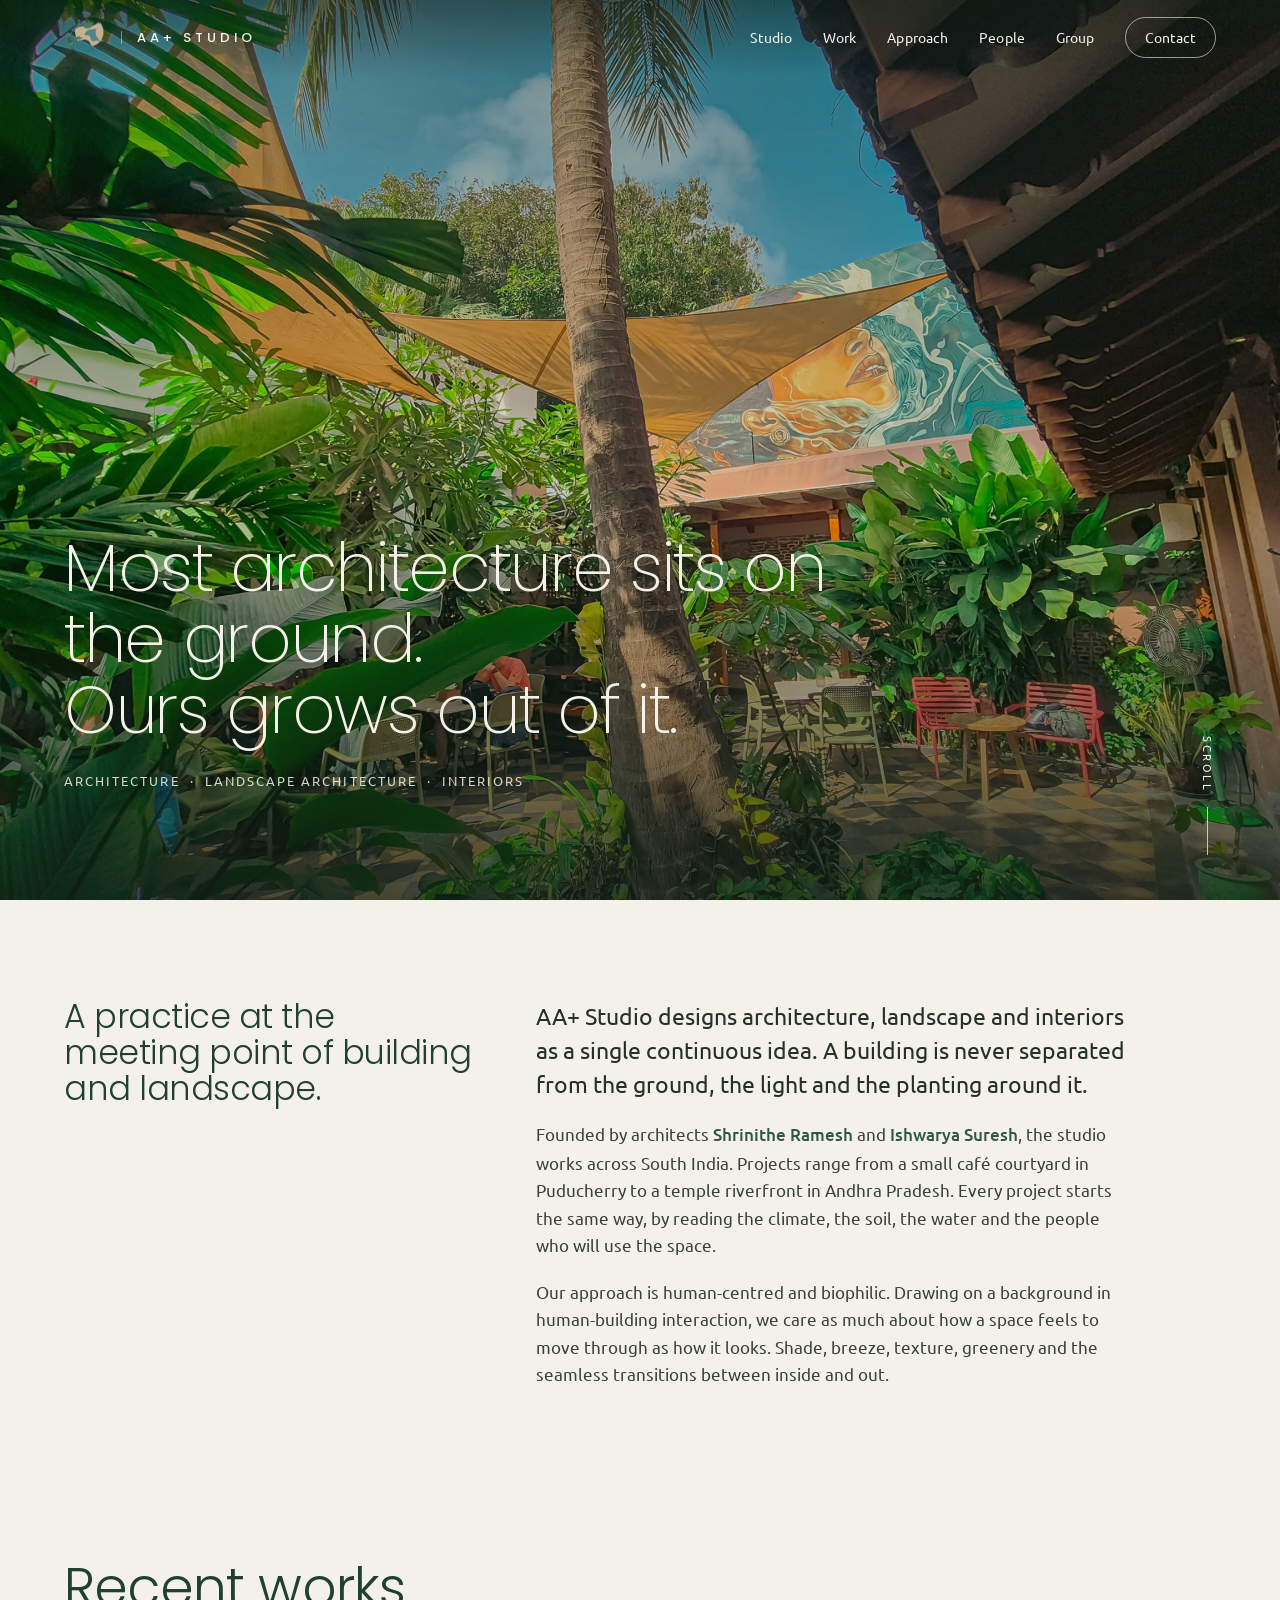
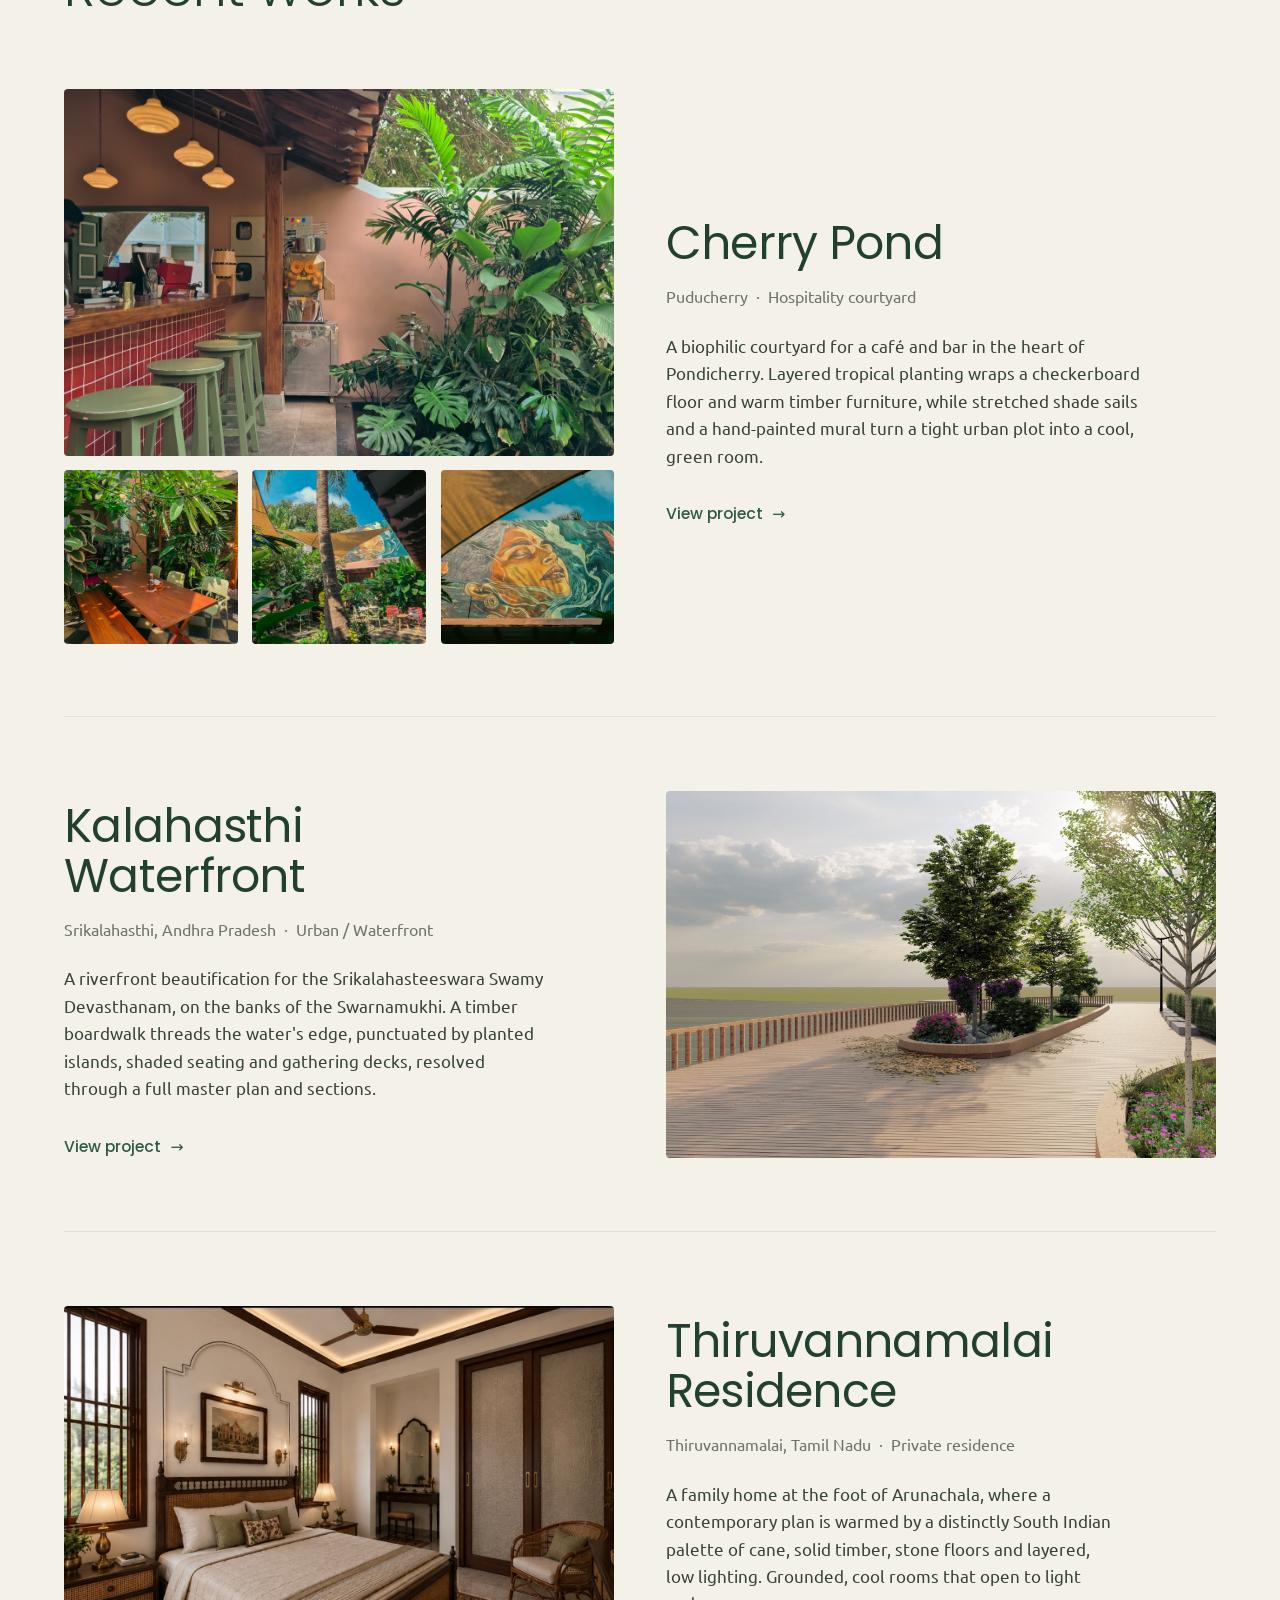
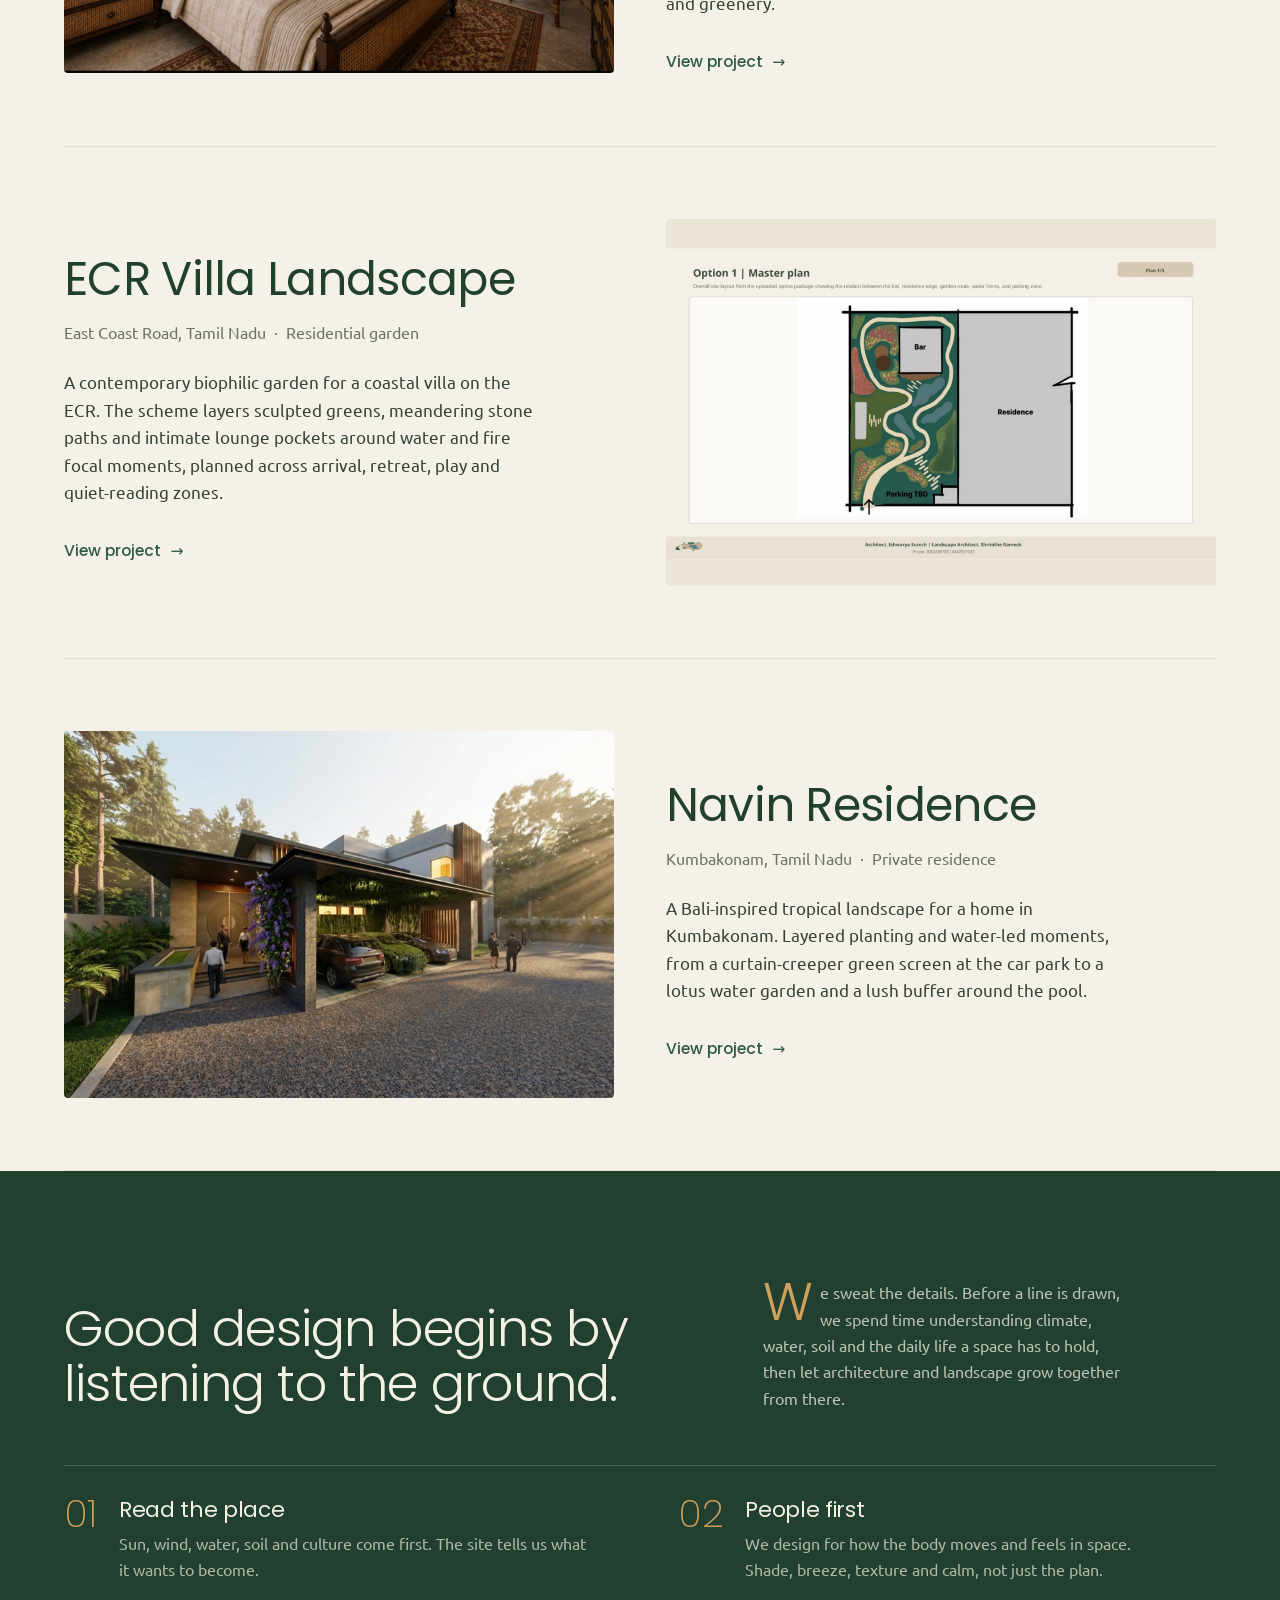
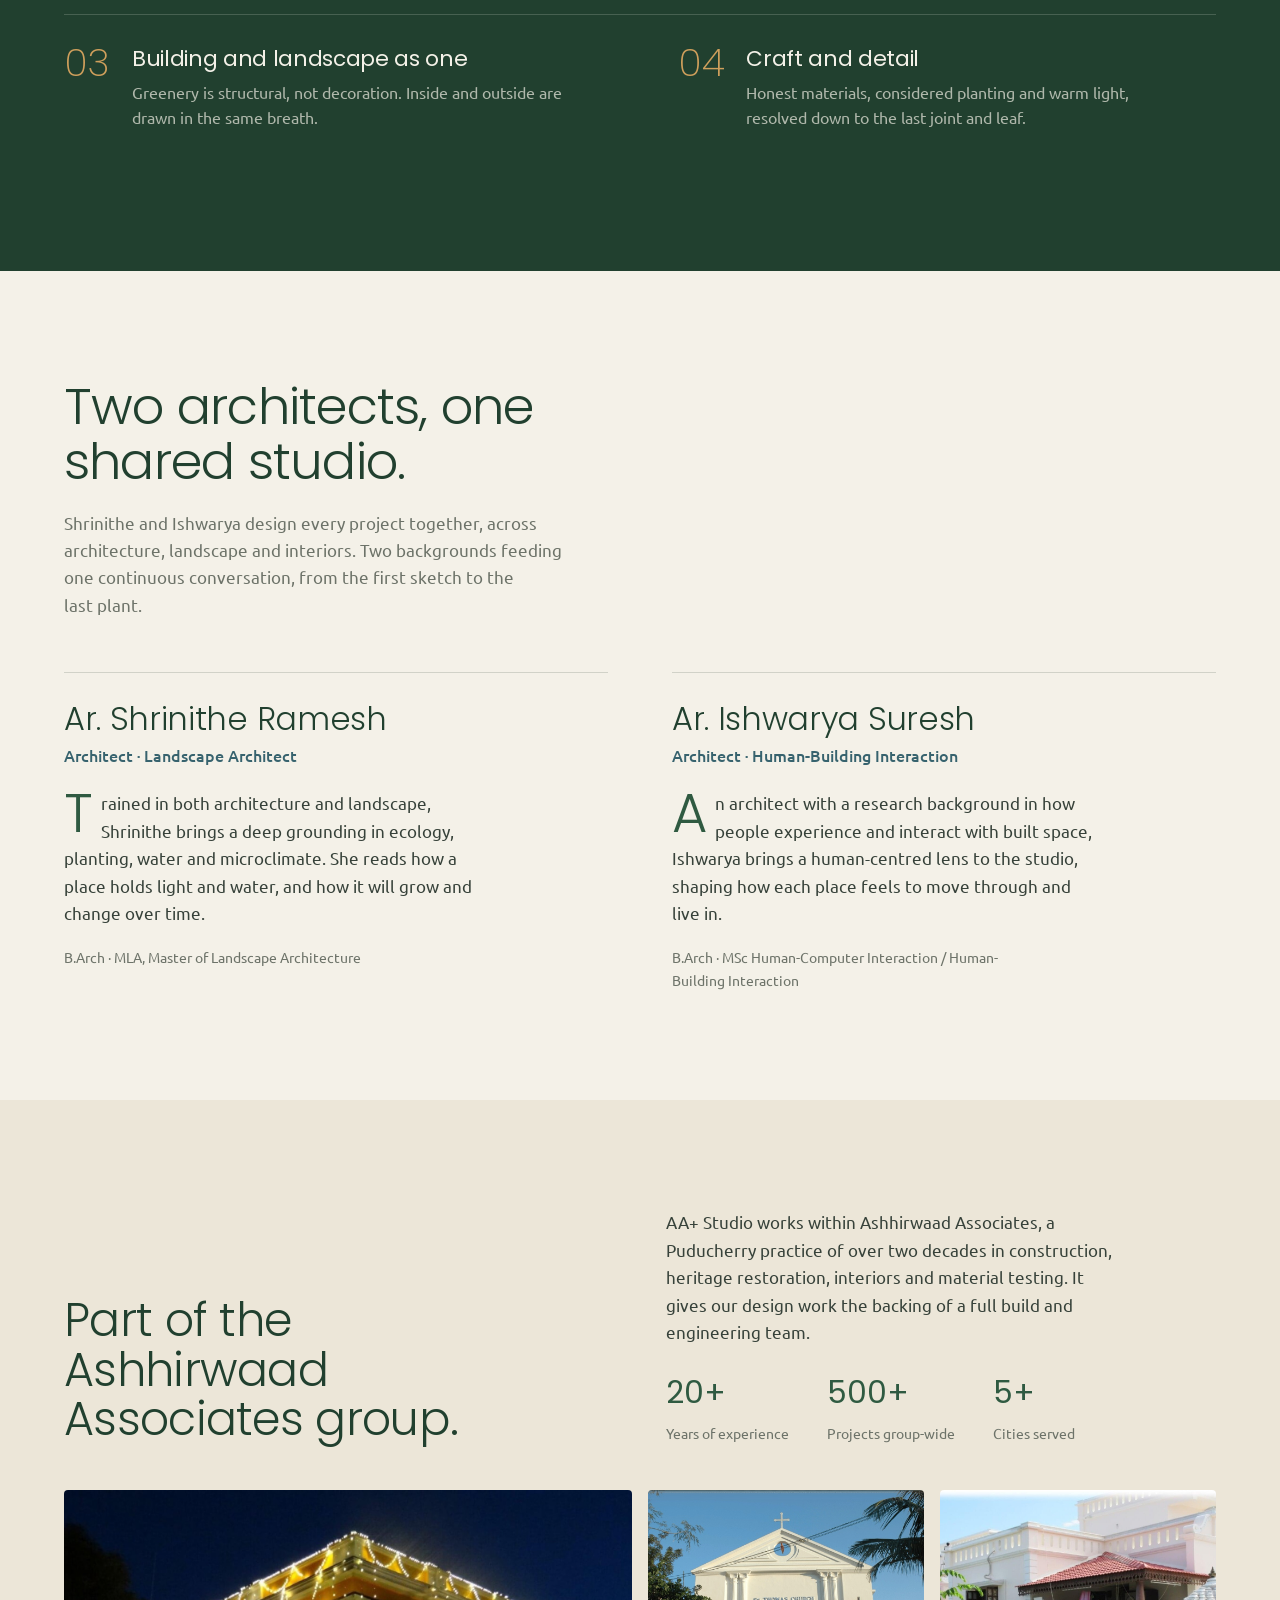
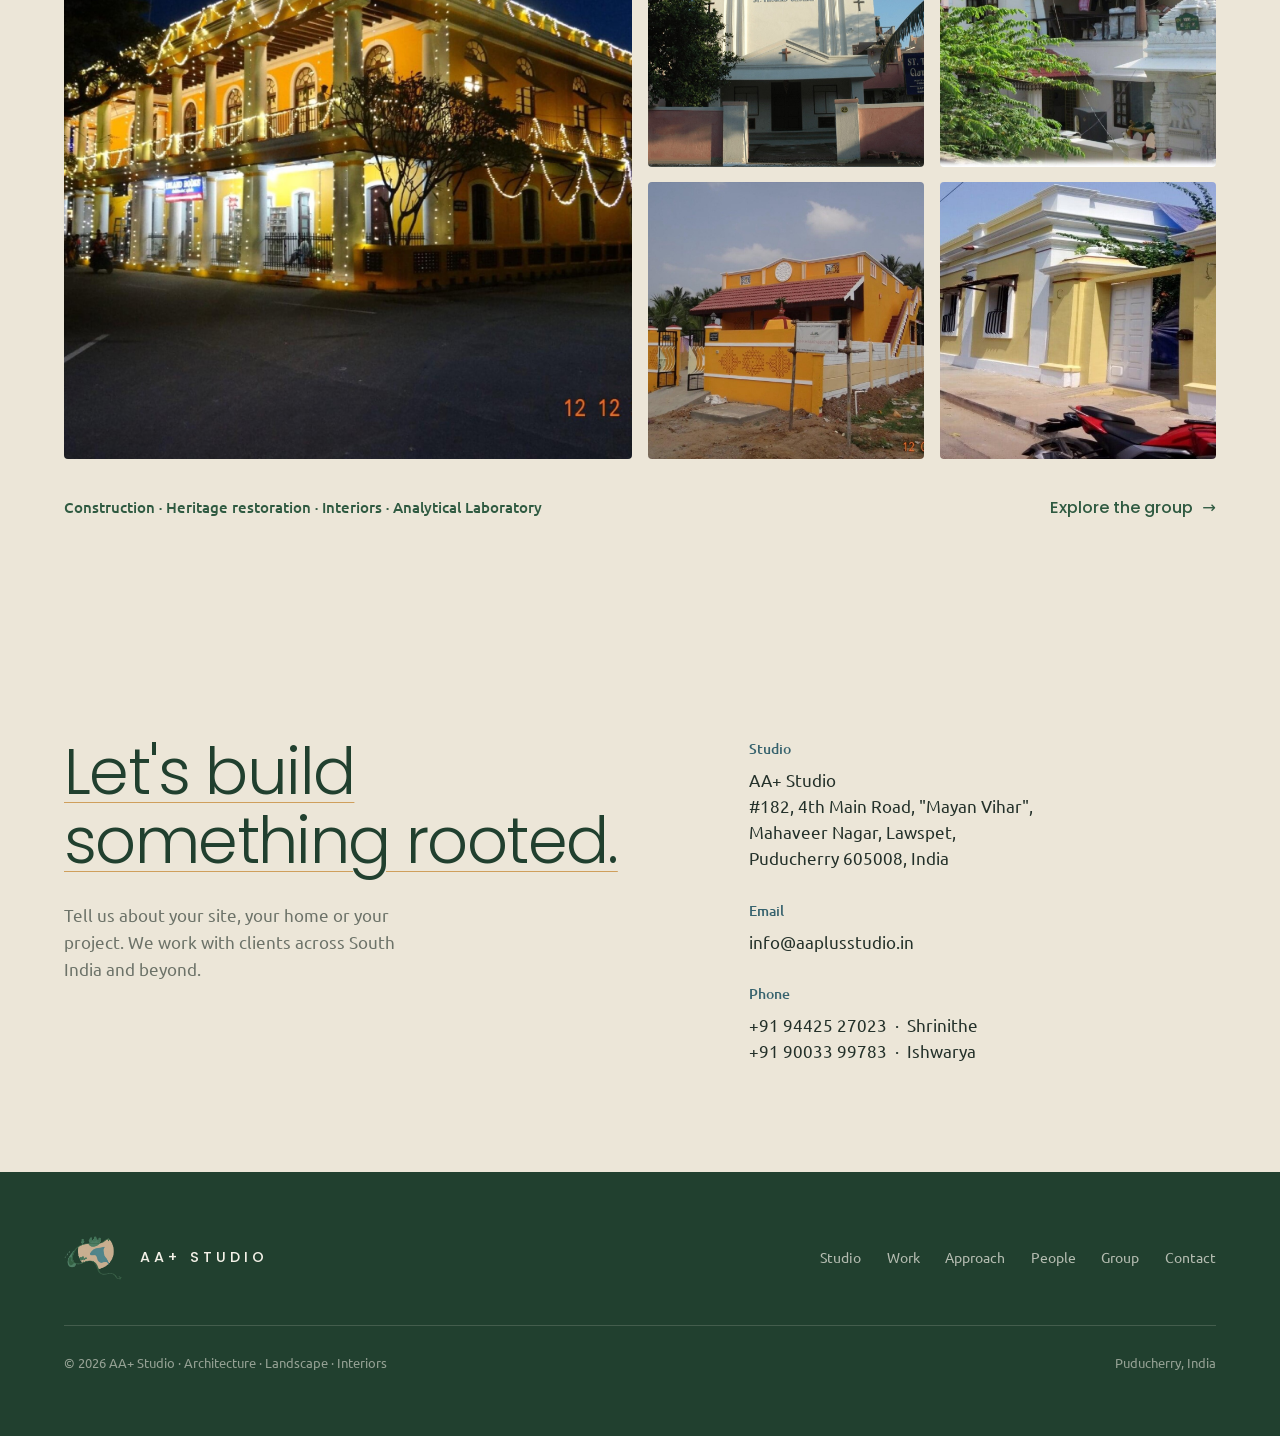
==== index.html @ a3e379e0 "Feedback round: sharper hero, new headline, shared email, copy polish - Hero re-exported at 2880px f" ====
<!DOCTYPE html>
<html lang="en">
<head>
<meta charset="UTF-8" />
<meta name="viewport" content="width=device-width, initial-scale=1" />
<title>AA+ Studio · Architecture · Landscape · Interiors</title>
<meta name="description" content="AA+ Studio is an architecture and landscape practice in Puducherry, India, designing buildings, gardens and interiors around the way people live with a place. Founded by Ar. Shrinithe Ramesh and Ar. Ishwarya Suresh." />
<meta property="og:title" content="AA+ Studio · Architecture · Landscape · Interiors" />
<meta property="og:description" content="A young architecture and landscape practice in South India. Selected work: Cherry Pond, Kalahasthi Waterfront, Thiruvannamalai Residence and more." />
<meta property="og:type" content="website" />
<meta property="og:image" content="assets/projects/cherrypond-hero.jpg" />
<link rel="preconnect" href="https://fonts.googleapis.com" />
<link rel="preconnect" href="https://fonts.gstatic.com" crossorigin />
<link href="https://fonts.googleapis.com/css2?family=Poppins:ital,wght@0,300;0,400;0,500;0,600;1,300&family=Ubuntu:wght@400;500;700&display=swap" rel="stylesheet" />
<link rel="stylesheet" href="styles.css" />
<link rel="icon" href="assets/brand/favicon.svg" type="image/svg+xml" />
<script>document.documentElement.classList.add('js');</script>
</head>
<body class="home">

<!-- ============ NAV ============ -->
<header class="nav" id="nav">
  <a class="brand" href="#top" aria-label="AA+ Studio home">
    <img src="assets/brand/logo.png" onerror="this.onerror=null;this.src='assets/brand/logo.svg'" alt="" />
    <span class="word">AA+ STUDIO</span>
  </a>
  <nav class="nav-links" id="navLinks" aria-label="Primary">
    <a href="#studio">Studio</a>
    <a href="#work">Work</a>
    <a href="#approach">Approach</a>
    <a href="#people">People</a>
    <a href="#group">Group</a>
    <a href="#contact" class="nav-cta">Contact</a>
  </nav>
  <button class="nav-toggle" id="navToggle" aria-label="Menu" aria-expanded="false">
    <span></span><span></span><span></span>
  </button>
</header>

<main id="top">

<!-- ============ HERO ============ -->
<section class="hero-full" id="hero">
  <img class="hero-bg" src="assets/projects/cherrypond-hero.jpg" alt="Cherry Pond, a lush biophilic courtyard in Puducherry with shade sails, a tall palm, tropical planting and casual seating" fetchpriority="high" />
  <div class="hero-veil"></div>
  <div class="hero-full-in wrap">
    <h1>Most architecture sits on the ground.<br>Ours grows out of it.</h1>
    <p class="hero-sub">Architecture &nbsp;&middot;&nbsp; Landscape Architecture &nbsp;&middot;&nbsp; Interiors</p>
  </div>
  <a class="hero-scroll" href="#studio" aria-label="Scroll to explore"><span class="hs-word">Scroll</span><span class="hs-line"></span></a>
</section>

<!-- ============ STUDIO ============ -->
<section class="statement wrap" id="studio">
  <div class="statement-grid">
    <div class="col-lead">
      <h2>A practice at the meeting point of building and landscape.</h2>
    </div>
    <div class="body">
      <p class="lede">AA+ Studio designs architecture, landscape and interiors as a single continuous idea. A building is never separated from the ground, the light and the planting around it.</p>
      <p>Founded by architects <strong>Shrinithe Ramesh</strong> and <strong>Ishwarya Suresh</strong>, the studio works across South India. Projects range from a small café courtyard in Puducherry to a temple riverfront in Andhra Pradesh. Every project starts the same way, by reading the climate, the soil, the water and the people who will use the space.</p>
      <p>Our approach is human-centred and biophilic. Drawing on a background in human-building interaction, we care as much about how a space feels to move through as how it looks. Shade, breeze, texture, greenery and the seamless transitions between inside and out.</p>
    </div>
  </div>
</section>

<!-- ============ WORK ============ -->
<section class="work wrap" id="work">
  <div class="work-head reveal">
    <h2>Recent works</h2>
  </div>
  <!-- 01 Cherry Pond -->
  <article class="project completed reveal">
    <div class="project-inner">
      <a class="project-media" href="cherry-pond.html" aria-label="View Cherry Pond project">
        <div class="frame wide lead"><img src="assets/projects/cherrypond-01.jpg" alt="Cherry Pond bar counter in warm red tile with green stools and tropical planting" loading="lazy" /></div>
        <div class="gallery-strip">
          <div class="frame"><img src="assets/projects/cherrypond-02.jpg" alt="Timber dining table and bench among tropical plants" loading="lazy" /></div>
          <div class="frame"><img src="assets/projects/cherrypond-03.jpg" alt="Courtyard with a tall palm, shade sails and a mural wall" loading="lazy" /></div>
          <div class="frame"><img src="assets/projects/cherrypond-04.jpg" alt="Hand-painted mural of a face flowing into water" loading="lazy" /></div>
        </div>
      </a>
      <div class="project-text">
        <h3>Cherry Pond</h3>
        <p class="project-place">Puducherry &nbsp;·&nbsp; Hospitality courtyard</p>
        <p class="project-desc">A biophilic courtyard for a café and bar in the heart of Pondicherry. Layered tropical planting wraps a checkerboard floor and warm timber furniture, while stretched shade sails and a hand-painted mural turn a tight urban plot into a cool, green room.</p>
        <a class="project-link" href="cherry-pond.html">View project <span class="arw">&rarr;</span></a>
      </div>
    </div>
  </article>

  <!-- 02 Kalahasthi -->
  <article class="project flip reveal">
    <div class="project-inner">
      <a class="project-media" href="kalahasthi-waterfront.html" aria-label="View Kalahasthi Waterfront project">
        <div class="frame wide lead"><img src="assets/projects/kalahasthi-hero.jpg" alt="Rendered waterfront boardwalk with timber decking and a planted island" loading="lazy" /></div>
      </a>
      <div class="project-text">
        <h3>Kalahasthi Waterfront</h3>
        <p class="project-place">Srikalahasthi, Andhra Pradesh &nbsp;·&nbsp; Urban / Waterfront</p>
        <p class="project-desc">A riverfront beautification for the Srikalahasteeswara Swamy Devasthanam, on the banks of the Swarnamukhi. A timber boardwalk threads the water's edge, punctuated by planted islands, shaded seating and gathering decks, resolved through a full master plan and sections.</p>
        <a class="project-link" href="kalahasthi-waterfront.html">View project <span class="arw">&rarr;</span></a>
      </div>
    </div>
  </article>

  <!-- 03 Thiruvannamalai -->
  <article class="project reveal">
    <div class="project-inner">
      <a class="project-media" href="thiruvannamalai-residence.html" aria-label="View Thiruvannamalai Residence project">
        <div class="frame wide lead"><img src="assets/projects/thiru-hero.jpg" alt="Warm bedroom interior with cane furniture, timber joinery and layered lighting" loading="lazy" /></div>
      </a>
      <div class="project-text">
        <h3>Thiruvannamalai Residence</h3>
        <p class="project-place">Thiruvannamalai, Tamil Nadu &nbsp;·&nbsp; Private residence</p>
        <p class="project-desc">A family home at the foot of Arunachala, where a contemporary plan is warmed by a distinctly South Indian palette of cane, solid timber, stone floors and layered, low lighting. Grounded, cool rooms that open to light and greenery.</p>
        <a class="project-link" href="thiruvannamalai-residence.html">View project <span class="arw">&rarr;</span></a>
      </div>
    </div>
  </article>

  <!-- 04 ECR Villa -->
  <article class="project flip reveal">
    <div class="project-inner">
      <a class="project-media" href="ecr-villa-landscape.html" aria-label="View ECR Villa Landscape project">
        <div class="frame wide lead plan"><img src="assets/projects/ecr-hero.jpg" alt="ECR Villa landscape master plan showing garden route, water forms and residence" loading="lazy" /></div>
      </a>
      <div class="project-text">
        <h3>ECR Villa Landscape</h3>
        <p class="project-place">East Coast Road, Tamil Nadu &nbsp;·&nbsp; Residential garden</p>
        <p class="project-desc">A contemporary biophilic garden for a coastal villa on the ECR. The scheme layers sculpted greens, meandering stone paths and intimate lounge pockets around water and fire focal moments, planned across arrival, retreat, play and quiet-reading zones.</p>
        <a class="project-link" href="ecr-villa-landscape.html">View project <span class="arw">&rarr;</span></a>
      </div>
    </div>
  </article>

  <!-- 05 Navin -->
  <article class="project reveal">
    <div class="project-inner">
      <a class="project-media" href="navin-residence.html" aria-label="View Navin Residence project">
        <div class="frame wide lead"><img src="assets/projects/navin-render1.jpg" alt="Render of the Navin Residence, a modern tropical villa entrance with green screen walls and palms" loading="lazy" /></div>
      </a>
      <div class="project-text">
        <h3>Navin Residence</h3>
        <p class="project-place">Kumbakonam, Tamil Nadu &nbsp;·&nbsp; Private residence</p>
        <p class="project-desc">A Bali-inspired tropical landscape for a home in Kumbakonam. Layered planting and water-led moments, from a curtain-creeper green screen at the car park to a lotus water garden and a lush buffer around the pool.</p>
        <a class="project-link" href="navin-residence.html">View project <span class="arw">&rarr;</span></a>
      </div>
    </div>
  </article>
</section>

<!-- ============ APPROACH ============ -->
<section class="approach" id="approach">
  <div class="wrap">
    <div class="intro reveal">
      <h2>Good design begins by listening to the ground.</h2>
      <p>We sweat the details. Before a line is drawn, we spend time understanding climate, water, soil and the daily life a space has to hold, then let architecture and landscape grow together from there.</p>
    </div>
    <div class="principles">
      <div class="principle reveal"><span class="pn">01</span><div><h3>Read the place</h3><p>Sun, wind, water, soil and culture come first. The site tells us what it wants to become.</p></div></div>
      <div class="principle reveal"><span class="pn">02</span><div><h3>People first</h3><p>We design for how the body moves and feels in space. Shade, breeze, texture and calm, not just the plan.</p></div></div>
      <div class="principle reveal"><span class="pn">03</span><div><h3>Building and landscape as one</h3><p>Greenery is structural, not decoration. Inside and outside are drawn in the same breath.</p></div></div>
      <div class="principle reveal"><span class="pn">04</span><div><h3>Craft and detail</h3><p>Honest materials, considered planting and warm light, resolved down to the last joint and leaf.</p></div></div>
    </div>
  </div>
</section>

<!-- ============ PEOPLE ============ -->
<section class="people wrap" id="people">
  <div class="people-head reveal">
    <h2>Two architects, one shared studio.</h2>
    <p>Shrinithe and Ishwarya design every project together, across architecture, landscape and interiors. Two backgrounds feeding one continuous conversation, from the first sketch to the last plant.</p>
  </div>
  <div class="people-grid">
    <article class="person reveal">
      <div class="p-photo"><img src="assets/people/shrinithe.jpg" alt="Portrait of Ar. Shrinithe Ramesh" onerror="this.parentElement.style.display='none'" /></div>
      <h3>Ar. Shrinithe Ramesh</h3>
      <p class="role">Architect · Landscape Architect</p>
      <p class="bio">Trained in both architecture and landscape, Shrinithe brings a deep grounding in ecology, planting, water and microclimate. She reads how a place holds light and water, and how it will grow and change over time.</p>
      <p class="creds">B.Arch &middot; MLA, Master of Landscape Architecture</p>
    </article>
    <article class="person reveal">
      <div class="p-photo"><img src="assets/people/ishwarya.jpg" alt="Portrait of Ar. Ishwarya Suresh" onerror="this.parentElement.style.display='none'" /></div>
      <h3>Ar. Ishwarya Suresh</h3>
      <p class="role">Architect · Human-Building Interaction</p>
      <p class="bio">An architect with a research background in how people experience and interact with built space, Ishwarya brings a human-centred lens to the studio, shaping how each place feels to move through and live in.</p>
      <p class="creds">B.Arch &middot; MSc Human-Computer Interaction / Human-Building Interaction</p>
    </article>
  </div>
</section>

<!-- ============ GROUP / ASHHIRWAAD ============ -->
<section class="group" id="group">
  <div class="wrap">
    <div class="group-intro reveal">
      <h2>Part of the Ashhirwaad Associates group.</h2>
      <div>
        <p>AA+ Studio works within Ashhirwaad Associates, a Puducherry practice of over two decades in construction, heritage restoration, interiors and material testing. It gives our design work the backing of a full build and engineering team.</p>
        <div class="stats">
          <div><b>20+</b><span>Years of experience</span></div>
          <div><b>500+</b><span>Projects group-wide</span></div>
          <div><b>5+</b><span>Cities served</span></div>
        </div>
      </div>
    </div>
    <div class="group-mosaic reveal">
      <div class="frame big"><img src="assets/group/group-hero.jpg" alt="A heritage building restored and lit at night" loading="lazy" /></div>
      <div class="frame"><img src="assets/group/group-church.jpg" alt="St. Thomas Church" loading="lazy" /></div>
      <div class="frame"><img src="assets/group/group-heritage1.jpg" alt="Restored heritage residence" loading="lazy" /></div>
      <div class="frame"><img src="assets/group/group-res1.jpg" alt="Completed residence" loading="lazy" /></div>
      <div class="frame"><img src="assets/group/group-heritage2.jpg" alt="Heritage streetfront restoration" loading="lazy" /></div>
    </div>
    <div class="group-cta reveal">
      <span class="group-cap">Construction · Heritage restoration · Interiors · Analytical Laboratory</span>
      <a class="group-link" href="ashhirwaad.html">Explore the group <span class="arw">&rarr;</span></a>
    </div>
  </div>
</section>

<!-- ============ CONTACT ============ -->
<section class="contact" id="contact">
  <div class="wrap contact-grid">
    <div class="reveal">
      <h2><a href="mailto:info@aaplusstudio.in">Let's build something rooted.</a></h2>
      <p class="sub">Tell us about your site, your home or your project. We work with clients across South India and beyond.</p>
    </div>
    <div class="contact-details reveal">
      <div class="detail">
        <p class="k">Studio</p>
        <p class="v">AA+ Studio<br>#182, 4th Main Road, "Mayan Vihar",<br>Mahaveer Nagar, Lawspet,<br>Puducherry 605008, India</p>
      </div>
      <div class="detail">
        <p class="k">Email</p>
        <p class="v"><a href="mailto:info@aaplusstudio.in">info@aaplusstudio.in</a></p>
      </div>
      <div class="detail">
        <p class="k">Phone</p>
        <p class="v"><a href="tel:+919442527023">+91 94425 27023</a> &nbsp;·&nbsp; Shrinithe<br><a href="tel:+919003399783">+91 90033 99783</a> &nbsp;·&nbsp; Ishwarya</p>
      </div>
    </div>
  </div>
</section>

</main>

<!-- ============ FOOTER ============ -->
<footer class="footer">
  <div class="wrap">
    <div class="footer-top">
      <a class="footer-mark" href="#top" aria-label="AA+ Studio">
        <img src="assets/brand/logo.png" onerror="this.onerror=null;this.src='assets/brand/logo.svg'" alt="" />
        <span class="word">AA+ STUDIO</span>
      </a>
      <nav class="footer-nav" aria-label="Footer">
        <a href="#studio">Studio</a><a href="#work">Work</a><a href="#approach">Approach</a><a href="#people">People</a><a href="ashhirwaad.html">Group</a><a href="#contact">Contact</a>
      </nav>
    </div>
    <div class="footer-base">
      <span>© 2026 AA+ Studio · Architecture · Landscape · Interiors</span>
      <span>Puducherry, India</span>
    </div>
  </div>
</footer>

<script src="script.js"></script>
</body>
</html>
---- styles.css ----
/* ============================================================
   AA+ Studio — Architecture · Landscape · Interiors
   Palette: pine green, sand, lake-teal on warm paper.
   Type: Poppins (display) + Ubuntu (text).
   ============================================================ */

:root {
  --paper:      #f4f1e8;
  --paper-2:    #ece6d8;
  --paper-3:    #e3dccb;
  --pine:       #2f5a41;
  --pine-deep:  #21402f;
  --moss:       #628a6b;
  --sage:       #86a487;
  --sand:       #cf9f5c;
  --sand-soft:  #e6d7ba;
  --lake:       #47818e;
  --lake-deep:  #37636e;
  --ink:        #24312a;
  --muted:      #6d7369;
  --line:       rgba(36, 49, 42, 0.16);
  --line-soft:  rgba(36, 49, 42, 0.09);

  --display: "Poppins", "Ubuntu", system-ui, sans-serif;
  --sans:    "Ubuntu", system-ui, -apple-system, "Segoe UI", sans-serif;

  --page-x: clamp(1.25rem, 5vw, 6rem);
  --maxw: 1440px;
  --ease: cubic-bezier(0.22, 1, 0.36, 1);
}

* { box-sizing: border-box; margin: 0; padding: 0; }
html { -webkit-text-size-adjust: 100%; }
@media (min-width: 621px) and (prefers-reduced-motion: no-preference) {
  html { scroll-behavior: smooth; }
}

body {
  font-family: var(--sans);
  background: var(--paper);
  color: var(--ink);
  font-size: clamp(1rem, 0.5vw + 0.9rem, 1.06rem);
  line-height: 1.62;
  font-weight: 400;
  -webkit-font-smoothing: antialiased;
  text-rendering: optimizeLegibility;
  overflow-x: hidden;
}

img { display: block; max-width: 100%; height: auto; }
a { color: inherit; text-decoration: none; }
::selection { background: var(--sand); color: #fff; }

h1, h2, h3, h4 {
  font-family: var(--display);
  font-weight: 400;
  line-height: 1.08;
  letter-spacing: -0.015em;
  color: var(--pine-deep);
}
p { text-wrap: pretty; }
.lede { font-size: clamp(1.12rem, 1vw + 0.95rem, 1.42rem); line-height: 1.5; color: var(--ink); font-weight: 400; }

.wrap { width: 100%; max-width: var(--maxw); margin-inline: auto; padding-inline: var(--page-x); }
section { position: relative; }

/* ============================================================
   Navigation
   ============================================================ */
.nav {
  position: fixed; inset: 0 0 auto 0; z-index: 50;
  display: flex; align-items: center; justify-content: space-between;
  padding: 1.05rem var(--page-x);
  transition: background .5s var(--ease), padding .5s var(--ease), box-shadow .5s var(--ease);
}
.nav.solid {
  background: rgba(244, 241, 232, 0.88);
  backdrop-filter: saturate(140%) blur(14px);
  -webkit-backdrop-filter: saturate(140%) blur(14px);
  padding-block: 0.7rem;
  box-shadow: 0 1px 0 var(--line-soft);
}
.brand { display: flex; align-items: center; gap: 0.7rem; color: var(--pine-deep); }
.brand img { width: 46px; height: 36px; flex: none; object-fit: contain; }
.brand .word {
  font-family: var(--display); font-weight: 500;
  letter-spacing: 0.3em; font-size: 0.82rem; text-indent: 0.3em;
  padding-left: 0.7rem; border-left: 1px solid var(--line); line-height: 1;
}
.nav-links { display: flex; align-items: center; gap: clamp(1.1rem, 2.4vw, 2.4rem); }
.nav-links a {
  font-size: 0.9rem; letter-spacing: 0.01em; color: var(--ink); font-weight: 400;
  position: relative; padding-block: 0.4rem;
}
.nav-links a::after {
  content: ""; position: absolute; left: 0; bottom: 0.15rem; height: 1px; width: 0;
  background: var(--pine); transition: width .4s var(--ease);
}
.nav-links a:hover::after { width: 100%; }
.nav-links .nav-cta { border: 1px solid var(--pine); border-radius: 100px; padding: 0.5rem 1.15rem; color: var(--pine); }
.nav-links .nav-cta::after { display: none; }
.nav-links .nav-cta:hover { background: var(--pine); color: var(--paper); }
.nav-toggle { display: none; }

/* ============================================================
   Hero — full-bleed immersive
   ============================================================ */
.hero-full { position: relative; height: 100svh; min-height: 600px; overflow: hidden; display: flex; align-items: flex-end; }
.hero-bg { position: absolute; inset: 0; width: 100%; height: 100%; object-fit: cover; transform: scale(1.07); animation: heroZoom 20s ease-out forwards; }
@keyframes heroZoom { to { transform: scale(1); } }
.hero-veil { position: absolute; inset: 0; background: linear-gradient(to top, rgba(20,30,24,0.74) 0%, rgba(20,30,24,0.10) 42%, rgba(20,30,24,0.34) 100%); }
.hero-full-in { position: relative; z-index: 2; width: 100%; padding-bottom: clamp(4.5rem, 12vh, 8rem); }
.hero-full h1 { color: var(--paper); font-size: clamp(2.35rem, 5.2vw, 5.3rem); font-weight: 200; letter-spacing: -0.02em; line-height: 1.07; max-width: 22ch; }
.hero-sub { color: rgba(244,241,232,0.86); margin-top: 1.6rem; font-size: clamp(0.78rem, 1vw, 1rem); letter-spacing: 0.16em; text-transform: uppercase; font-weight: 400; }
.hero-scroll { position: absolute; z-index: 2; right: var(--page-x); bottom: clamp(2rem,5vh,3rem); display: inline-flex; flex-direction: column; align-items: center; gap: 0.9rem; color: var(--paper); }
.hero-scroll .hs-word { font-size: 0.68rem; letter-spacing: 0.24em; text-transform: uppercase; writing-mode: vertical-rl; }
.hero-scroll .hs-line { width: 1px; height: 48px; background: rgba(244,241,232,0.75); animation: scrollLine 2.4s ease-in-out infinite; transform-origin: top center; }
@keyframes scrollLine { 0%,100%{ transform: scaleY(0.35); opacity:.5 } 50%{ transform: scaleY(1); opacity:1 } }
@media (prefers-reduced-motion: reduce){ .hero-bg { animation: none; transform: none; } .hero-scroll .hs-line { animation: none; } }

/* Nav floating over the hero (homepage): white until scrolled */
.home .nav:not(.solid) { background: linear-gradient(to bottom, rgba(18,26,20,0.42), rgba(18,26,20,0)); }
.home .nav:not(.solid) .brand { color: var(--paper); }
.home .nav:not(.solid) .brand .word { border-color: rgba(244,241,232,0.45); }
.home .nav:not(.solid) .nav-links a { color: var(--paper); }
.home .nav:not(.solid) .nav-links a::after { background: var(--paper); }
.home .nav:not(.solid) .nav-links .nav-cta { color: var(--paper); border-color: rgba(244,241,232,0.6); }
.home .nav:not(.solid) .nav-links .nav-cta:hover { background: var(--paper); color: var(--pine); }
.home .nav:not(.solid) .nav-toggle span { background: var(--paper); }

/* ============================================================
   Statement / studio
   ============================================================ */
.statement { padding-block: clamp(4.5rem, 11vh, 8rem); }
.statement-grid { display: grid; grid-template-columns: 0.9fr 1.5fr; gap: clamp(2rem, 5vw, 5rem); }
.statement h2 { font-size: clamp(1.8rem, 2.6vw, 2.7rem); font-weight: 300; }
.statement .col-lead { position: sticky; top: 6rem; align-self: start; }
.statement .body { max-width: 60ch; color: #37423a; }
.statement .body p + p { margin-top: 1.2rem; }
.statement .body strong { color: var(--pine); font-weight: 500; }

/* disciplines — flowing, no grid */
.disciplines { margin-top: 2.8rem; display: flex; flex-wrap: wrap; gap: 0.9rem 2.6rem; align-items: baseline; }
.disciplines li { list-style: none; font-family: var(--display); font-weight: 400; font-size: clamp(1.15rem, 1.5vw, 1.6rem); color: var(--pine-deep); display: flex; align-items: baseline; gap: 0.6rem; }
.disciplines li .n { font-size: 0.8rem; color: var(--lake); font-weight: 500; letter-spacing: 0.02em; }

/* ============================================================
   Work
   ============================================================ */
.work-head { padding-top: clamp(3.5rem, 8vh, 6rem); display: flex; justify-content: space-between; align-items: flex-end; gap: 2rem; flex-wrap: wrap; }
.work-head h2 { font-size: clamp(2.1rem, 4.2vw, 3.5rem); font-weight: 300; }
.work-head p { max-width: 32ch; color: var(--muted); font-size: 1.02rem; }

.project { padding-block: clamp(3.5rem, 8vh, 6.5rem); border-bottom: 1px solid var(--line-soft); }
.project-inner { display: grid; grid-template-columns: 1fr 1fr; gap: clamp(1.6rem, 4vw, 4.5rem); align-items: center; }
.project.flip .project-media { order: 2; }
.project-text { max-width: 48ch; }
.project-index { font-family: var(--display); font-size: 1rem; color: var(--sand); letter-spacing: 0.02em; font-weight: 500; display: flex; align-items: center; gap: 1rem; }
.project-index .status { color: var(--lake-deep); font-family: var(--sans); font-size: 0.9rem; letter-spacing: 0; font-weight: 500; }
.project.completed .project-index .status { color: var(--lake); }
.project h3 { font-size: clamp(2rem, 3.6vw, 3.1rem); margin-top: 0.8rem; font-weight: 400; }
.project-place { margin-top: 0.9rem; font-size: 1.02rem; color: var(--muted); }
.project-desc { margin-top: 1.4rem; color: #37423a; }
.project-tags { margin-top: 1.7rem; display: flex; flex-wrap: wrap; gap: 0.55rem; }
.project-tags li { list-style: none; font-size: 0.85rem; color: var(--pine); border: 1px solid var(--line); border-radius: 100px; padding: 0.35rem 0.95rem; }
.project-link { margin-top: 2rem; display: inline-flex; align-items: center; gap: 0.6rem; font-family: var(--display); font-weight: 500; font-size: 0.98rem; color: var(--pine); }
.project-link .arw { transition: transform .4s var(--ease); }
.project-link:hover { color: var(--pine-deep); }
.project-link:hover .arw { transform: translateX(6px); }

.project-media { position: relative; }
.frame { position: relative; overflow: hidden; border-radius: 4px; background: var(--paper-3); }
.frame img { width: 100%; height: 100%; object-fit: cover; transition: transform 1.1s var(--ease); }
.frame.tall { aspect-ratio: 4 / 5; }
.frame.wide { aspect-ratio: 3 / 2; }
a.project-media:hover .frame.lead img, .project-media:hover .frame.lead img { transform: scale(1.035); }
.gallery-strip { margin-top: 0.9rem; display: grid; grid-template-columns: repeat(3, 1fr); gap: 0.9rem; }
.gallery-strip .frame { aspect-ratio: 1 / 1; }

/* Plan / board frames — show full drawing, no crop */
.frame.plan, .frame.board { background: var(--paper-2); }
.frame.plan img, .frame.board img { object-fit: contain; }

/* Board & palette galleries on project pages */
.board-gallery { padding-bottom: clamp(3rem,7vh,5rem); display: grid; gap: clamp(1.4rem,3vw,2.4rem); }
.board { margin: 0; }
.board .frame { aspect-ratio: 16 / 9; }
.board figcaption { margin-top: 0.7rem; font-size: 0.9rem; color: var(--muted); }
.board figcaption b { color: var(--pine); font-weight: 500; }

.palette-head { padding-top: clamp(1rem,3vh,2rem); }
.palette-head h2 { font-size: clamp(1.5rem,2.4vw,2.2rem); font-weight: 300; }
.palette-head p { color: var(--muted); max-width: 48ch; margin-top: 0.6rem; }
.palette-grid { padding-block: clamp(1.5rem,4vh,2.5rem) clamp(3rem,7vh,5rem); display: grid; grid-template-columns: repeat(4, 1fr); gap: clamp(0.8rem,1.5vw,1.3rem); }
.plant { margin: 0; }
.plant .frame { aspect-ratio: 1 / 1; }
.plant figcaption { margin-top: 0.6rem; font-size: 0.88rem; color: var(--pine-deep); font-weight: 500; }
.plant figcaption span { display: block; color: var(--muted); font-weight: 400; font-size: 0.8rem; }
@media (max-width: 760px) { .palette-grid { grid-template-columns: repeat(2, 1fr); } }

/* Drawing panel (placeholder for schemes without final imagery) */
.drawing { aspect-ratio: 4 / 5; border-radius: 4px; background: var(--sand-soft); position: relative; overflow: hidden; display: flex; align-items: center; justify-content: center; padding: clamp(1.4rem, 3vw, 2.6rem); }
.drawing svg { position: relative; width: 100%; height: auto; }
.section-frame { position: relative; background: var(--paper-2); border-radius: 4px; padding: clamp(1.2rem,2.5vw,1.8rem); }
.section-frame img { width: 100%; }

/* ============================================================
   Approach
   ============================================================ */
.approach { padding-block: clamp(5rem, 12vh, 9rem); background: var(--pine-deep); color: var(--paper); }
.approach h2 { color: var(--paper); font-size: clamp(2rem, 4vw, 3.2rem); font-weight: 300; max-width: 20ch; }
.approach .intro { display: grid; grid-template-columns: 1.4fr 1fr; gap: clamp(2rem,5vw,4rem); align-items: end; }
.approach .intro p { color: rgba(244,241,232,0.74); max-width: 42ch; }

/* principles — borderless editorial list */
.principles { margin-top: clamp(2.5rem, 6vh, 4.5rem); display: grid; grid-template-columns: 1fr 1fr; gap: 0; }
.principle { display: grid; grid-template-columns: auto 1fr; gap: 1.4rem; padding: 2rem 2.4rem 2rem 0; border-top: 1px solid rgba(244,241,232,0.18); }
.principle .pn { font-family: var(--display); font-size: clamp(2.3rem, 3vw, 3.1rem); color: var(--sand); font-weight: 200; line-height: 0.85; letter-spacing: -0.02em; }
.principle h3 { color: var(--paper); font-size: 1.35rem; font-weight: 400; }
.principle p { color: rgba(244,241,232,0.68); font-size: 0.98rem; margin-top: 0.6rem; }
@media (min-width: 861px) { .principle:nth-child(odd) { padding-right: 3rem; } .principle:nth-child(even) { padding-left: 2.4rem; } }

/* ============================================================
   Group band (homepage) + Ashhirwaad page
   ============================================================ */
.group { padding-block: clamp(5rem, 12vh, 9rem); background: var(--paper-2); }
.group-intro { display: grid; grid-template-columns: 1fr 1fr; gap: clamp(1.5rem,4vw,4rem); align-items: end; margin-bottom: clamp(2rem,5vh,3.5rem); }
.group-intro h2 { font-size: clamp(1.9rem, 3.6vw, 3rem); font-weight: 300; max-width: 16ch; }
.group-intro p { color: #37423a; max-width: 46ch; }
.group-intro .stats { display: flex; gap: clamp(1.5rem,3vw,2.6rem); margin-top: 1.4rem; }
.group-intro .stats b { font-family: var(--display); font-weight: 400; font-size: clamp(1.6rem,2.4vw,2.2rem); color: var(--pine); display: block; }
.group-intro .stats span { font-size: 0.85rem; color: var(--muted); }
.group-mosaic { display: grid; grid-template-columns: repeat(4, 1fr); gap: clamp(0.6rem,1.2vw,1rem); }
.group-mosaic .frame { aspect-ratio: 1 / 1; overflow: hidden; border-radius: 4px; }
.group-mosaic .frame img { width: 100%; height: 100%; object-fit: cover; transition: transform 1.1s var(--ease); }
.group-mosaic .frame:hover img { transform: scale(1.05); }
.group-mosaic .big { grid-column: span 2; grid-row: span 2; }
.group-cta { margin-top: clamp(1.6rem,4vh,2.4rem); display: flex; justify-content: space-between; align-items: center; gap: 1.5rem; flex-wrap: wrap; }
.group-cap { font-size: 0.95rem; color: var(--pine); font-weight: 500; }
.group-link { display: inline-flex; align-items: center; gap: 0.6rem; font-family: var(--display); font-weight: 500; color: var(--pine); font-size: 1.02rem; }
.group-link .arw { transition: transform .4s var(--ease); }
.group-link:hover .arw { transform: translateX(6px); }

/* Ashhirwaad page: keep nav readable over the dark hero */
.grp-page .nav { background: rgba(244, 241, 232, 0.9); backdrop-filter: saturate(140%) blur(14px); -webkit-backdrop-filter: saturate(140%) blur(14px); box-shadow: 0 1px 0 var(--line-soft); }
.grp-hero { position: relative; margin-top: 0; height: clamp(58vh, 66vh, 720px); overflow: hidden; display: flex; align-items: flex-end; }
.grp-hero img { position: absolute; inset: 0; width: 100%; height: 100%; object-fit: cover; }
.grp-hero::after { content: ""; position: absolute; inset: 0; background: linear-gradient(to top, rgba(21,32,26,0.82), rgba(21,32,26,0.15) 55%, rgba(21,32,26,0.35)); }
.grp-hero .grp-hero-in { position: relative; z-index: 2; color: var(--paper); padding-bottom: clamp(2.5rem,6vh,4rem); }
.grp-hero h1 { color: var(--paper); font-size: clamp(2.6rem,6vw,5rem); font-weight: 300; letter-spacing: -0.02em; }
.grp-hero p { color: rgba(244,241,232,0.86); margin-top: 0.8rem; letter-spacing: 0.02em; font-size: 1.05rem; }
.grp-back { color: var(--paper); font-size: 0.95rem; display: inline-flex; gap: 0.5rem; opacity: 0.85; margin-bottom: 1.3rem; }
.grp-back:hover { opacity: 1; }
.grp-body { padding-block: clamp(3.5rem,8vh,6rem); display: grid; grid-template-columns: 1fr 1.4fr; gap: clamp(2rem,5vw,5rem); }
.grp-body .col-lead { position: sticky; top: 6rem; align-self: start; }
.grp-body h2 { font-size: clamp(1.7rem,2.6vw,2.4rem); font-weight: 300; }
.grp-body .prose { max-width: 60ch; color: #37423a; }
.grp-body .prose p + p { margin-top: 1.1rem; }
.capabilities { border-top: 1px solid var(--line); margin-top: 1.8rem; }
.capability { display: grid; grid-template-columns: auto 1fr; gap: 1.2rem; padding: 1.4rem 0; border-bottom: 1px solid var(--line-soft); }
.capability .cn { font-family: var(--display); color: var(--sand); font-weight: 500; }
.capability h3 { font-size: 1.2rem; font-weight: 500; }
.capability p { color: var(--muted); font-size: 0.95rem; margin-top: 0.3rem; }
.section-title { padding-top: clamp(2rem,5vh,3.5rem); }
.section-title h2 { font-size: clamp(1.8rem,3vw,2.6rem); font-weight: 300; }
.section-title p { color: var(--muted); margin-top: 0.5rem; max-width: 52ch; }
.works-gallery { padding-block: clamp(1.5rem,4vh,2.5rem) clamp(3rem,7vh,5rem); display: grid; grid-template-columns: repeat(3, 1fr); gap: clamp(0.8rem,1.5vw,1.3rem); }
.work-tile { margin: 0; }
.work-tile .frame { aspect-ratio: 4 / 3; overflow: hidden; border-radius: 4px; }
.work-tile .frame img { width: 100%; height: 100%; object-fit: cover; transition: transform 1.1s var(--ease); }
.work-tile .frame:hover img { transform: scale(1.05); }
.work-tile figcaption { margin-top: 0.6rem; font-size: 0.9rem; color: var(--pine-deep); font-weight: 500; }
.work-tile figcaption span { color: var(--muted); font-weight: 400; }
.work-tile.wide { grid-column: span 2; }
.work-tile.wide .frame { aspect-ratio: 16 / 9; }
@media (max-width: 760px) { .works-gallery { grid-template-columns: repeat(2, 1fr); } .work-tile.wide { grid-column: span 2; } }

/* ============================================================
   People
   ============================================================ */
.people { padding-block: clamp(5rem, 12vh, 9rem); }
.people-head { max-width: 54ch; margin-bottom: clamp(2.5rem,6vh,4rem); }
.people-head h2 { font-size: clamp(2rem, 4vw, 3.2rem); font-weight: 300; }
.people-head p { margin-top: 1.2rem; color: var(--muted); max-width: 50ch; }
.people-grid { display: grid; grid-template-columns: 1fr 1fr; gap: clamp(2rem, 5vw, 4.5rem); }
.person { border-top: 1px solid var(--line); padding-top: 1.8rem; }
.person .p-photo { aspect-ratio: 4 / 5; max-width: 340px; overflow: hidden; border-radius: 4px; background: var(--paper-2); margin-bottom: 1.6rem; }
.person .p-photo img { width: 100%; height: 100%; object-fit: cover; filter: saturate(0.94); transition: transform 1.1s var(--ease); }
.person .p-photo:hover img { transform: scale(1.04); }
.person h3 { font-size: clamp(1.8rem, 2.5vw, 2.4rem); font-weight: 300; letter-spacing: -0.01em; }
.person .role { color: var(--lake-deep); font-size: 0.98rem; margin-top: 0.4rem; font-weight: 500; }
.person p { margin-top: 1.1rem; color: #37423a; max-width: 42ch; }
.person .creds { margin-top: 1.2rem; font-size: 0.9rem; color: var(--muted); }

/* ============================================================
   Magazine treatment — drop caps + editorial lead
   ============================================================ */
.person .bio::first-letter,
.approach .intro p::first-letter {
  float: left;
  font-family: var(--display);
  font-weight: 300;
  font-size: 3.2em;
  line-height: 0.72;
  padding: 0.08em 0.14em 0 0;
  color: var(--pine);
}
.approach .intro p { font-size: clamp(1.02rem, 1.1vw, 1.2rem); }
.approach .intro p::first-letter { color: var(--sand); }
.person .bio { margin-top: 1.3rem; }
@media (prefers-reduced-motion: no-preference) {
  .person .bio::first-letter, .approach .intro p::first-letter { transition: color .4s var(--ease); }
}

/* ============================================================
   Contact / footer
   ============================================================ */
.contact { padding-block: clamp(5rem, 12vh, 9rem); background: var(--paper-2); }
.contact-grid { display: grid; grid-template-columns: 1.3fr 1fr; gap: clamp(2.5rem, 6vw, 5rem); align-items: start; }
.contact h2 { font-size: clamp(2.3rem, 5vw, 4.4rem); font-weight: 300; letter-spacing: -0.025em; }
.contact h2 a { text-decoration: underline; text-decoration-thickness: 1px; text-underline-offset: 8px; text-decoration-color: var(--sand); transition: text-decoration-color .4s var(--ease); }
.contact h2 a:hover { text-decoration-color: var(--pine); }
.contact .sub { margin-top: 1.6rem; color: var(--muted); max-width: 36ch; font-size: 1.05rem; }
.contact-details { display: grid; gap: 1.7rem; }
.detail .k { font-size: 0.9rem; color: var(--lake-deep); font-weight: 500; }
.detail .v { margin-top: 0.4rem; color: var(--ink); line-height: 1.55; }
.detail .v a:hover { color: var(--pine); }

.footer { background: var(--pine-deep); color: rgba(244,241,232,0.7); padding-block: clamp(3rem, 7vh, 5rem); }
.footer-top { display: flex; justify-content: space-between; align-items: center; gap: 2rem; flex-wrap: wrap; }
.footer-mark { display: flex; align-items: center; gap: 0.9rem; color: var(--paper); }
.footer-mark img { width: 58px; height: 45px; object-fit: contain; }
.footer-mark .word { font-family: var(--display); font-weight: 500; letter-spacing: 0.28em; font-size: 0.9rem; text-indent: 0.28em; }
.footer-nav { display: flex; gap: 1.6rem; font-size: 0.9rem; }
.footer-nav a:hover { color: var(--paper); }
.footer-base { margin-top: clamp(2rem,5vh,3.5rem); padding-top: 1.6rem; border-top: 1px solid rgba(244,241,232,0.16); display: flex; justify-content: space-between; gap: 1rem; flex-wrap: wrap; font-size: 0.82rem; color: rgba(244,241,232,0.55); }

/* ============================================================
   Project detail pages
   ============================================================ */
.pp-hero { padding-top: clamp(7rem, 14vh, 10rem); }
.pp-back { display: inline-flex; align-items: center; gap: 0.5rem; color: var(--muted); font-size: 0.95rem; margin-bottom: 2rem; }
.pp-back:hover { color: var(--pine); }
.pp-head { display: grid; grid-template-columns: 1.5fr 1fr; gap: clamp(1.5rem,4vw,4rem); align-items: end; padding-bottom: clamp(2rem,5vh,3.5rem); }
.pp-index { font-family: var(--display); color: var(--sand); font-weight: 500; }
.pp-index .status { color: var(--lake-deep); margin-left: 0.9rem; }
.pp-head h1 { font-size: clamp(2.4rem, 5.5vw, 4.6rem); font-weight: 300; margin-top: 0.7rem; letter-spacing: -0.025em; }
.pp-facts { display: grid; gap: 1.1rem; }
.pp-facts .k { font-size: 0.85rem; color: var(--lake-deep); font-weight: 500; }
.pp-facts .v { color: var(--ink); margin-top: 0.15rem; }
.pp-lead { margin-block: 0; }
.pp-lead img { width: 100%; aspect-ratio: 16 / 9; object-fit: cover; border-radius: 4px; background: var(--paper-3); }
.pp-body { padding-block: clamp(3rem, 7vh, 5rem); display: grid; grid-template-columns: 1fr 1.4fr; gap: clamp(2rem,5vw,5rem); }
.pp-body .col-lead { position: sticky; top: 6rem; align-self: start; }
.pp-body h2 { font-size: clamp(1.6rem,2.4vw,2.3rem); font-weight: 300; }
.pp-body .prose { max-width: 62ch; color: #37423a; }
.pp-body .prose p + p { margin-top: 1.2rem; }
.pp-tags { margin-top: 1.8rem; display: flex; flex-wrap: wrap; gap: 0.55rem; }
.pp-tags li { list-style: none; font-size: 0.85rem; color: var(--pine); border: 1px solid var(--line); border-radius: 100px; padding: 0.35rem 0.95rem; }
.pp-gallery { padding-bottom: clamp(3rem,7vh,5rem); display: grid; grid-template-columns: repeat(2, 1fr); gap: clamp(0.8rem,1.5vw,1.4rem); }
.pp-gallery .frame { aspect-ratio: 3 / 2; }
.pp-gallery .frame.span { grid-column: 1 / -1; aspect-ratio: 2 / 1; }
.pp-note { padding: clamp(1.4rem,3vw,2rem); background: var(--sand-soft); border-radius: 4px; color: var(--pine-deep); max-width: 60ch; }
.pp-next { border-top: 1px solid var(--line); padding-block: clamp(2.5rem,6vh,4rem); display: flex; justify-content: space-between; align-items: center; gap: 1.5rem; flex-wrap: wrap; }
.pp-next .lbl { color: var(--muted); font-size: 0.9rem; }
.pp-next a { font-family: var(--display); font-size: clamp(1.4rem,2.5vw,2rem); font-weight: 400; color: var(--pine-deep); display: inline-flex; align-items: center; gap: 0.7rem; }
.pp-next a .arw { transition: transform .4s var(--ease); }
.pp-next a:hover .arw { transform: translateX(7px); }

/* ============================================================
   Reveal + lightbox
   ============================================================ */
.js .reveal { opacity: 0; transform: translateY(22px); transition: opacity 1s var(--ease), transform 1s var(--ease); }
.js .reveal.in { opacity: 1; transform: none; }
@media (prefers-reduced-motion: reduce) { .js .reveal { opacity: 1; transform: none; transition: none; } }

.lightbox { position: fixed; inset: 0; z-index: 90; background: rgba(21,32,26,0.94); display: none; align-items: center; justify-content: center; padding: 4vw; cursor: zoom-out; }
.lightbox.open { display: flex; }
.lightbox img { max-width: 92vw; max-height: 88vh; width: auto; border-radius: 4px; box-shadow: 0 30px 80px rgba(0,0,0,0.5); }
.lightbox .lb-close { position: absolute; top: 1.4rem; right: 1.6rem; color: var(--paper); font-size: 1.6rem; line-height: 1; background: none; border: 0; cursor: pointer; }
.zoom { cursor: zoom-in; }

/* ============================================================
   Responsive
   ============================================================ */
@media (max-width: 900px) {
  .hero-grid { grid-template-columns: 1fr; align-items: start; }
  .hero-figure { aspect-ratio: 16 / 11; margin-top: 1.5rem; }
  .statement-grid { grid-template-columns: 1fr; }
  .statement .col-lead, .pp-body .col-lead { position: static; }
  .project-inner { grid-template-columns: 1fr; gap: 1.6rem; }
  .project.flip .project-media { order: 0; }
  .principles { grid-template-columns: 1fr; }
  .principle { padding: 1.6rem 0 !important; }
  .approach .intro { grid-template-columns: 1fr; }
  .people-grid, .contact-grid, .pp-head, .pp-body { grid-template-columns: 1fr; }
  .pp-head { align-items: start; }
  .group-intro, .grp-body { grid-template-columns: 1fr; }
  .grp-body .col-lead { position: static; }
  .grp-hero { height: clamp(46vh, 52vh, 520px); }
  .works-gallery { grid-template-columns: repeat(2, 1fr); }
}
@media (max-width: 620px) {
  .nav-links { position: fixed; inset: 0 0 0 auto; width: min(78vw, 320px); flex-direction: column; align-items: flex-start; justify-content: center; gap: 1.6rem; background: var(--paper); padding: 2rem; transform: translateX(100%); transition: transform .5s var(--ease); box-shadow: -20px 0 60px rgba(0,0,0,0.12); }
  .nav-links.open { transform: none; }
  .nav-links a { font-size: 1.15rem; }
  .nav-toggle { display: inline-flex; flex-direction: column; gap: 5px; background: none; border: 0; cursor: pointer; padding: 0.4rem; z-index: 60; }
  .nav-toggle span { width: 24px; height: 1.6px; background: var(--pine-deep); transition: transform .4s var(--ease), opacity .3s; }
  .nav-toggle.open span:nth-child(1) { transform: translateY(6.6px) rotate(45deg); }
  .nav-toggle.open span:nth-child(2) { opacity: 0; }
  .nav-toggle.open span:nth-child(3) { transform: translateY(-6.6px) rotate(-45deg); }
  .pp-gallery { grid-template-columns: 1fr; }
  .pp-gallery .frame.span { aspect-ratio: 3 / 2; }
  .group-mosaic { grid-template-columns: repeat(2, 1fr); }
  .group-mosaic .big { grid-column: span 2; grid-row: span 1; aspect-ratio: 16 / 10; }
  .group-intro .stats { flex-wrap: wrap; gap: 1.2rem 2rem; }
  .works-gallery { grid-template-columns: 1fr; }
  .work-tile.wide { grid-column: span 1; }
  .board-gallery[style] { grid-template-columns: 1fr !important; }
}
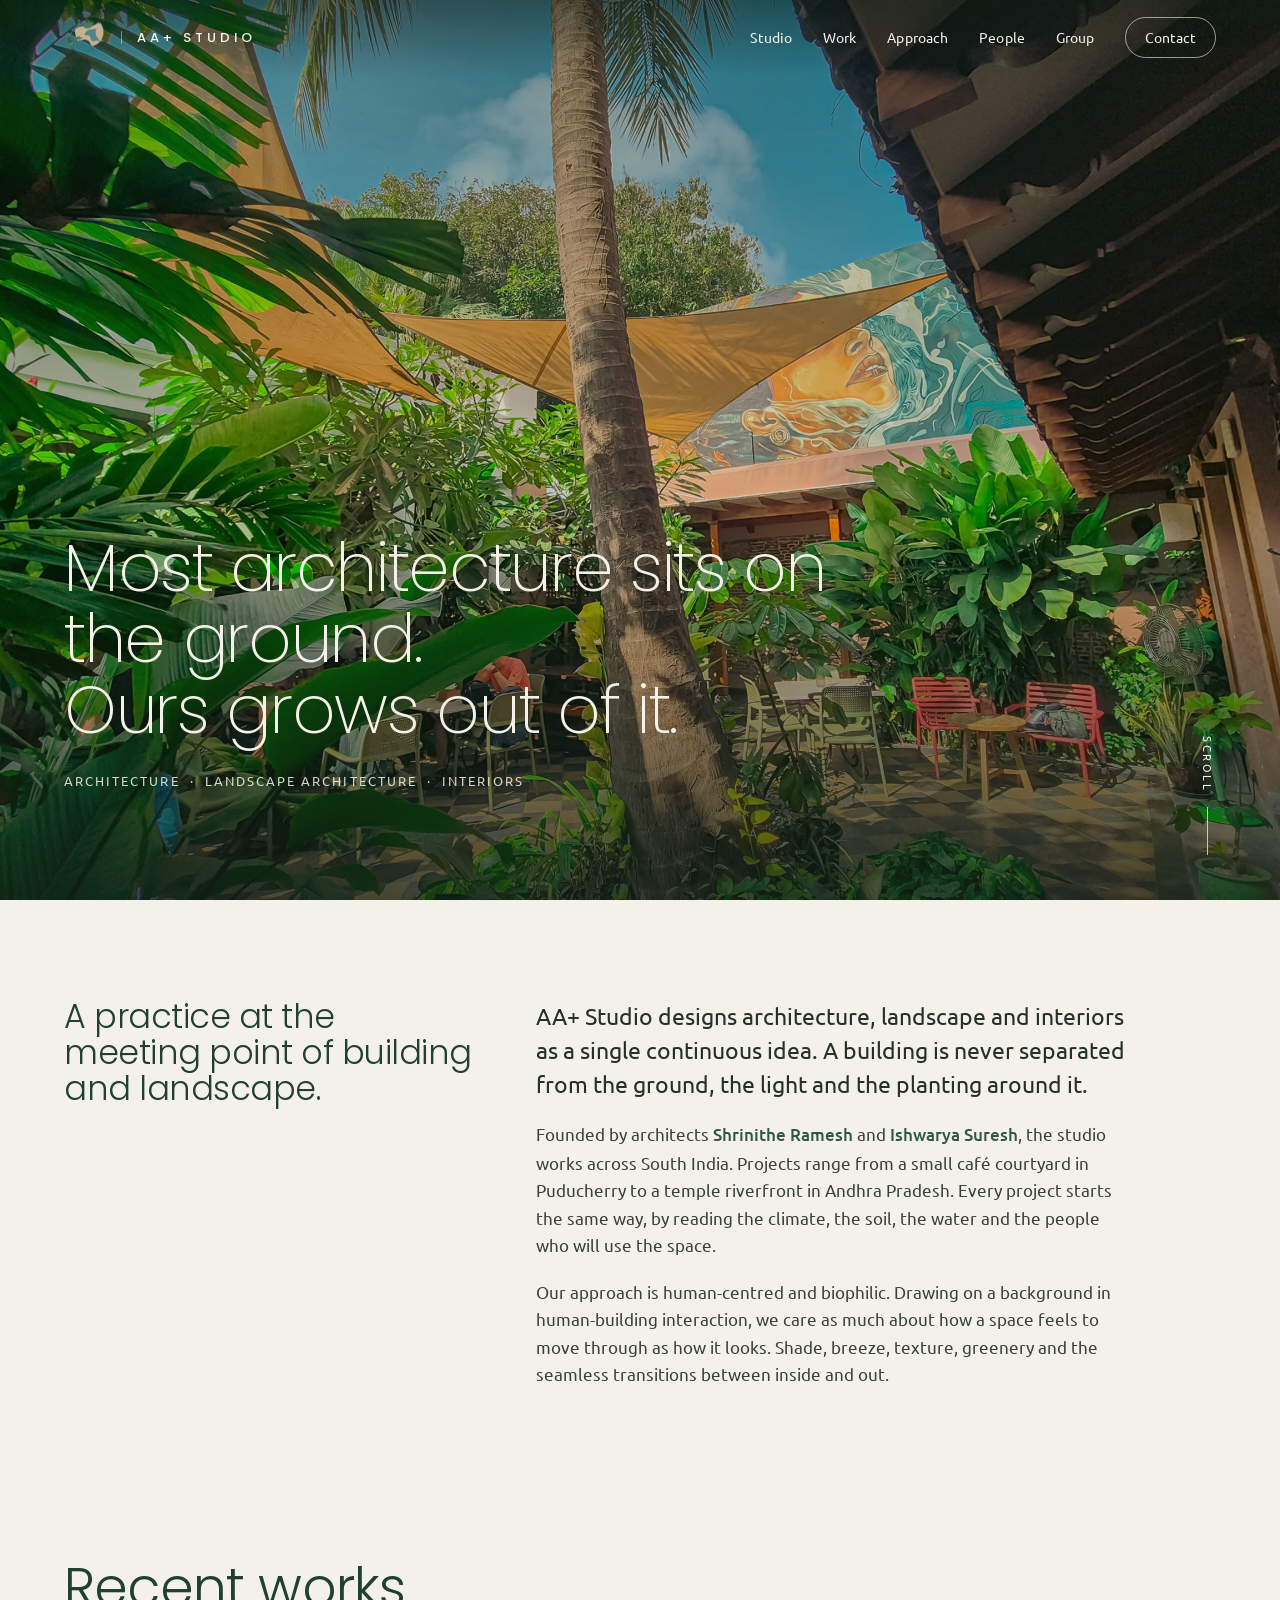
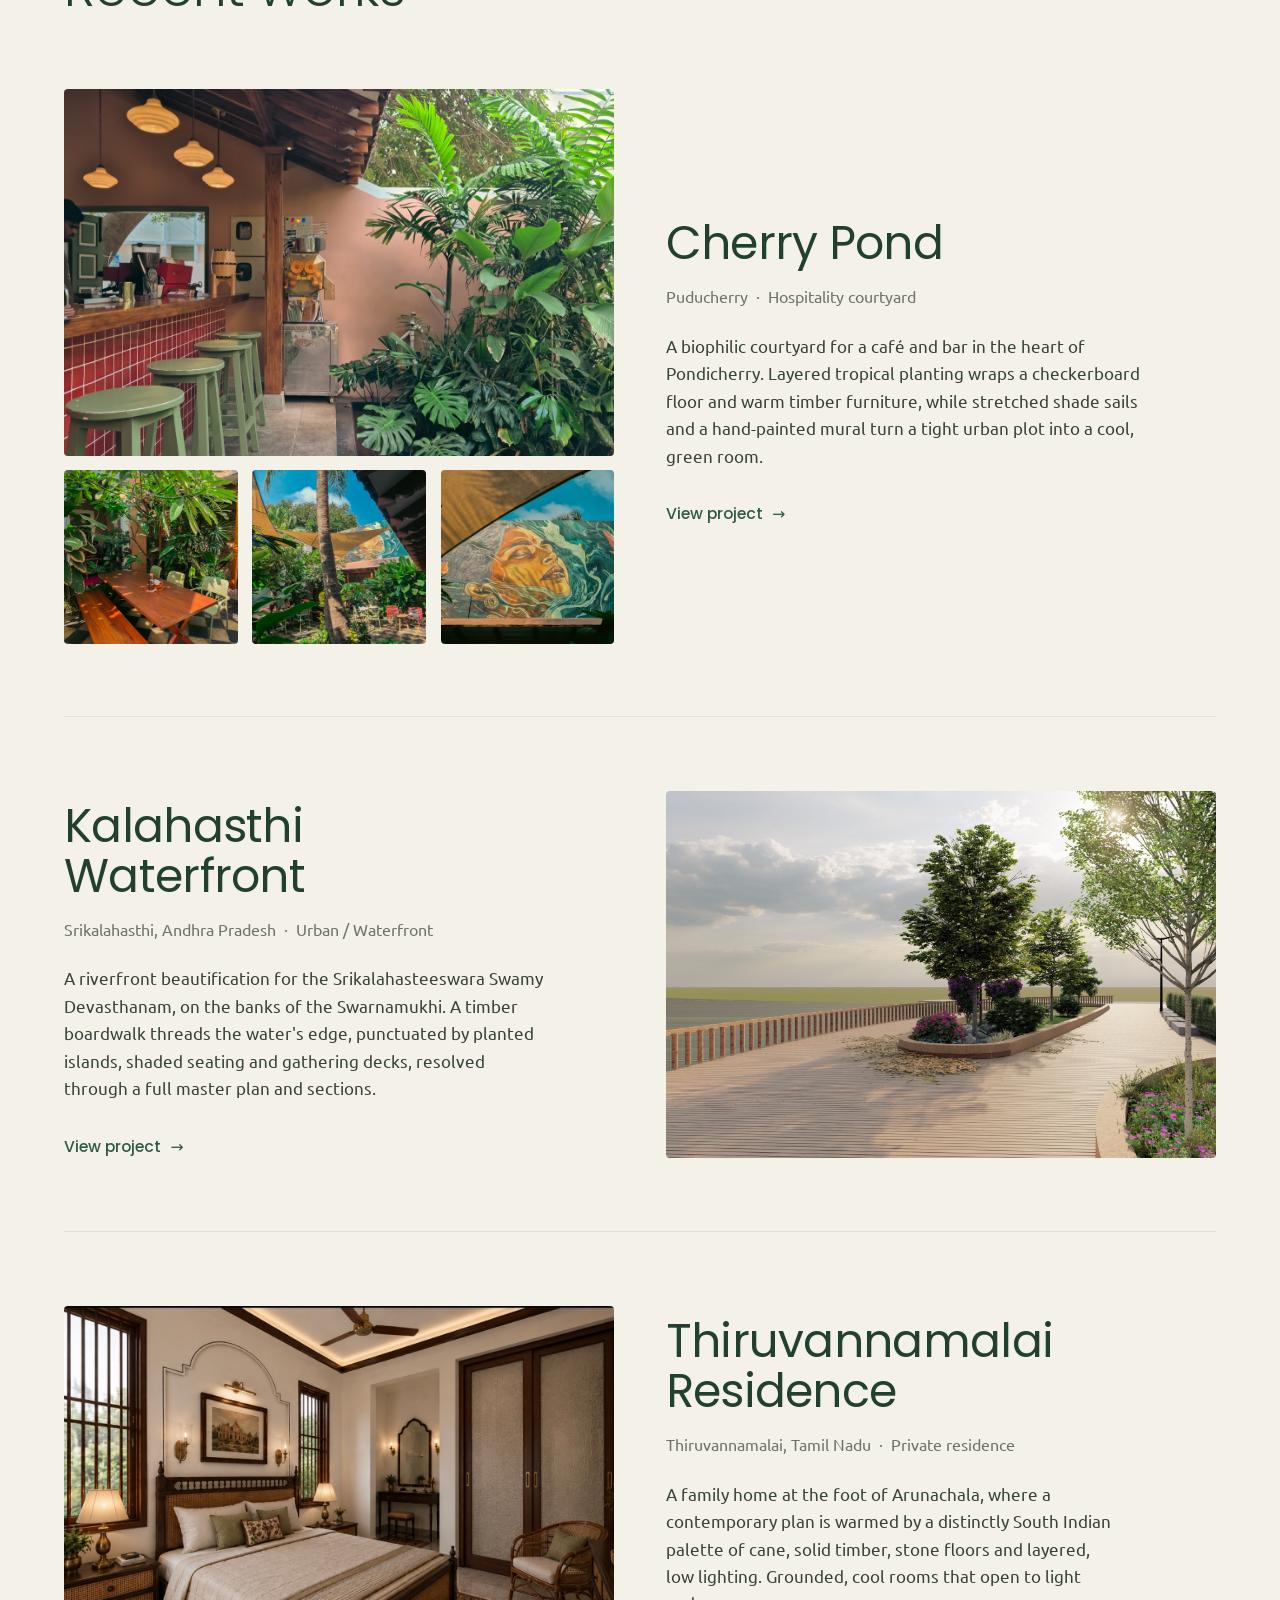
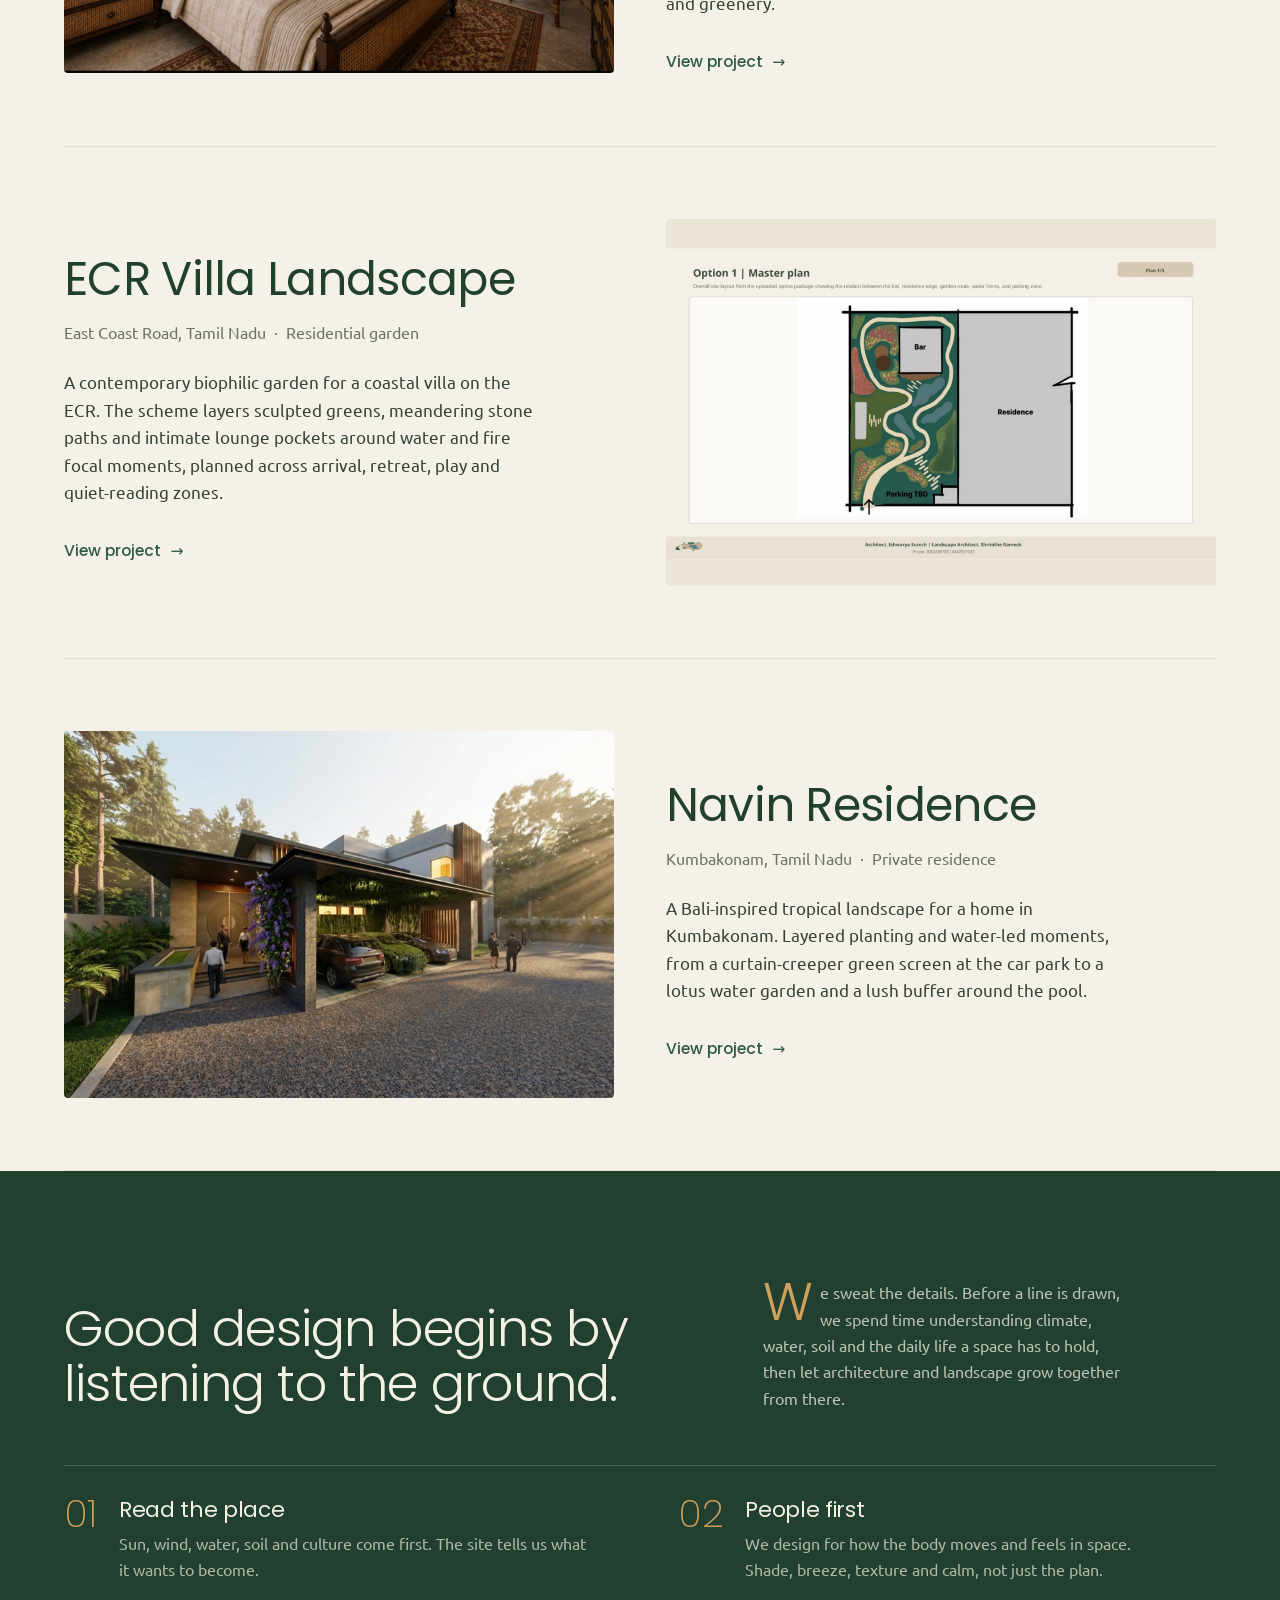
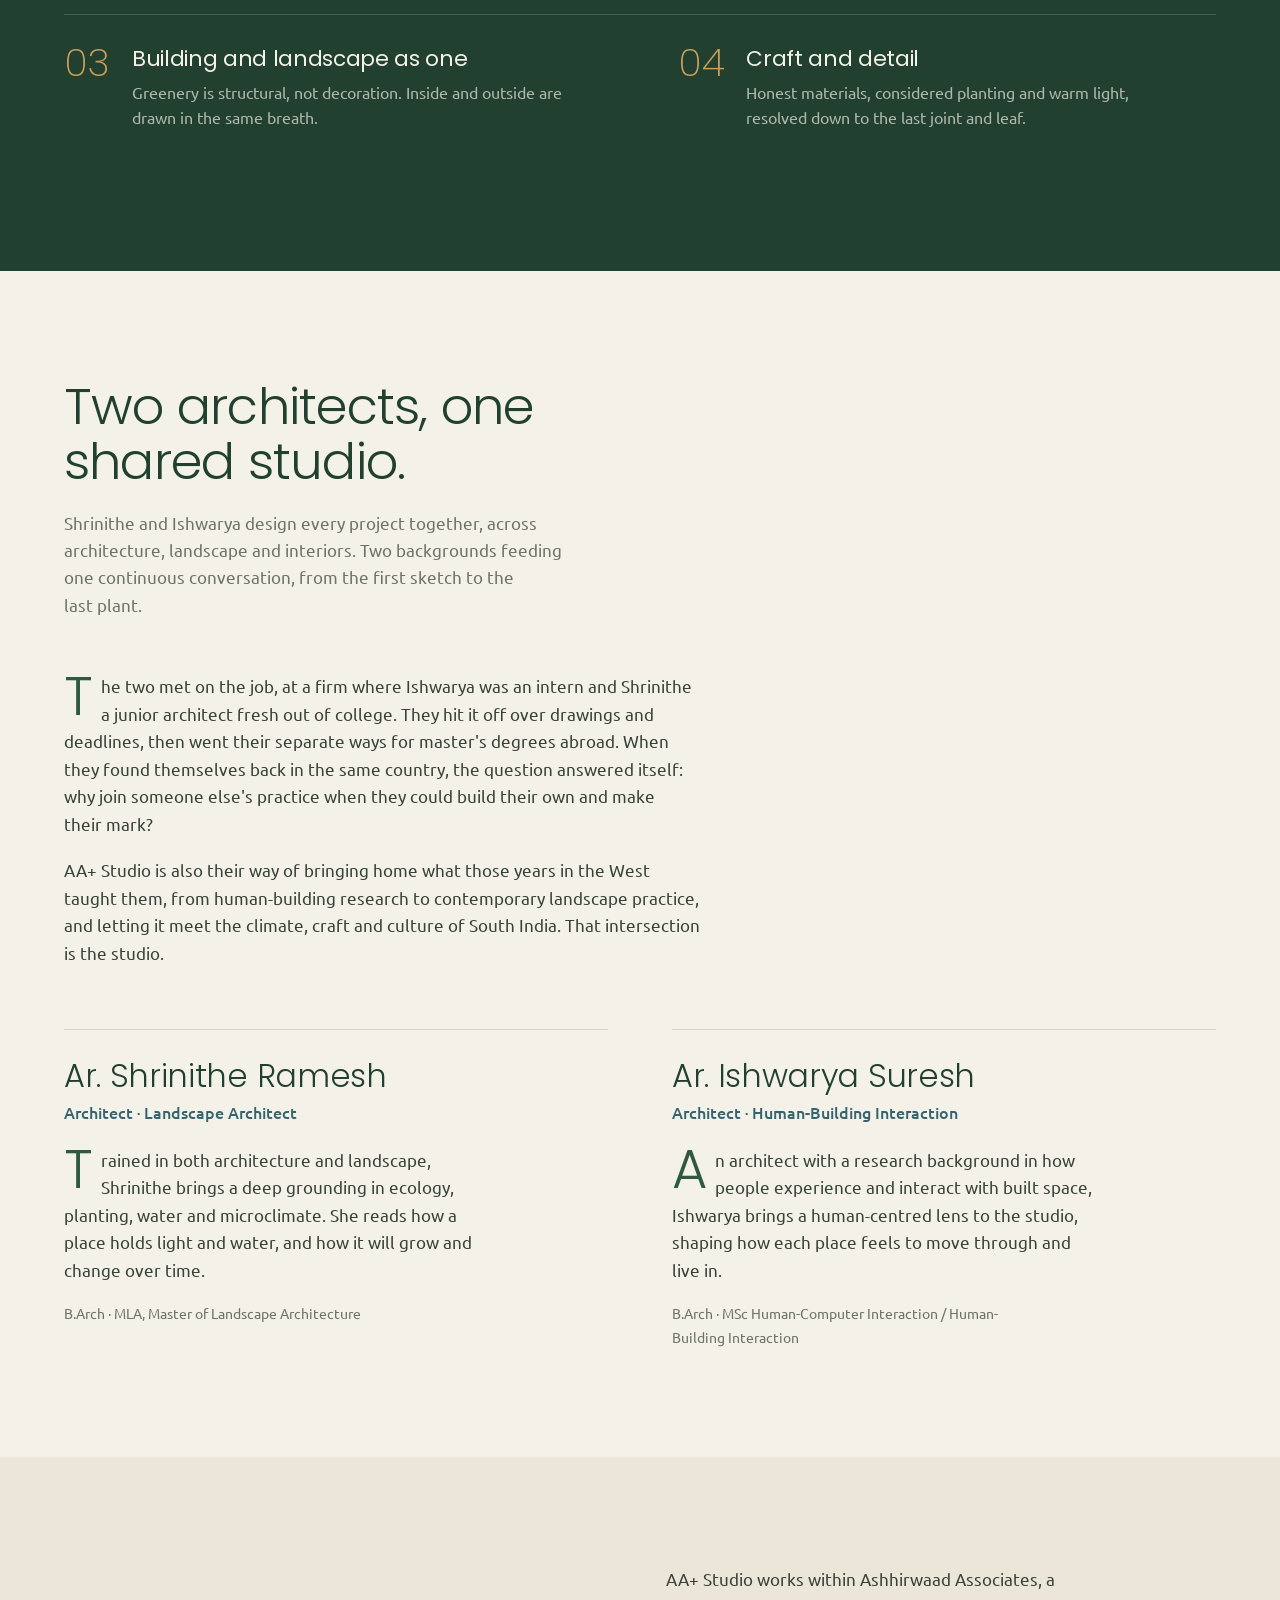
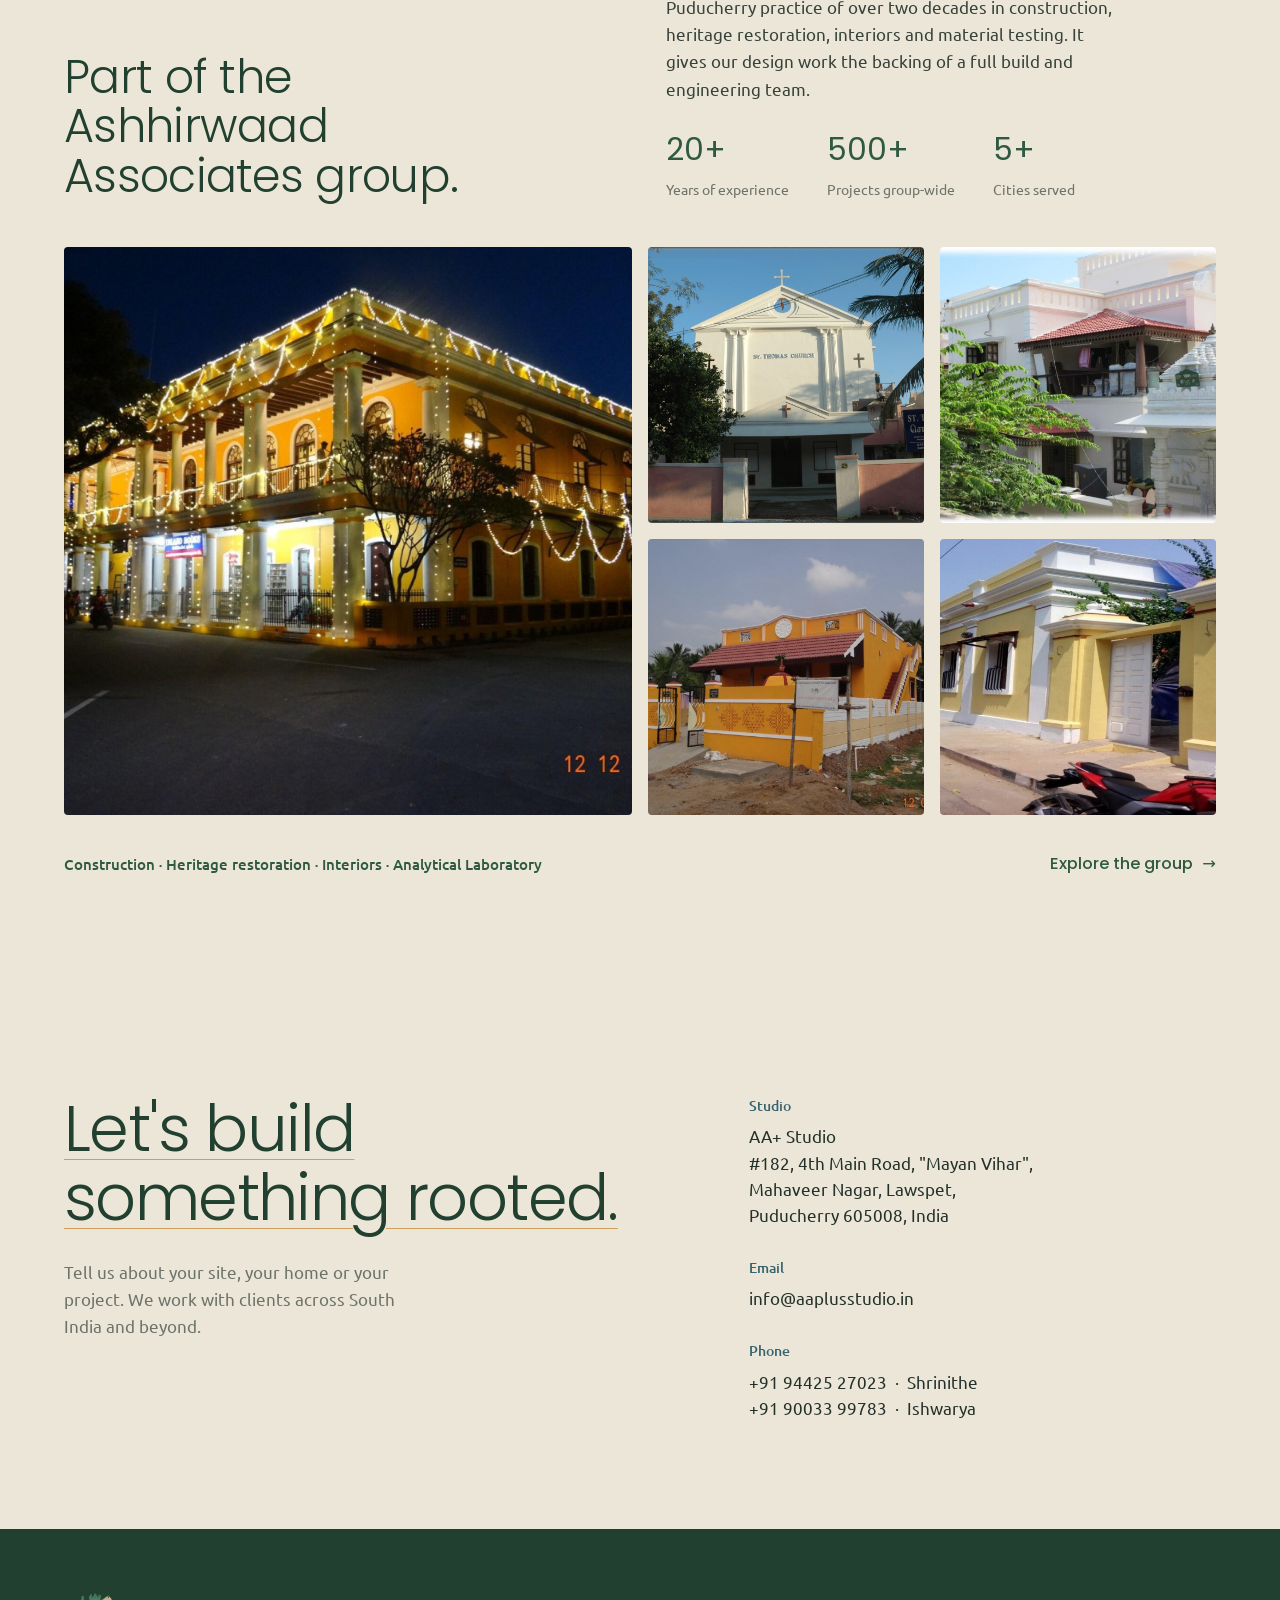
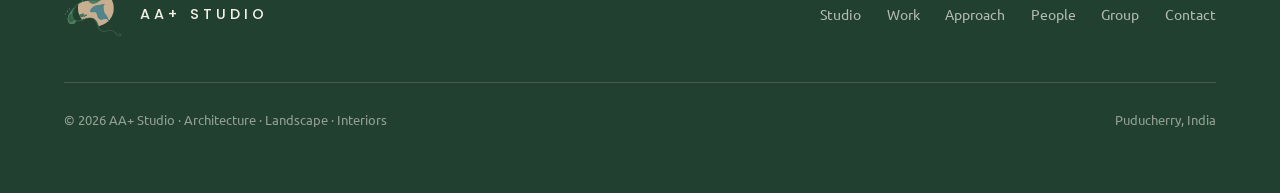
==== commit f43af587: "Add founders' story to People section How Shrinithe and Ishwarya met, why they started AA+ Studio, a" ====
--- a/index.html
+++ b/index.html
@@ -172,6 +172,10 @@
     <h2>Two architects, one shared studio.</h2>
     <p>Shrinithe and Ishwarya design every project together, across architecture, landscape and interiors. Two backgrounds feeding one continuous conversation, from the first sketch to the last plant.</p>
   </div>
+  <div class="people-story reveal">
+    <p>The two met on the job, at a firm where Ishwarya was an intern and Shrinithe a junior architect fresh out of college. They hit it off over drawings and deadlines, then went their separate ways for master's degrees abroad. When they found themselves back in the same country, the question answered itself: why join someone else's practice when they could build their own and make their mark?</p>
+    <p>AA+ Studio is also their way of bringing home what those years in the West taught them, from human-building research to contemporary landscape practice, and letting it meet the climate, craft and culture of South India. That intersection is the studio.</p>
+  </div>
   <div class="people-grid">
     <article class="person reveal">
       <div class="p-photo"><img src="assets/people/shrinithe.jpg" alt="Portrait of Ar. Shrinithe Ramesh" onerror="this.parentElement.style.display='none'" /></div>
--- a/styles.css
+++ b/styles.css
@@ -284,6 +284,17 @@
 .people-head p { margin-top: 1.2rem; color: var(--muted); max-width: 50ch; }
 .people-grid { display: grid; grid-template-columns: 1fr 1fr; gap: clamp(2rem, 5vw, 4.5rem); }
 .person { border-top: 1px solid var(--line); padding-top: 1.8rem; }
+.people-story { max-width: 64ch; margin-bottom: clamp(2.8rem, 7vh, 4.5rem); color: #37423a; }
+.people-story p + p { margin-top: 1.2rem; }
+.people-story p:first-child::first-letter {
+  float: left;
+  font-family: var(--display);
+  font-weight: 300;
+  font-size: 3.2em;
+  line-height: 0.72;
+  padding: 0.08em 0.14em 0 0;
+  color: var(--pine);
+}
 .person .p-photo { aspect-ratio: 4 / 5; max-width: 340px; overflow: hidden; border-radius: 4px; background: var(--paper-2); margin-bottom: 1.6rem; }
 .person .p-photo img { width: 100%; height: 100%; object-fit: cover; filter: saturate(0.94); transition: transform 1.1s var(--ease); }
 .person .p-photo:hover img { transform: scale(1.04); }
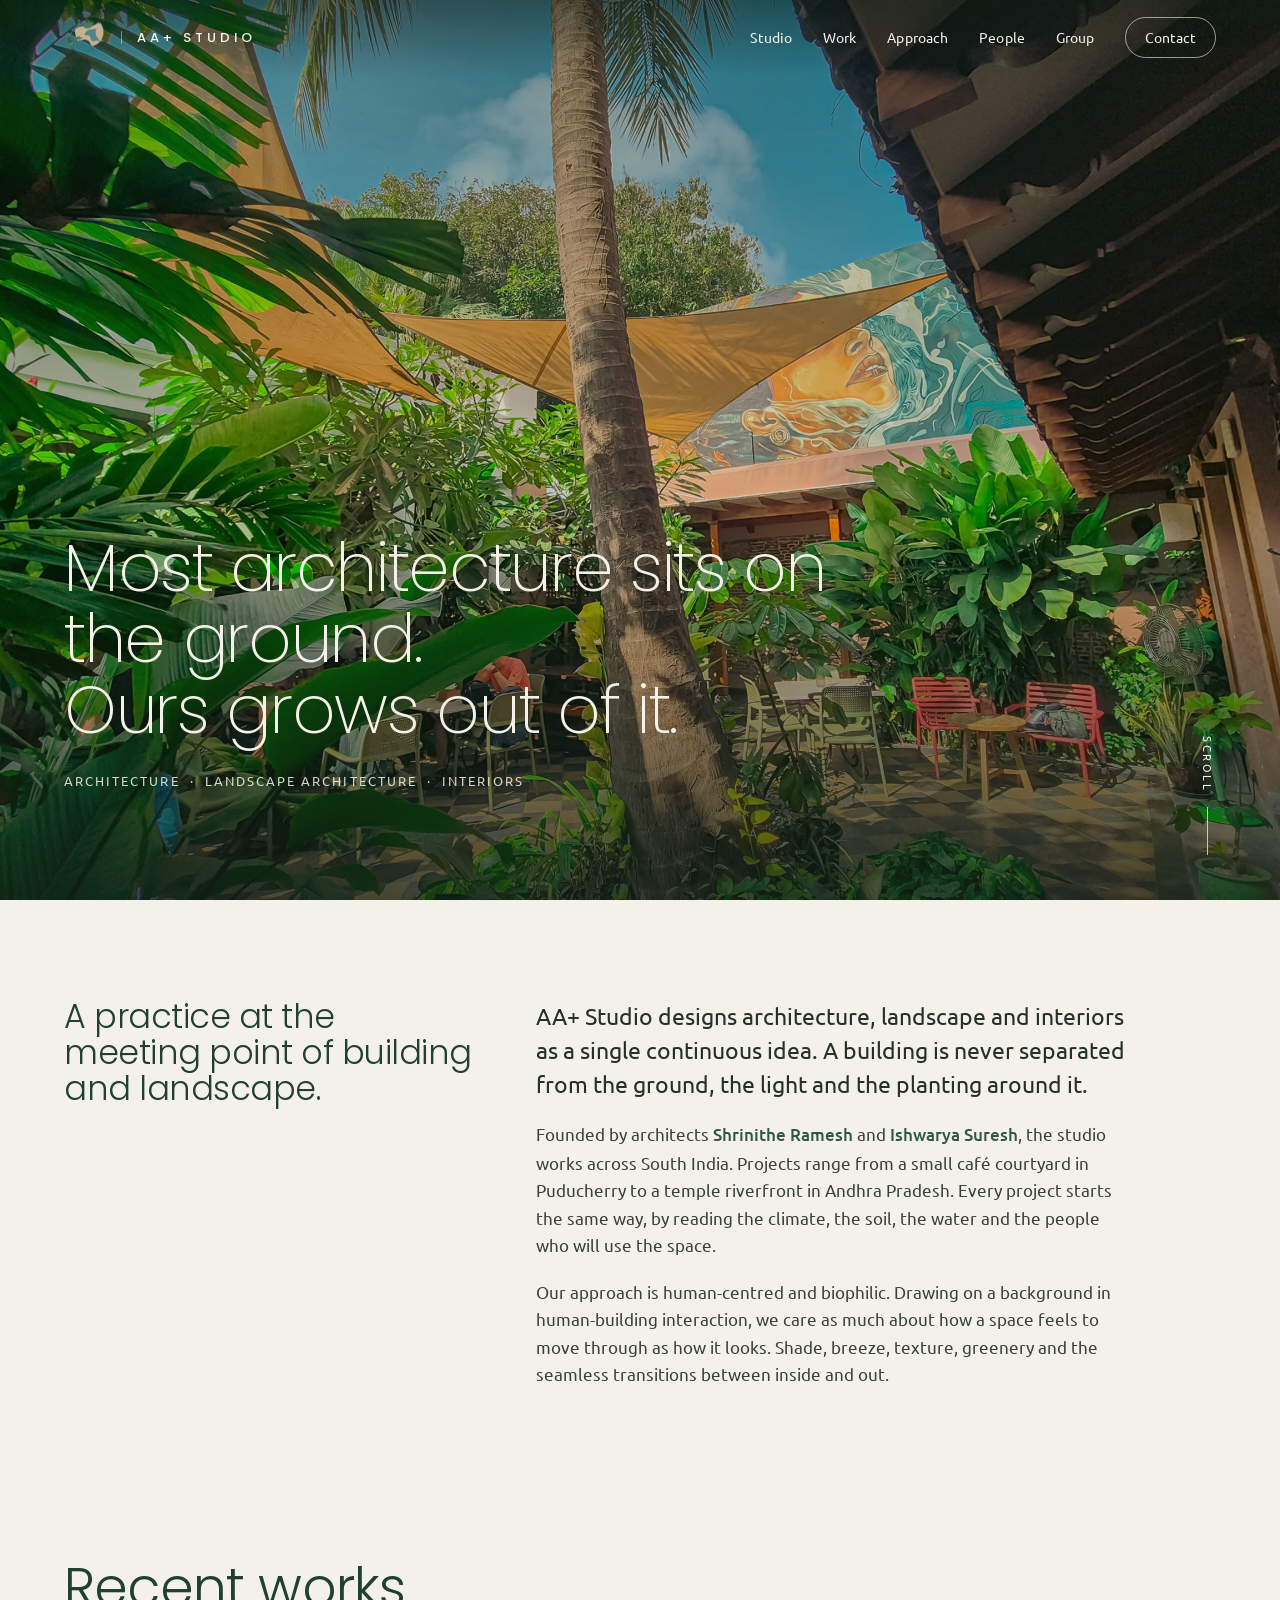
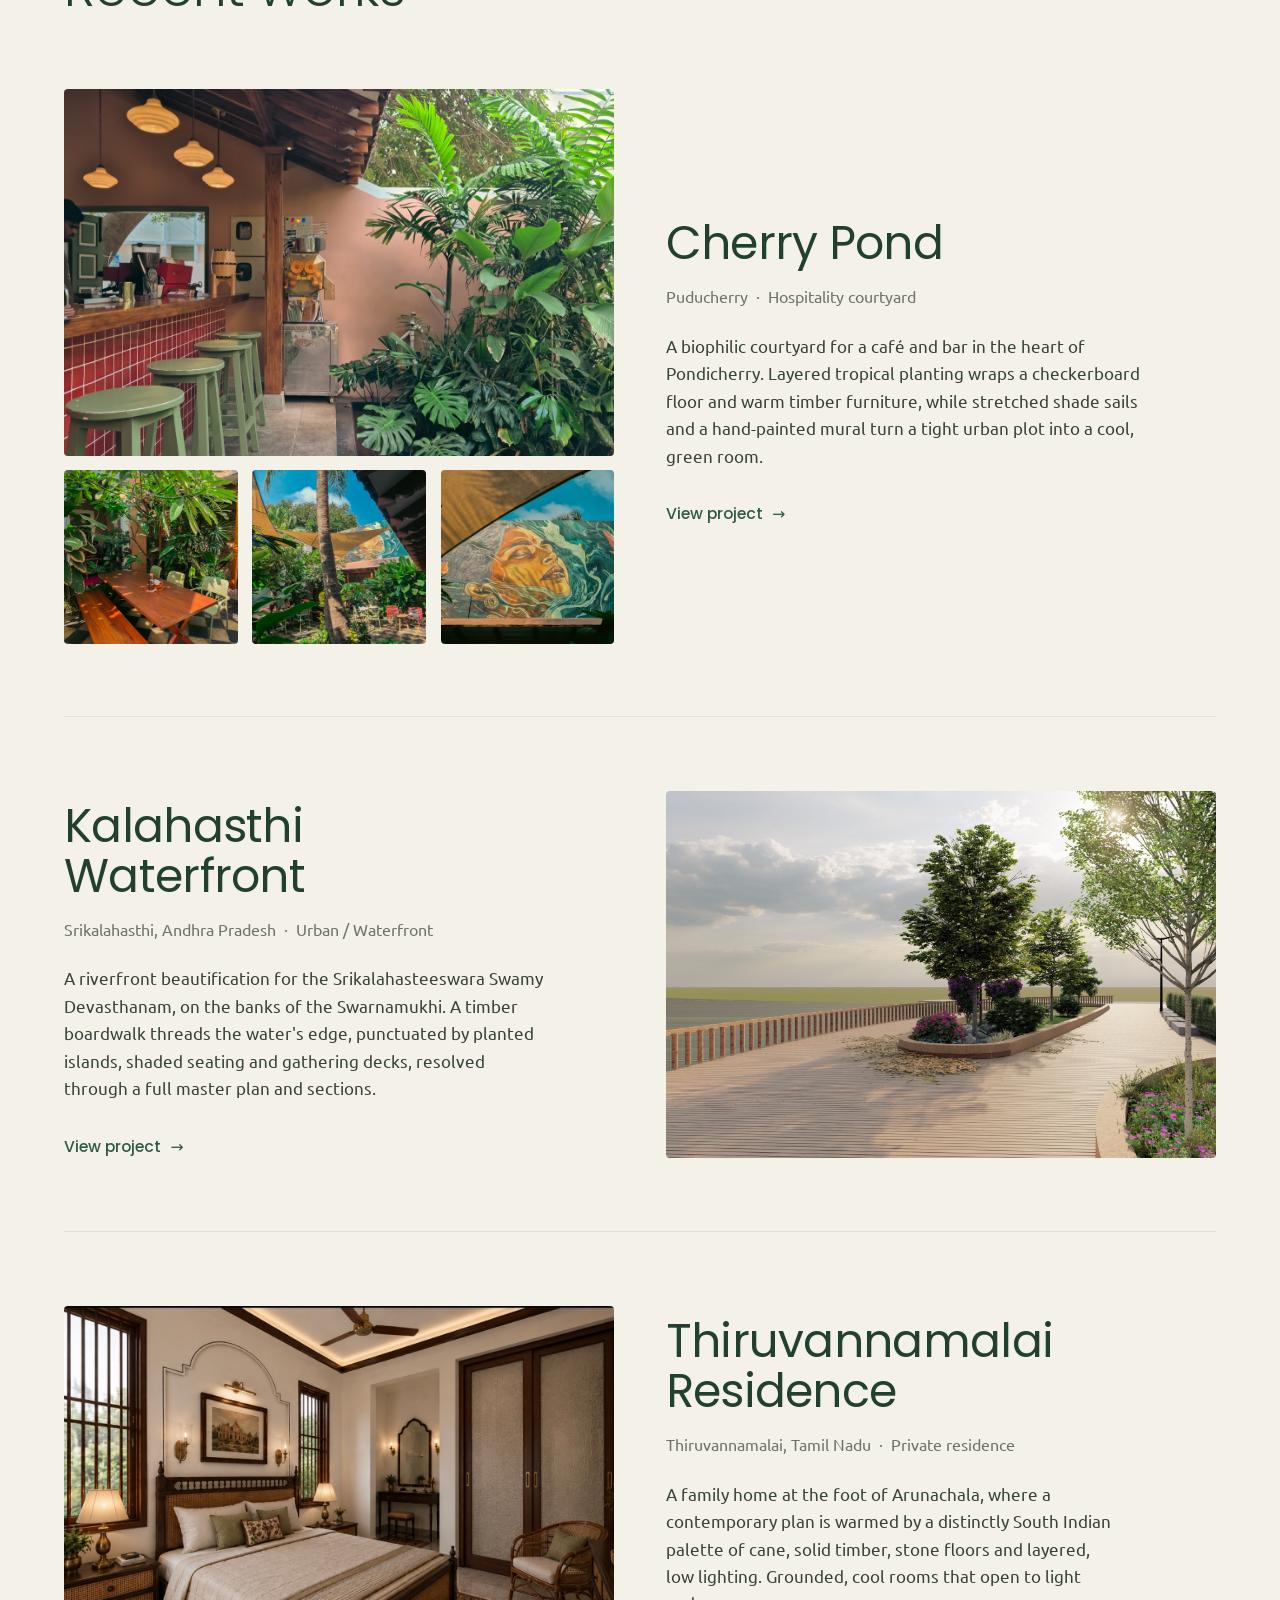
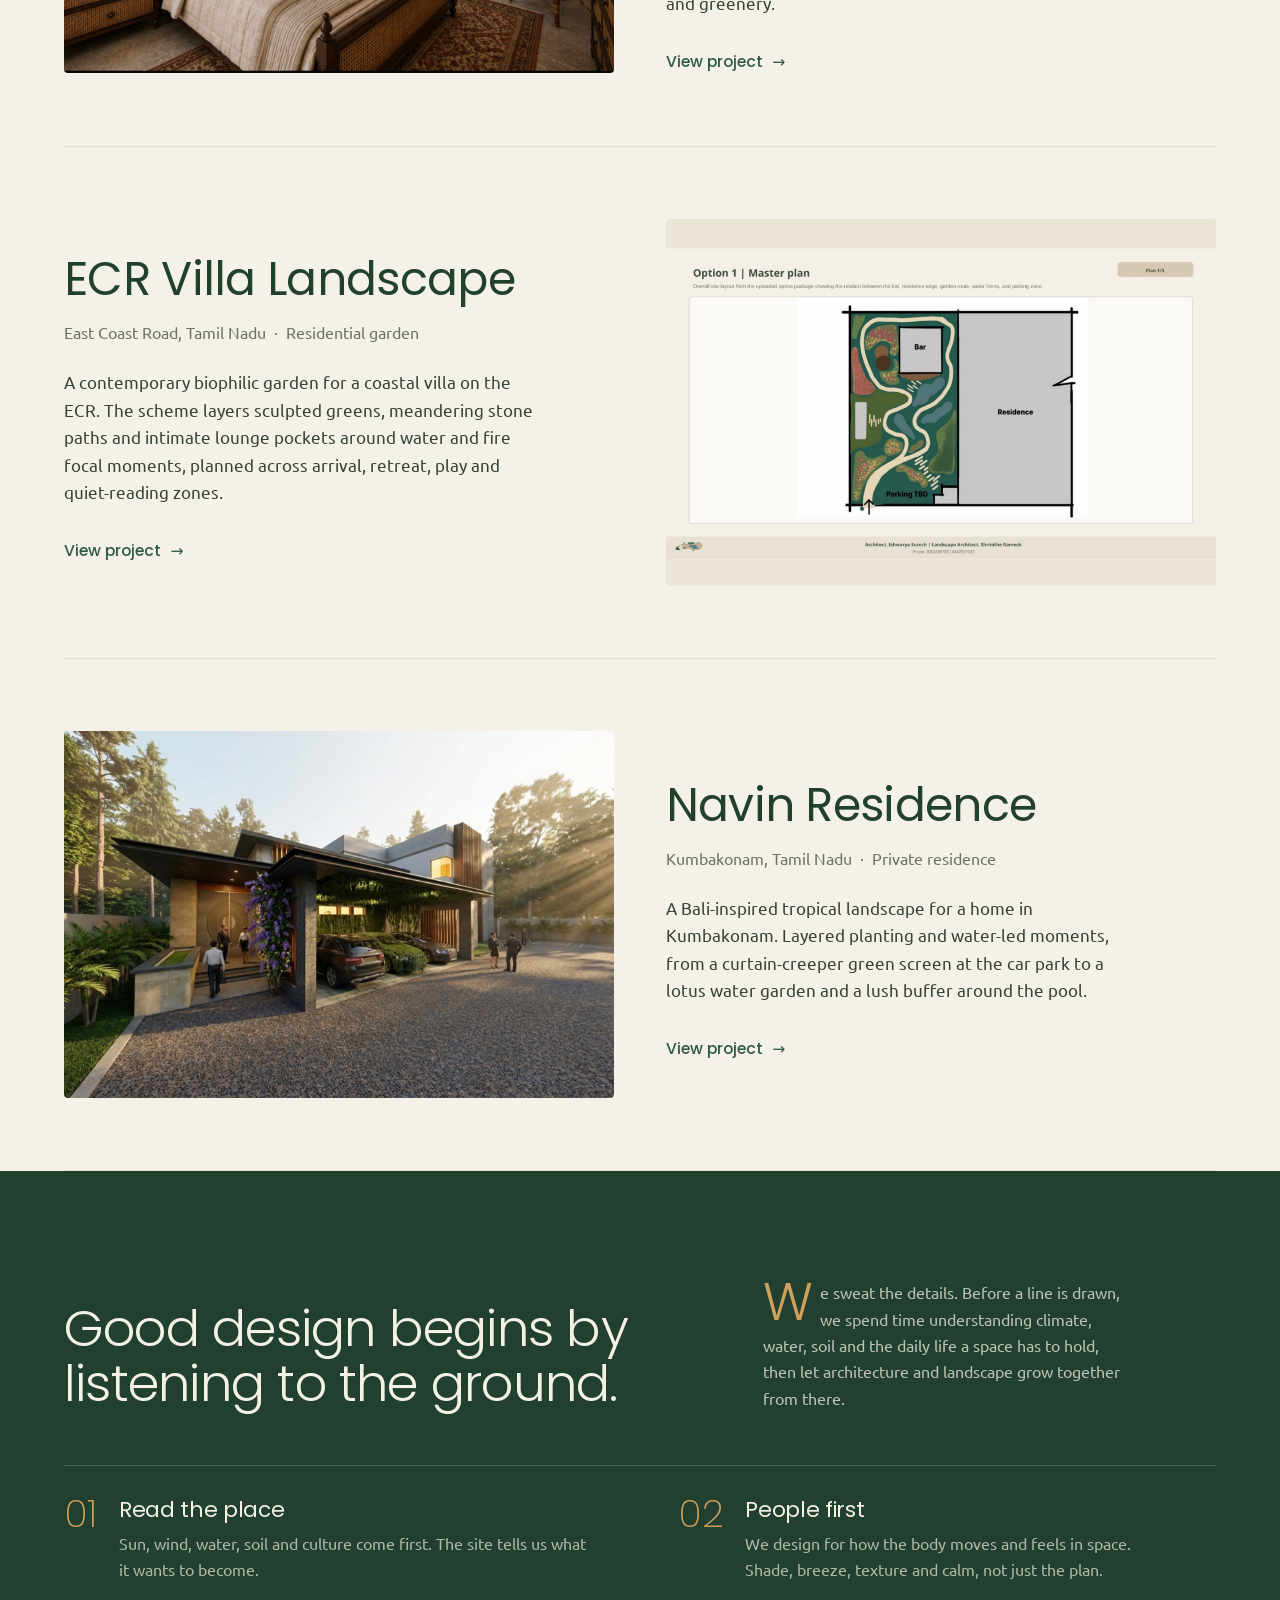
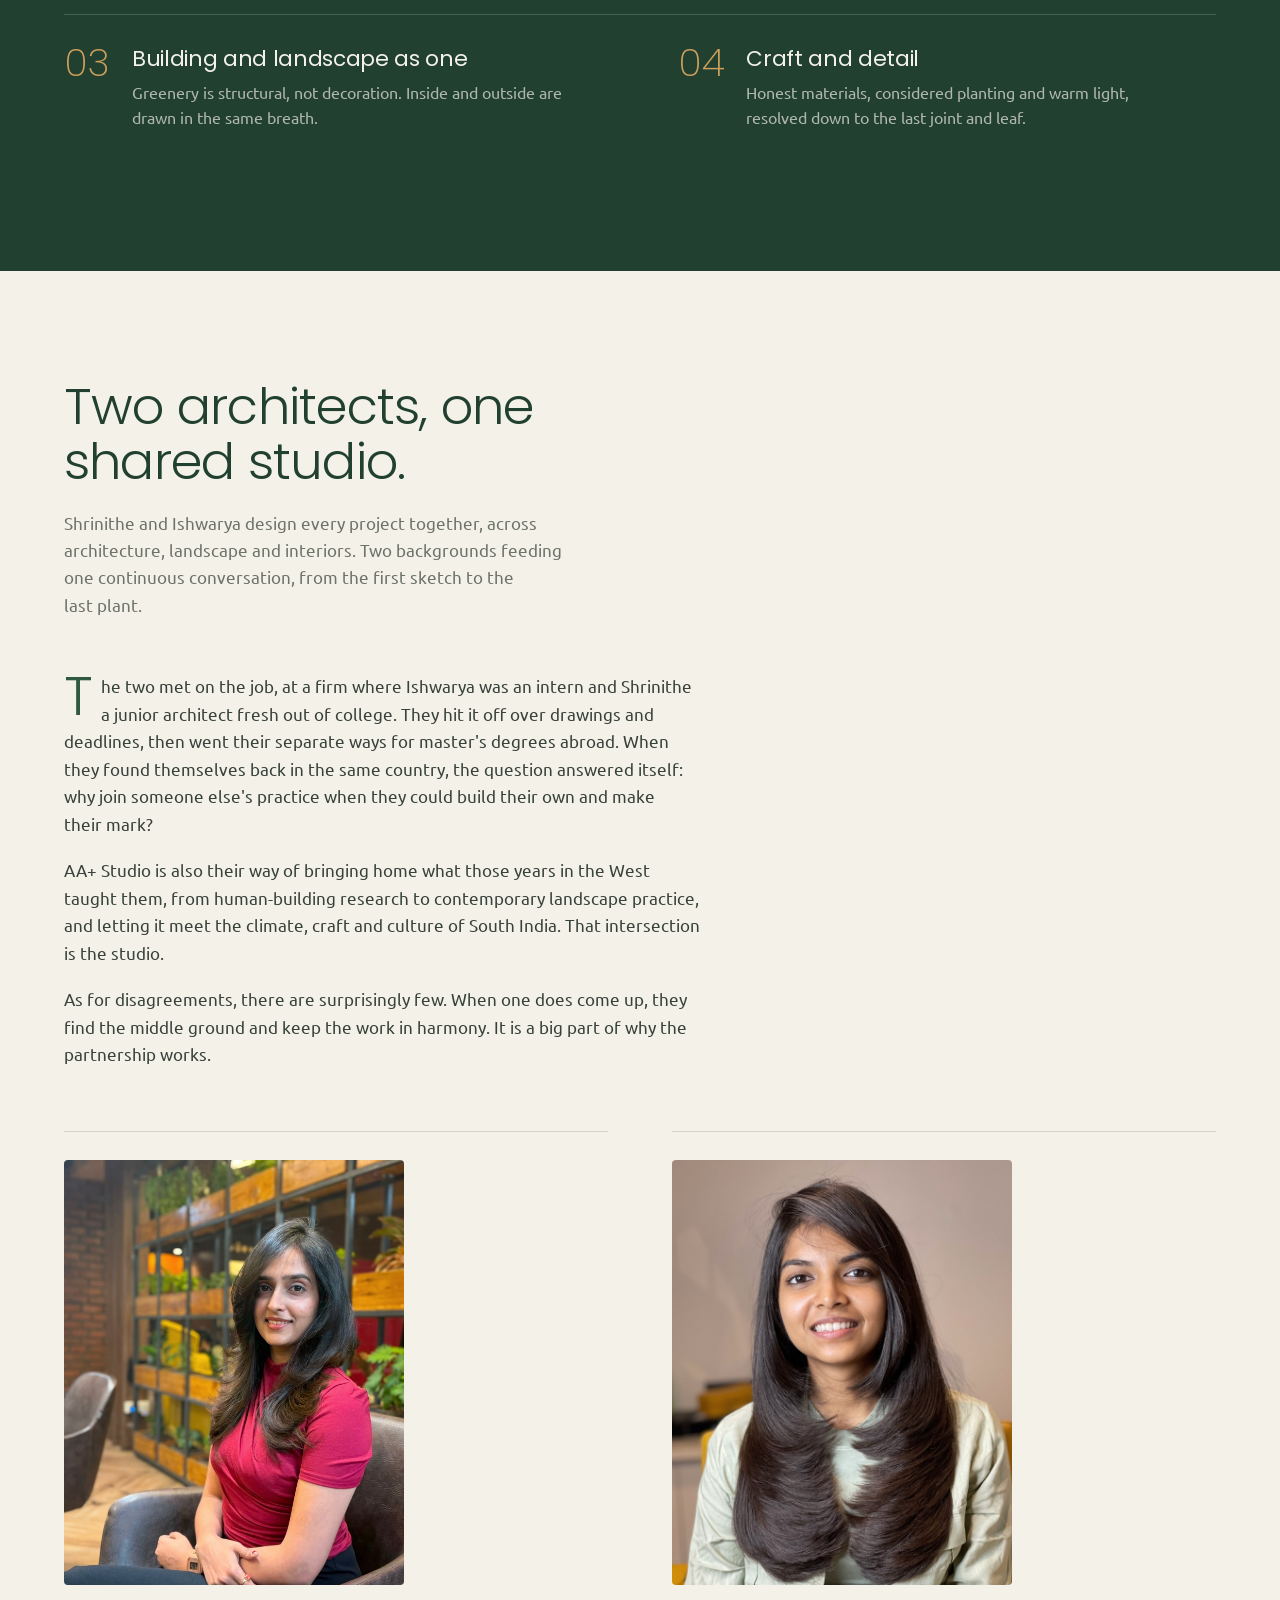
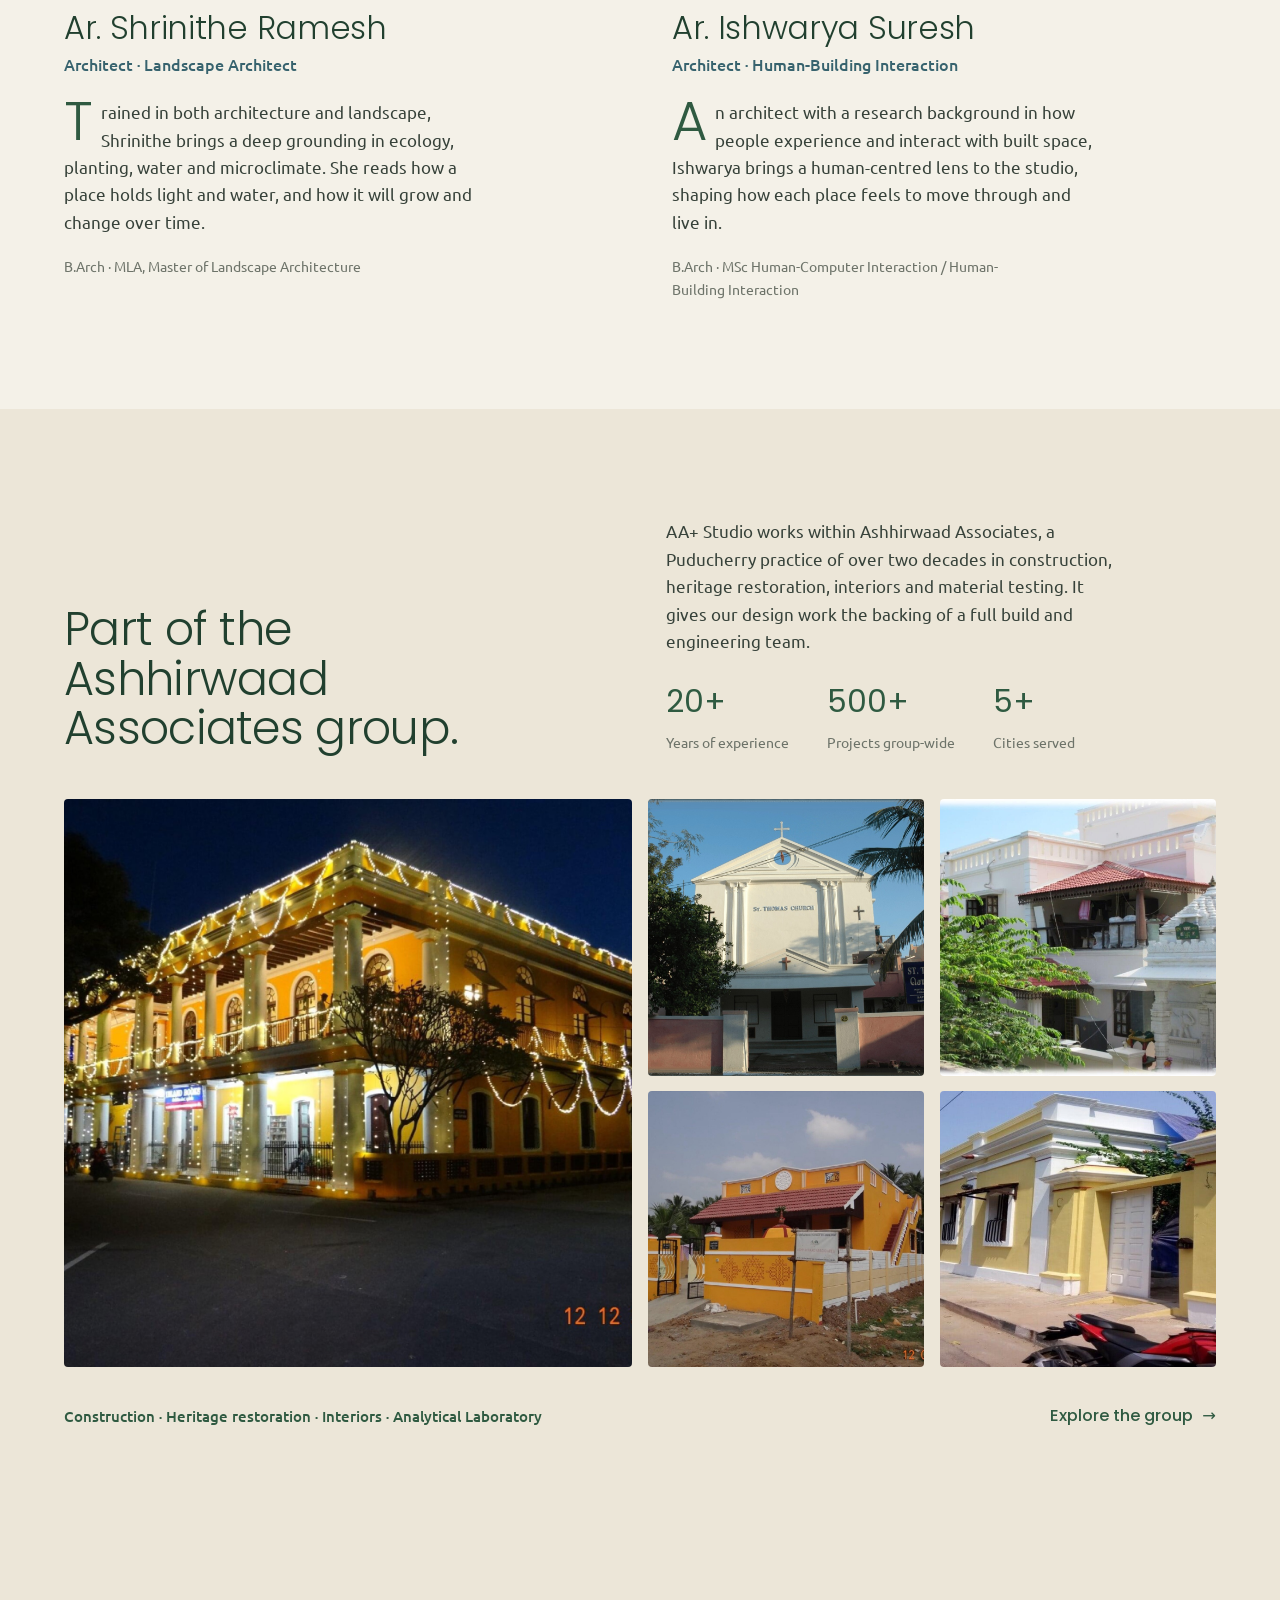
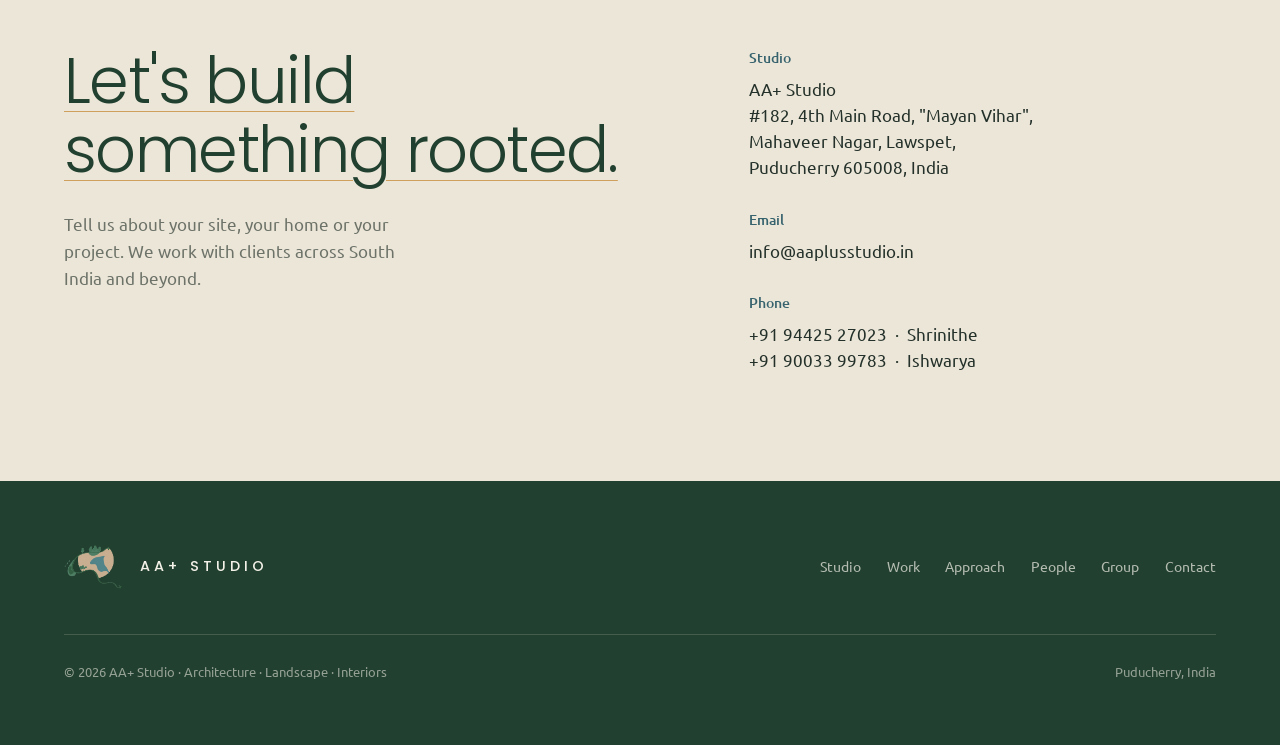
==== commit f5122466: "Add founder portraits and harmony note to People section Colour portraits for Shrinithe and Ishwarya" ====
--- a/index.html
+++ b/index.html
@@ -175,6 +175,7 @@
   <div class="people-story reveal">
     <p>The two met on the job, at a firm where Ishwarya was an intern and Shrinithe a junior architect fresh out of college. They hit it off over drawings and deadlines, then went their separate ways for master's degrees abroad. When they found themselves back in the same country, the question answered itself: why join someone else's practice when they could build their own and make their mark?</p>
     <p>AA+ Studio is also their way of bringing home what those years in the West taught them, from human-building research to contemporary landscape practice, and letting it meet the climate, craft and culture of South India. That intersection is the studio.</p>
+    <p>As for disagreements, there are surprisingly few. When one does come up, they find the middle ground and keep the work in harmony. It is a big part of why the partnership works.</p>
   </div>
   <div class="people-grid">
     <article class="person reveal">
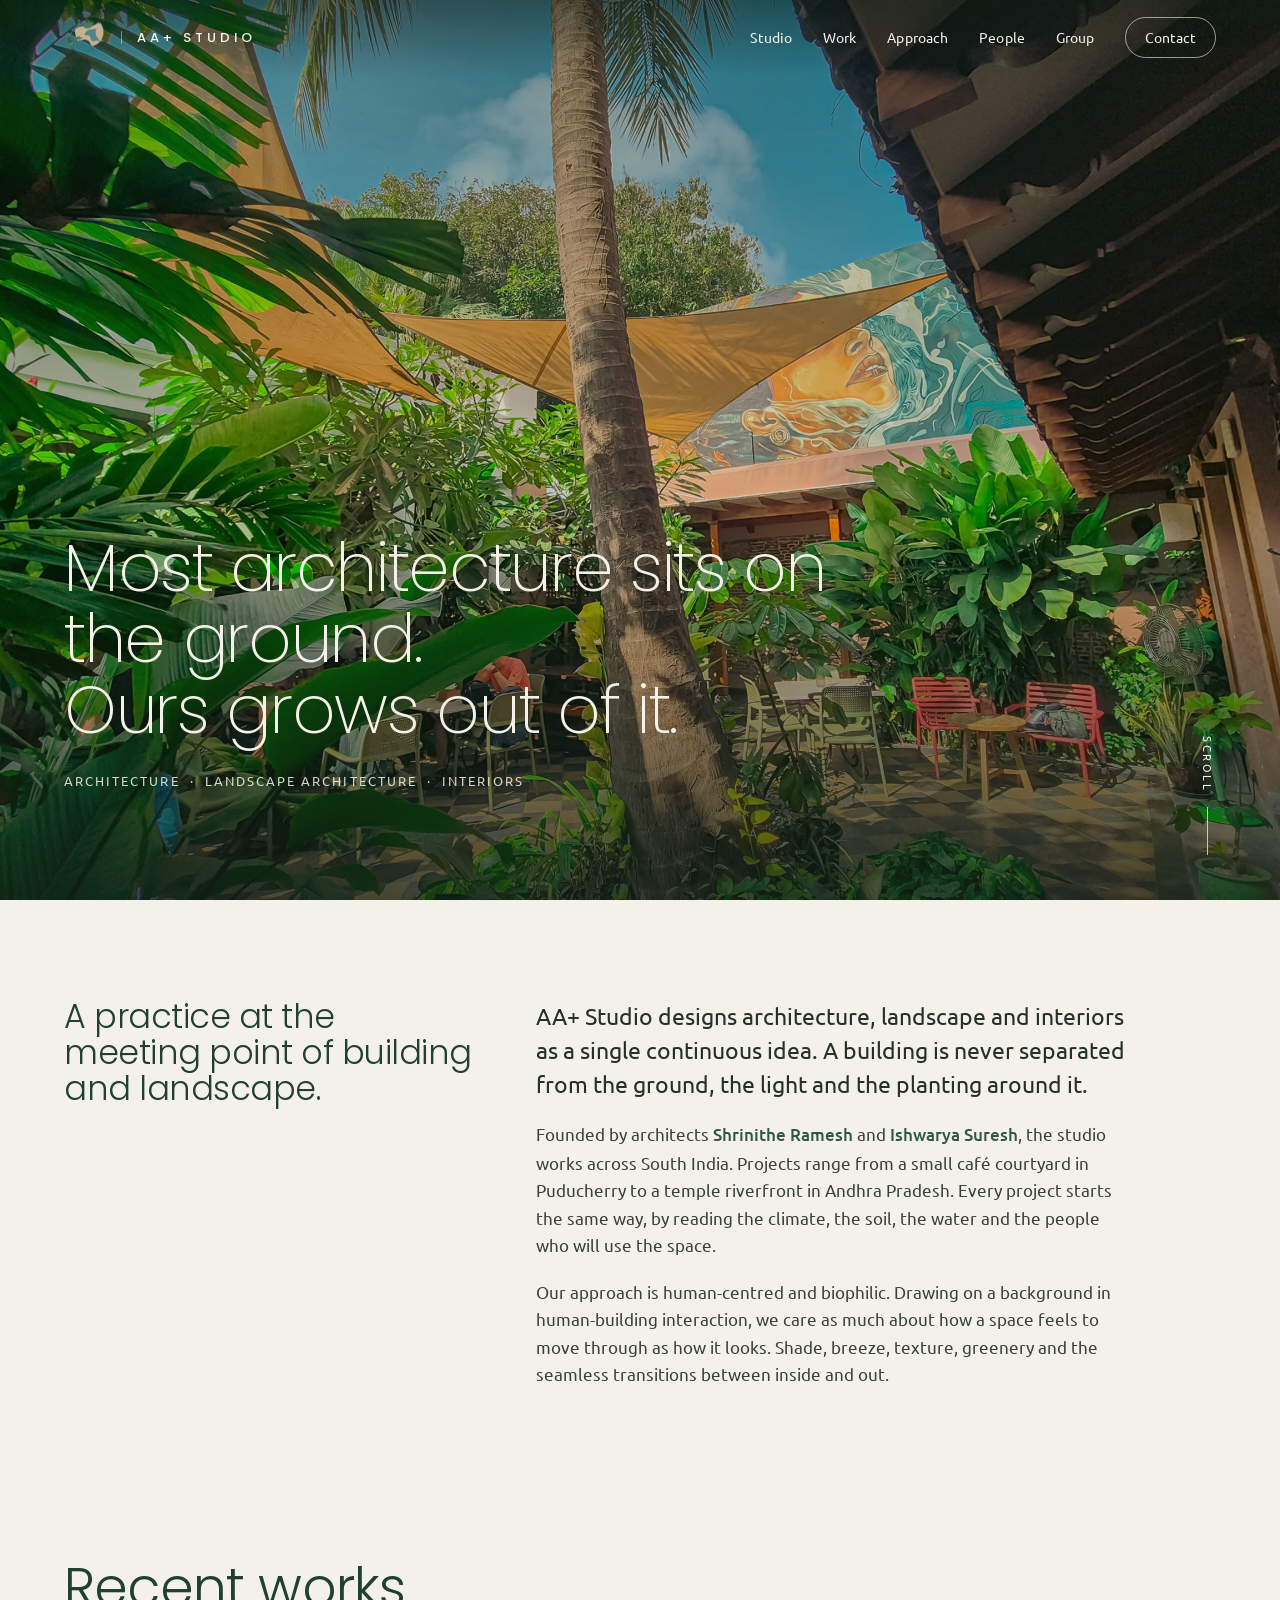
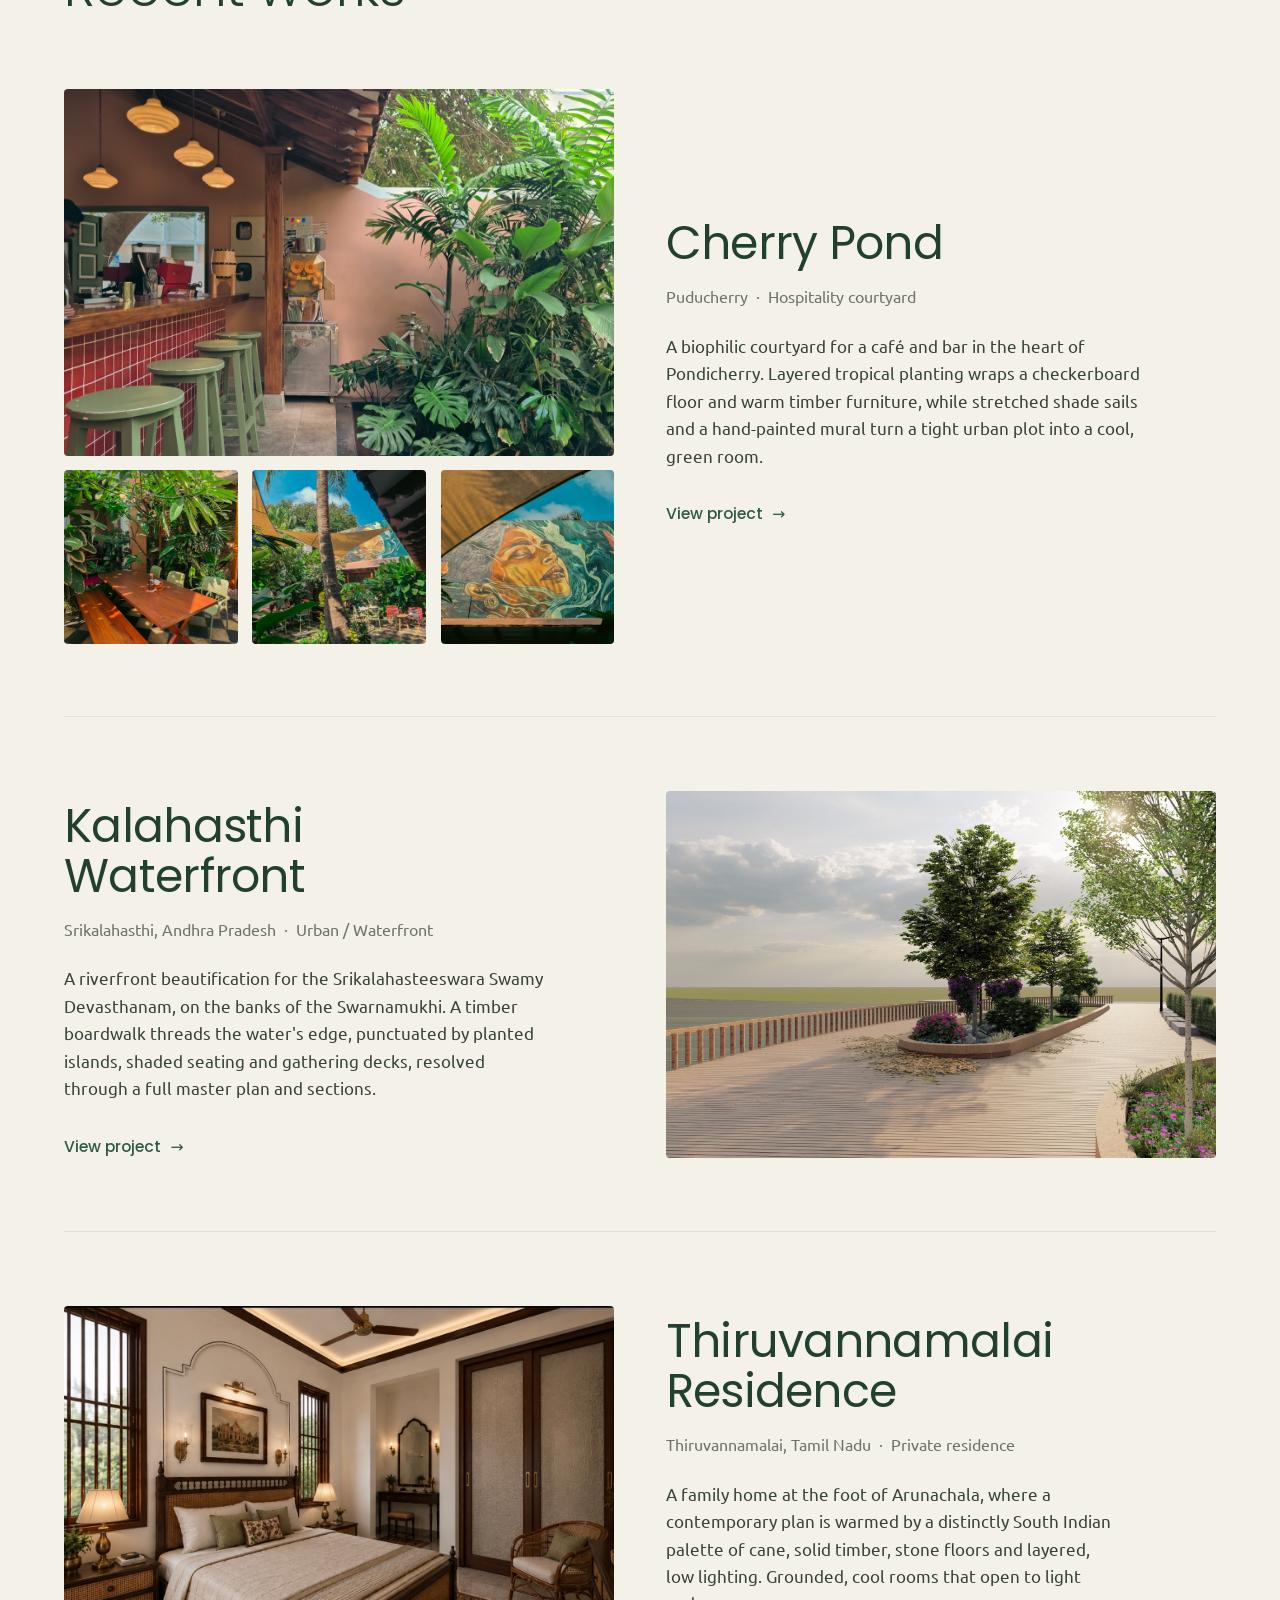
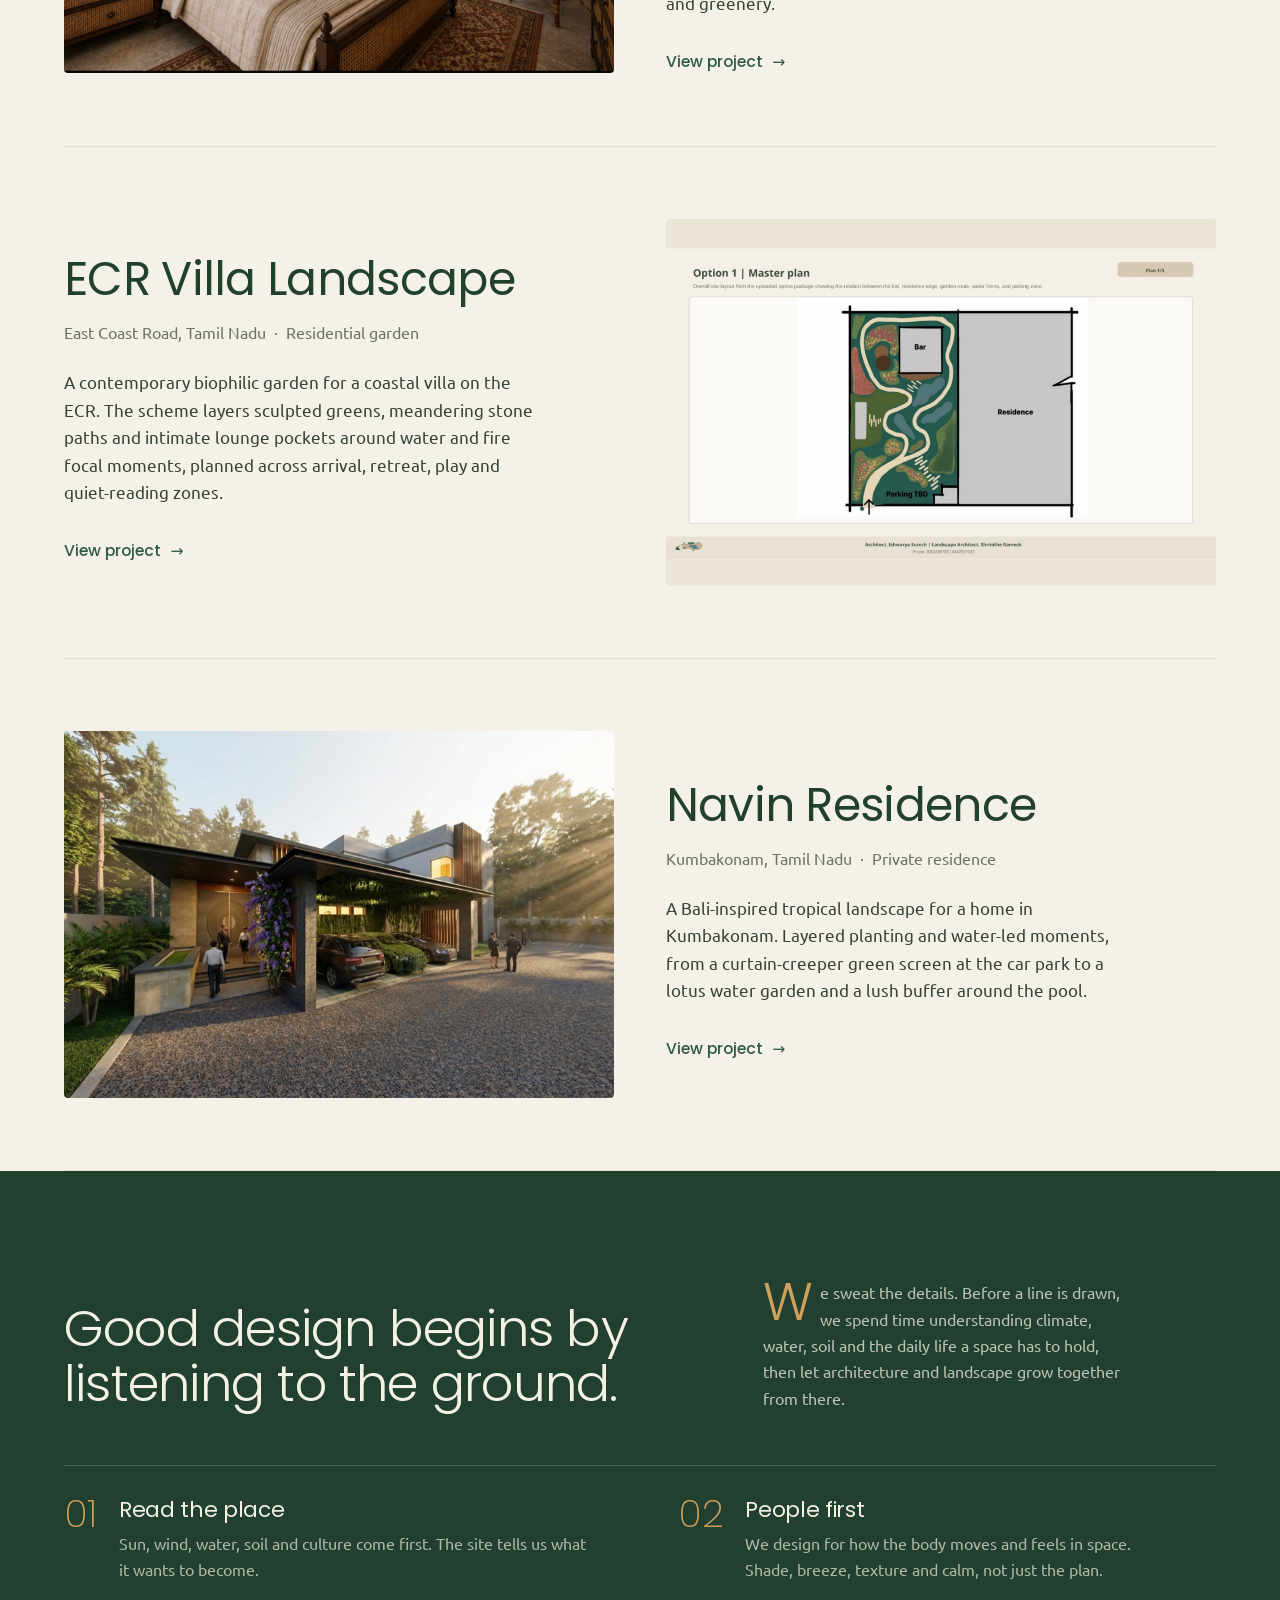
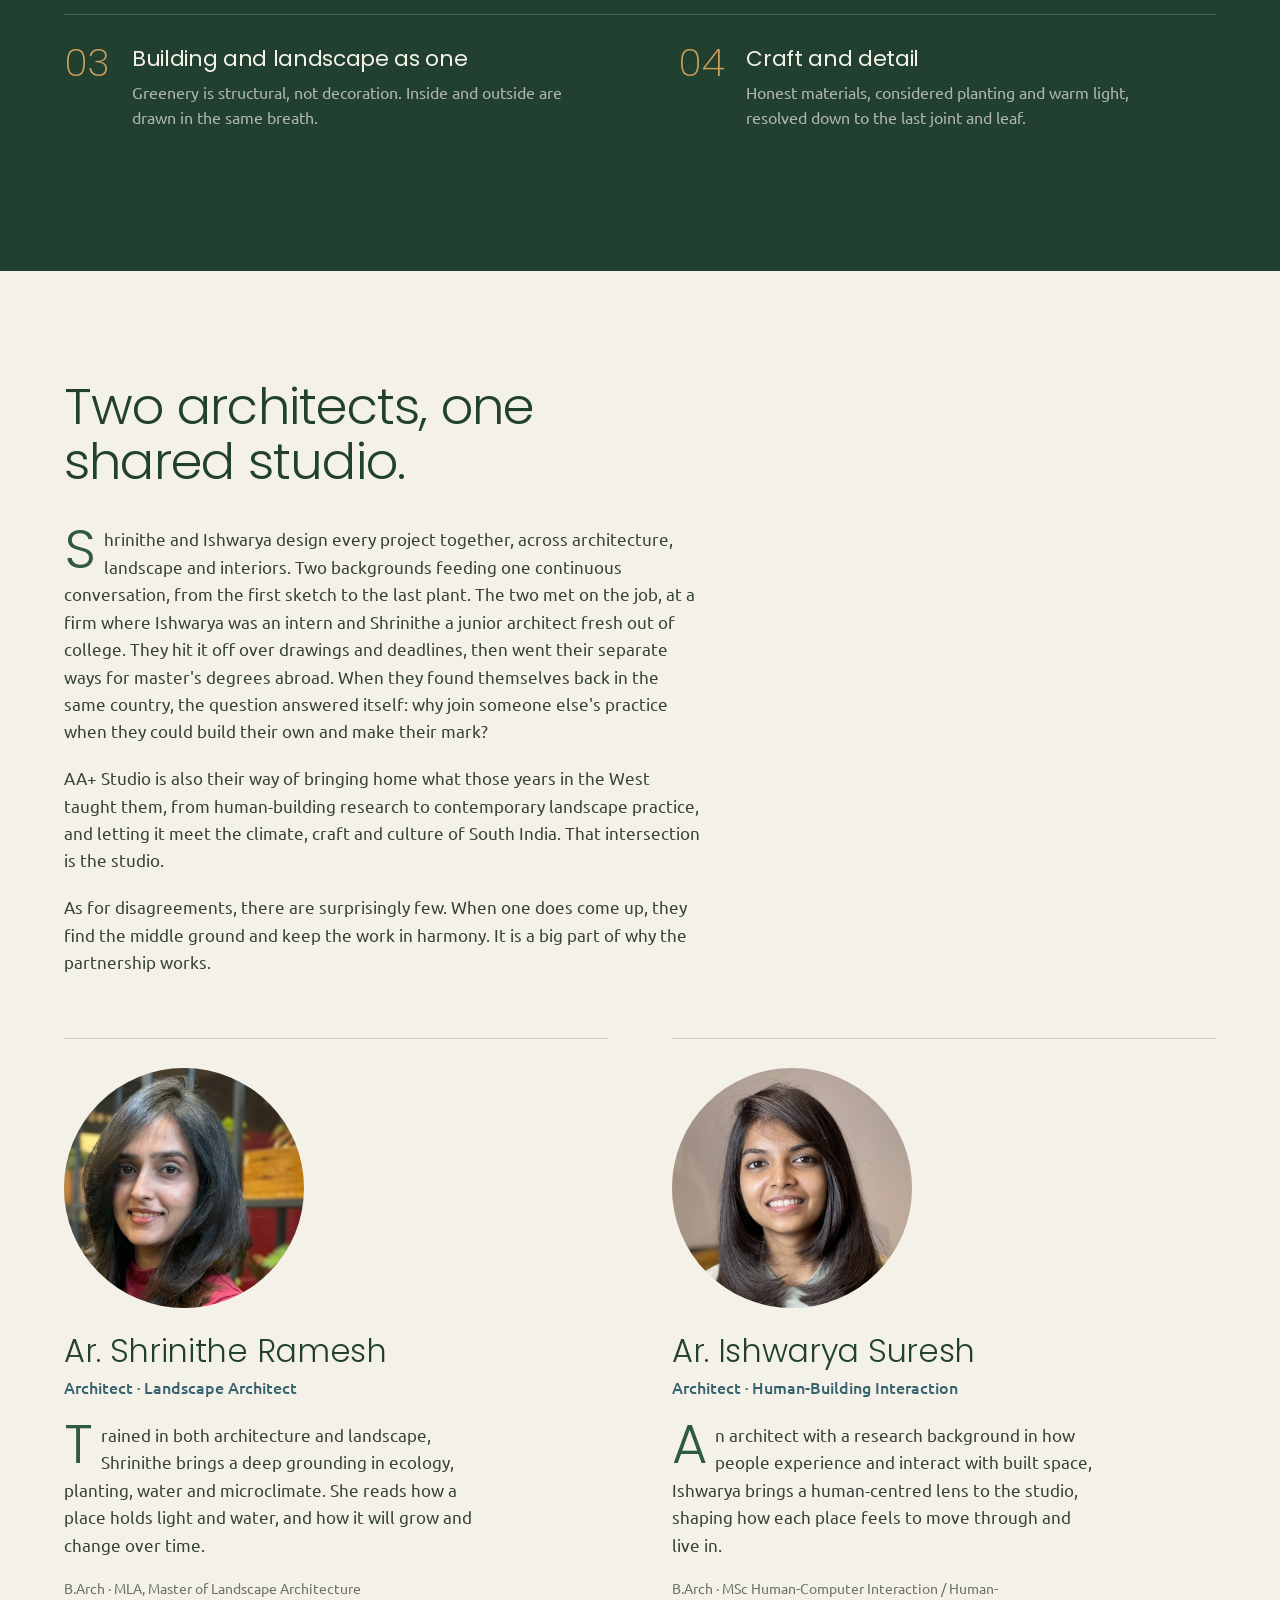
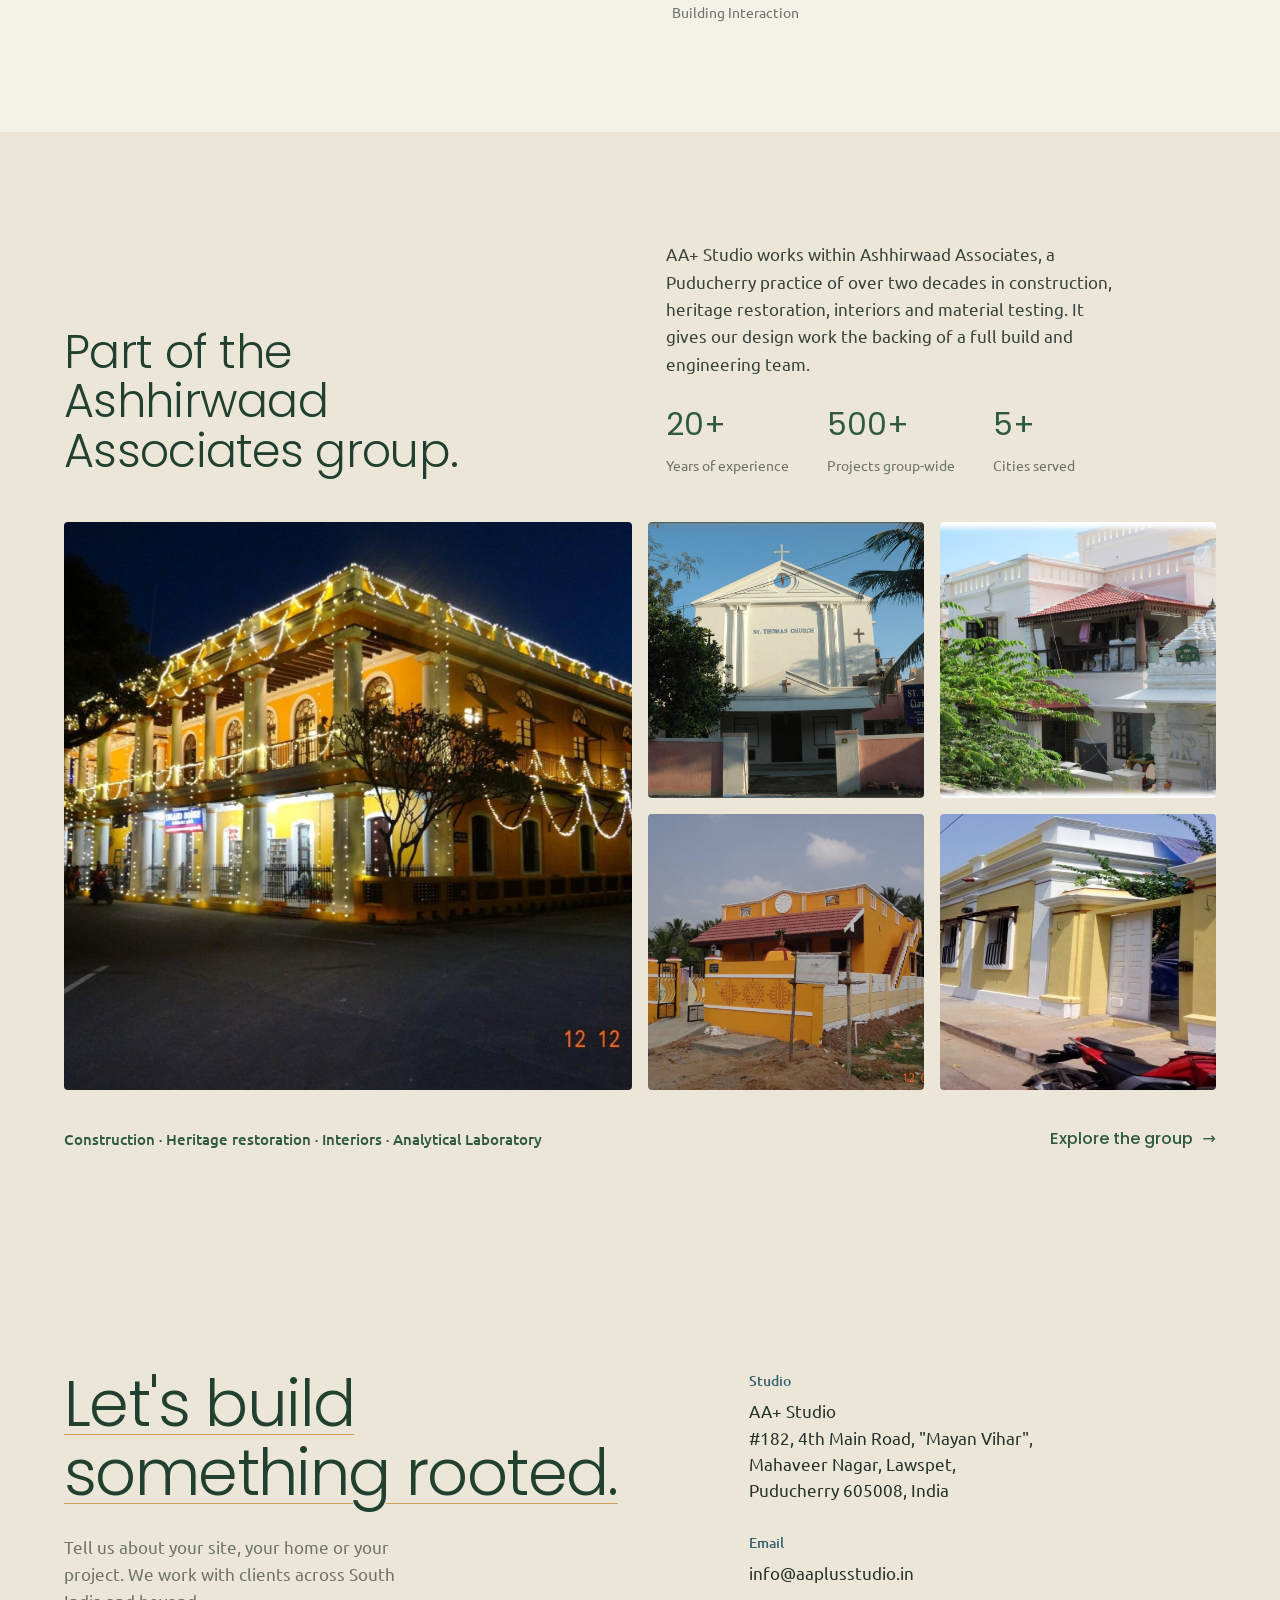
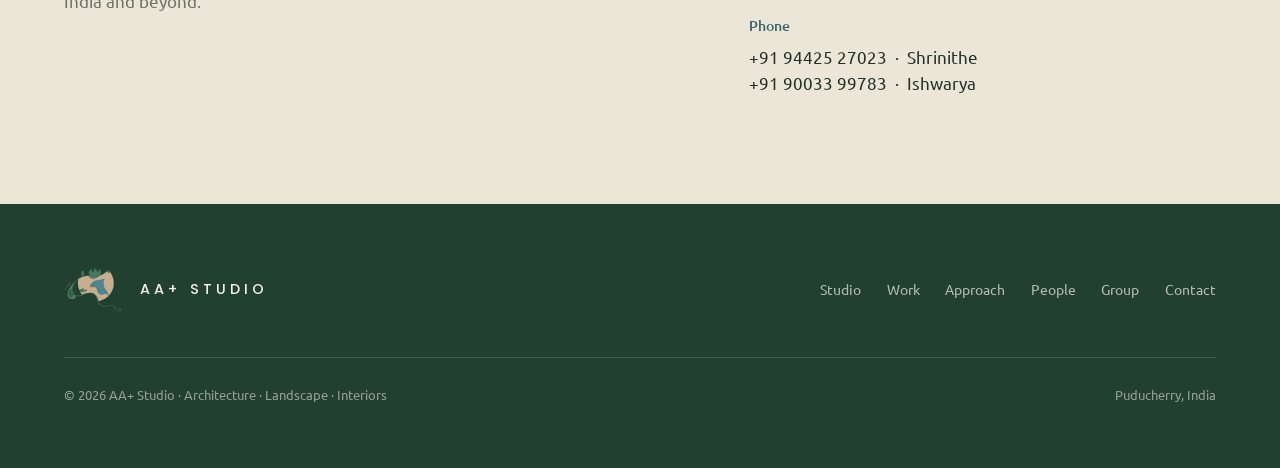
==== commit a12d1b9c: "Unify People section text into one consistent paragraph block Merged the intro line into the story s" ====
--- a/index.html
+++ b/index.html
@@ -170,10 +170,9 @@
 <section class="people wrap" id="people">
   <div class="people-head reveal">
     <h2>Two architects, one shared studio.</h2>
-    <p>Shrinithe and Ishwarya design every project together, across architecture, landscape and interiors. Two backgrounds feeding one continuous conversation, from the first sketch to the last plant.</p>
   </div>
   <div class="people-story reveal">
-    <p>The two met on the job, at a firm where Ishwarya was an intern and Shrinithe a junior architect fresh out of college. They hit it off over drawings and deadlines, then went their separate ways for master's degrees abroad. When they found themselves back in the same country, the question answered itself: why join someone else's practice when they could build their own and make their mark?</p>
+    <p>Shrinithe and Ishwarya design every project together, across architecture, landscape and interiors. Two backgrounds feeding one continuous conversation, from the first sketch to the last plant. The two met on the job, at a firm where Ishwarya was an intern and Shrinithe a junior architect fresh out of college. They hit it off over drawings and deadlines, then went their separate ways for master's degrees abroad. When they found themselves back in the same country, the question answered itself: why join someone else's practice when they could build their own and make their mark?</p>
     <p>AA+ Studio is also their way of bringing home what those years in the West taught them, from human-building research to contemporary landscape practice, and letting it meet the climate, craft and culture of South India. That intersection is the studio.</p>
     <p>As for disagreements, there are surprisingly few. When one does come up, they find the middle ground and keep the work in harmony. It is a big part of why the partnership works.</p>
   </div>
--- a/styles.css
+++ b/styles.css
@@ -279,9 +279,9 @@
    People
    ============================================================ */
 .people { padding-block: clamp(5rem, 12vh, 9rem); }
-.people-head { max-width: 54ch; margin-bottom: clamp(2.5rem,6vh,4rem); }
+.people-head { max-width: 64ch; margin-bottom: clamp(1.8rem,4vh,2.6rem); }
 .people-head h2 { font-size: clamp(2rem, 4vw, 3.2rem); font-weight: 300; }
-.people-head p { margin-top: 1.2rem; color: var(--muted); max-width: 50ch; }
+.people-head p { margin-top: 1.4rem; font-size: clamp(1.12rem, 1vw + 0.95rem, 1.42rem); line-height: 1.5; color: var(--ink); max-width: 40ch; }
 .people-grid { display: grid; grid-template-columns: 1fr 1fr; gap: clamp(2rem, 5vw, 4.5rem); }
 .person { border-top: 1px solid var(--line); padding-top: 1.8rem; }
 .people-story { max-width: 64ch; margin-bottom: clamp(2.8rem, 7vh, 4.5rem); color: #37423a; }
@@ -295,9 +295,9 @@
   padding: 0.08em 0.14em 0 0;
   color: var(--pine);
 }
-.person .p-photo { aspect-ratio: 4 / 5; max-width: 340px; overflow: hidden; border-radius: 4px; background: var(--paper-2); margin-bottom: 1.6rem; }
+.person .p-photo { width: clamp(180px, 22vw, 240px); aspect-ratio: 1 / 1; overflow: hidden; border-radius: 50%; background: var(--paper-2); margin-bottom: 1.6rem; }
 .person .p-photo img { width: 100%; height: 100%; object-fit: cover; filter: saturate(0.94); transition: transform 1.1s var(--ease); }
-.person .p-photo:hover img { transform: scale(1.04); }
+.person .p-photo:hover img { transform: scale(1.05); }
 .person h3 { font-size: clamp(1.8rem, 2.5vw, 2.4rem); font-weight: 300; letter-spacing: -0.01em; }
 .person .role { color: var(--lake-deep); font-size: 0.98rem; margin-top: 0.4rem; font-weight: 500; }
 .person p { margin-top: 1.1rem; color: #37423a; max-width: 42ch; }
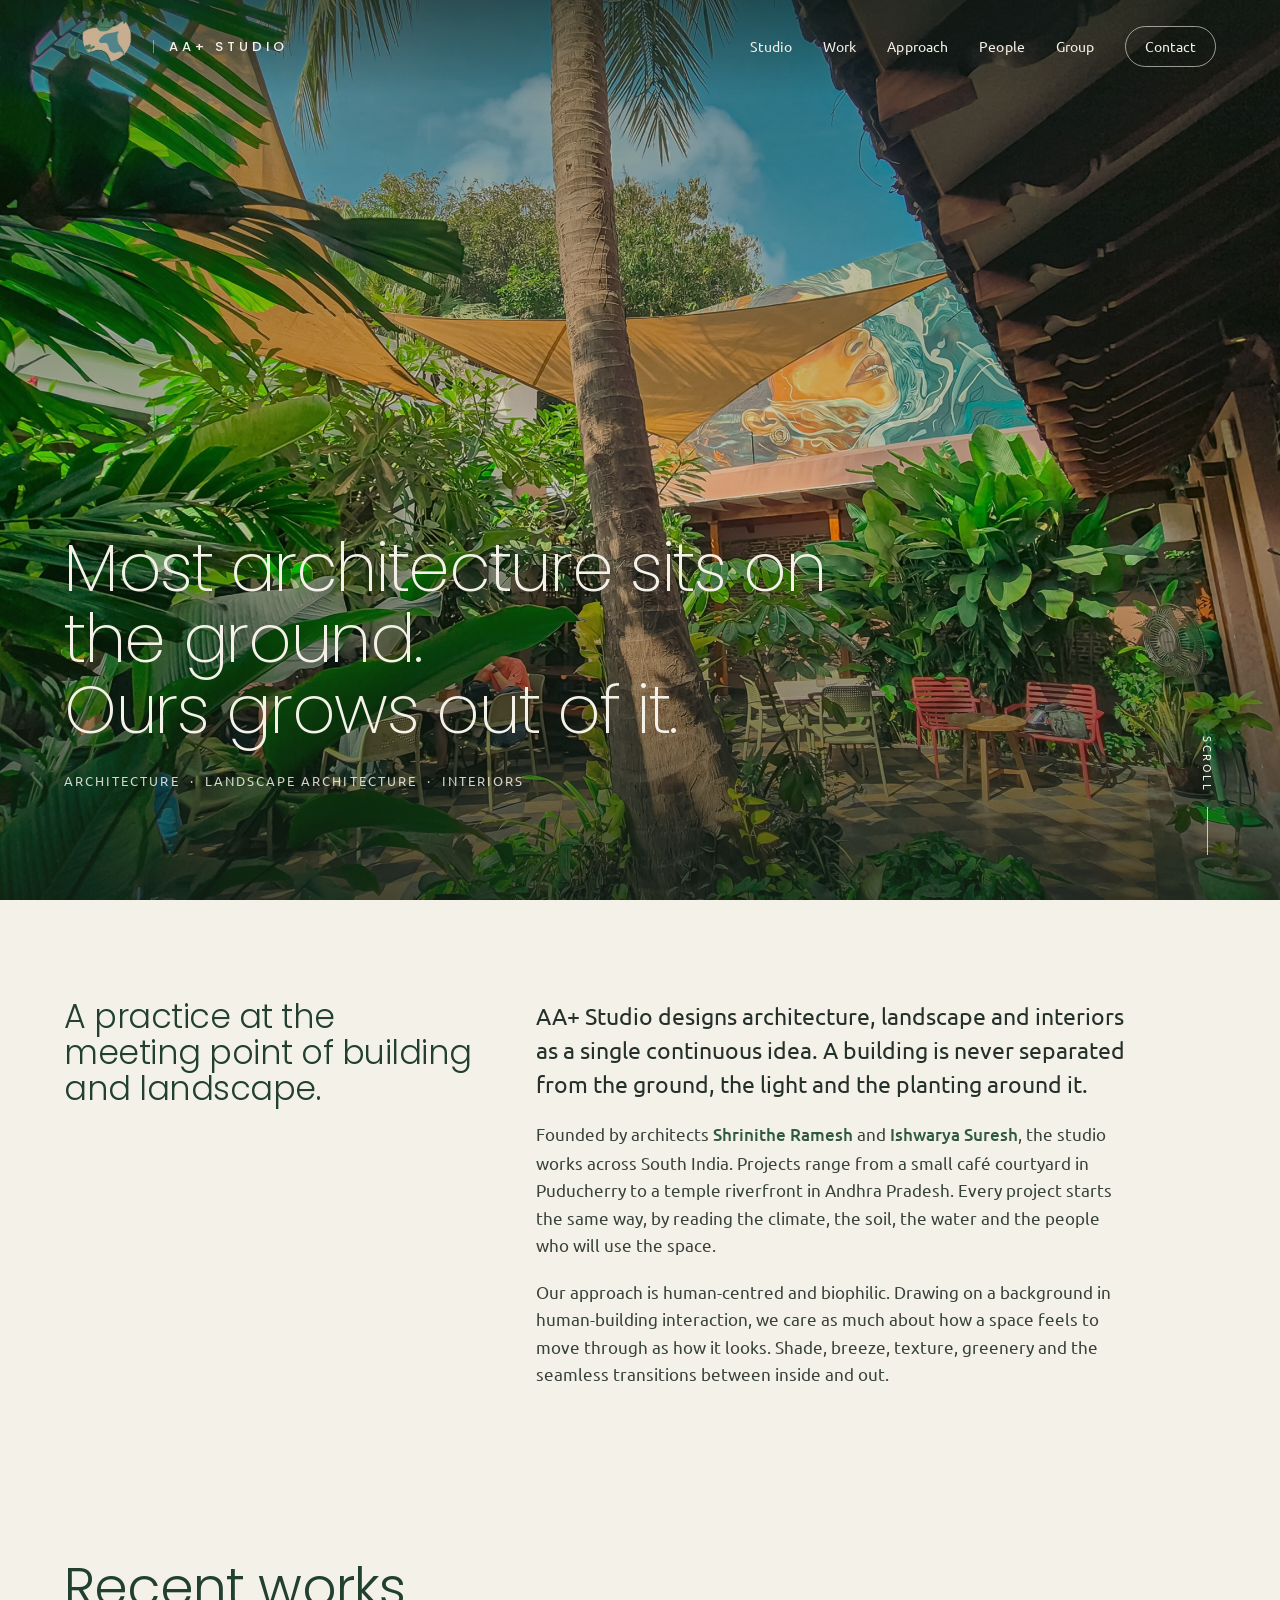
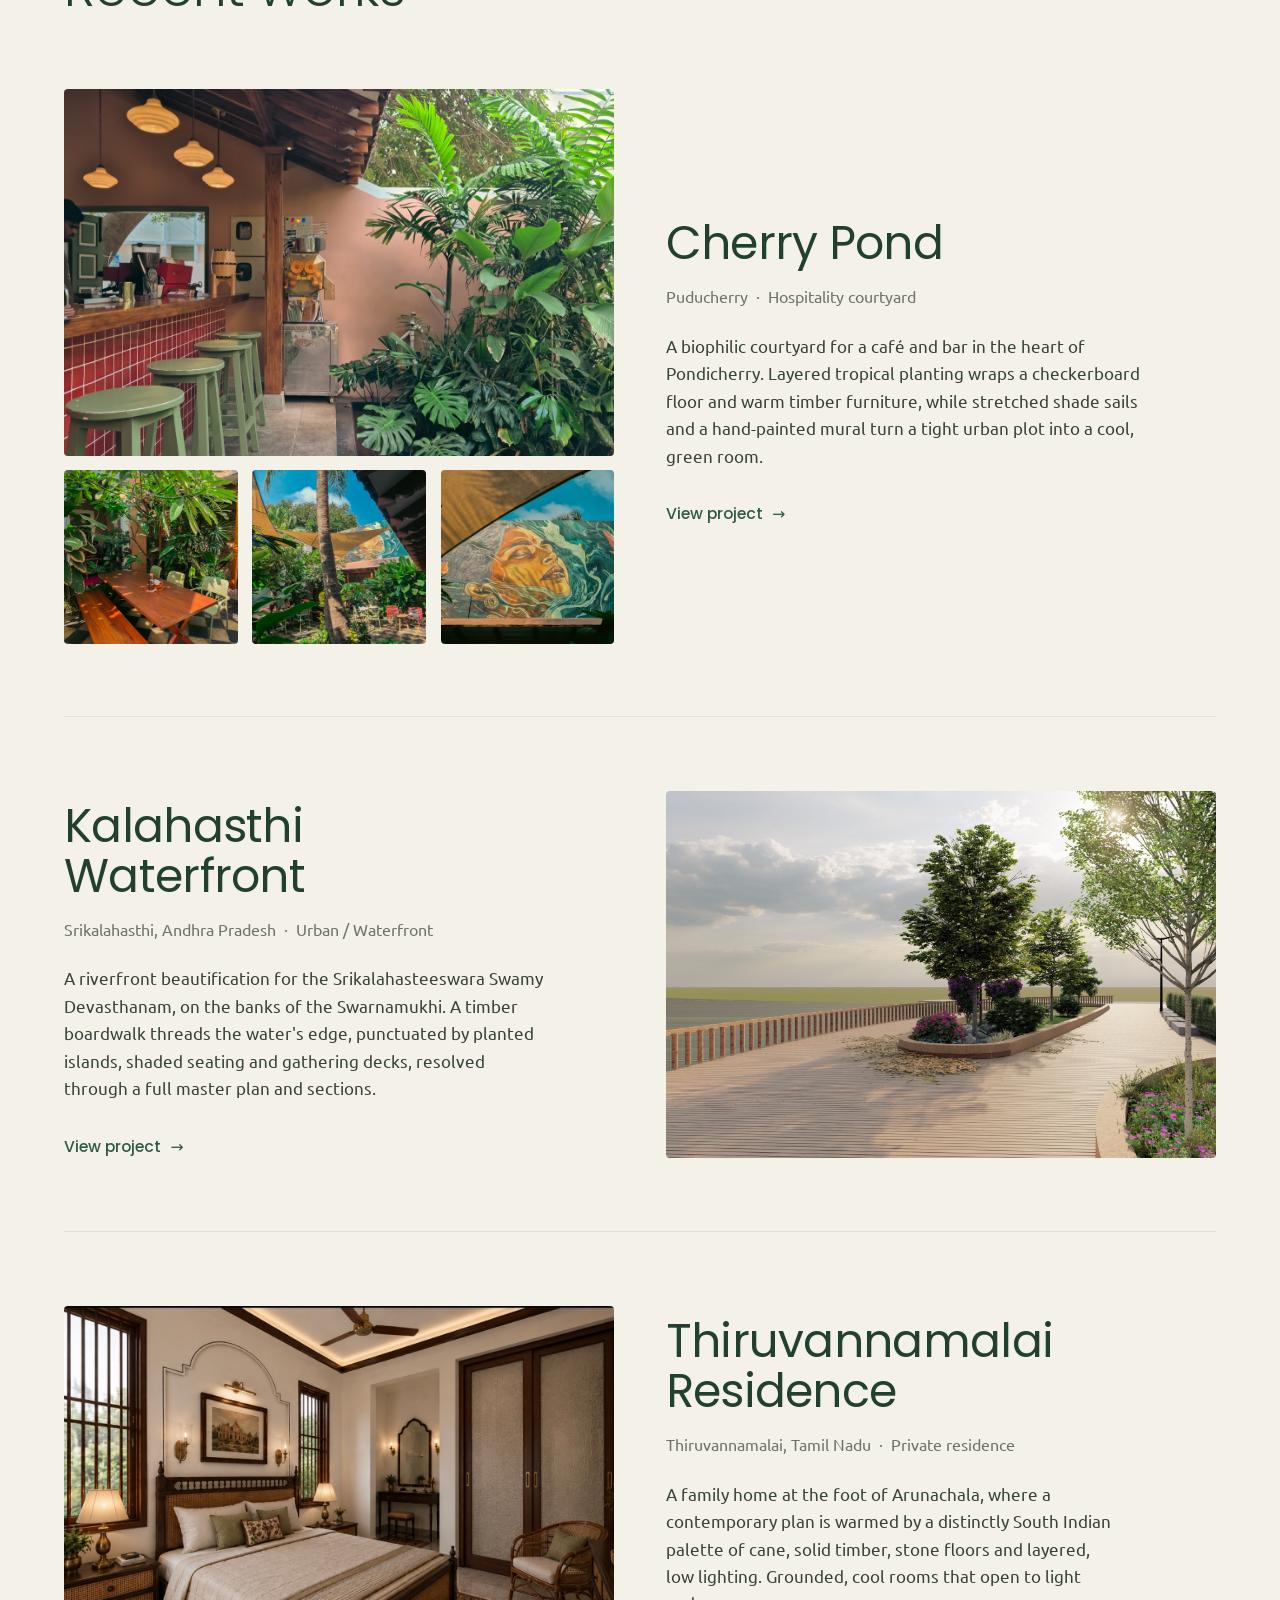
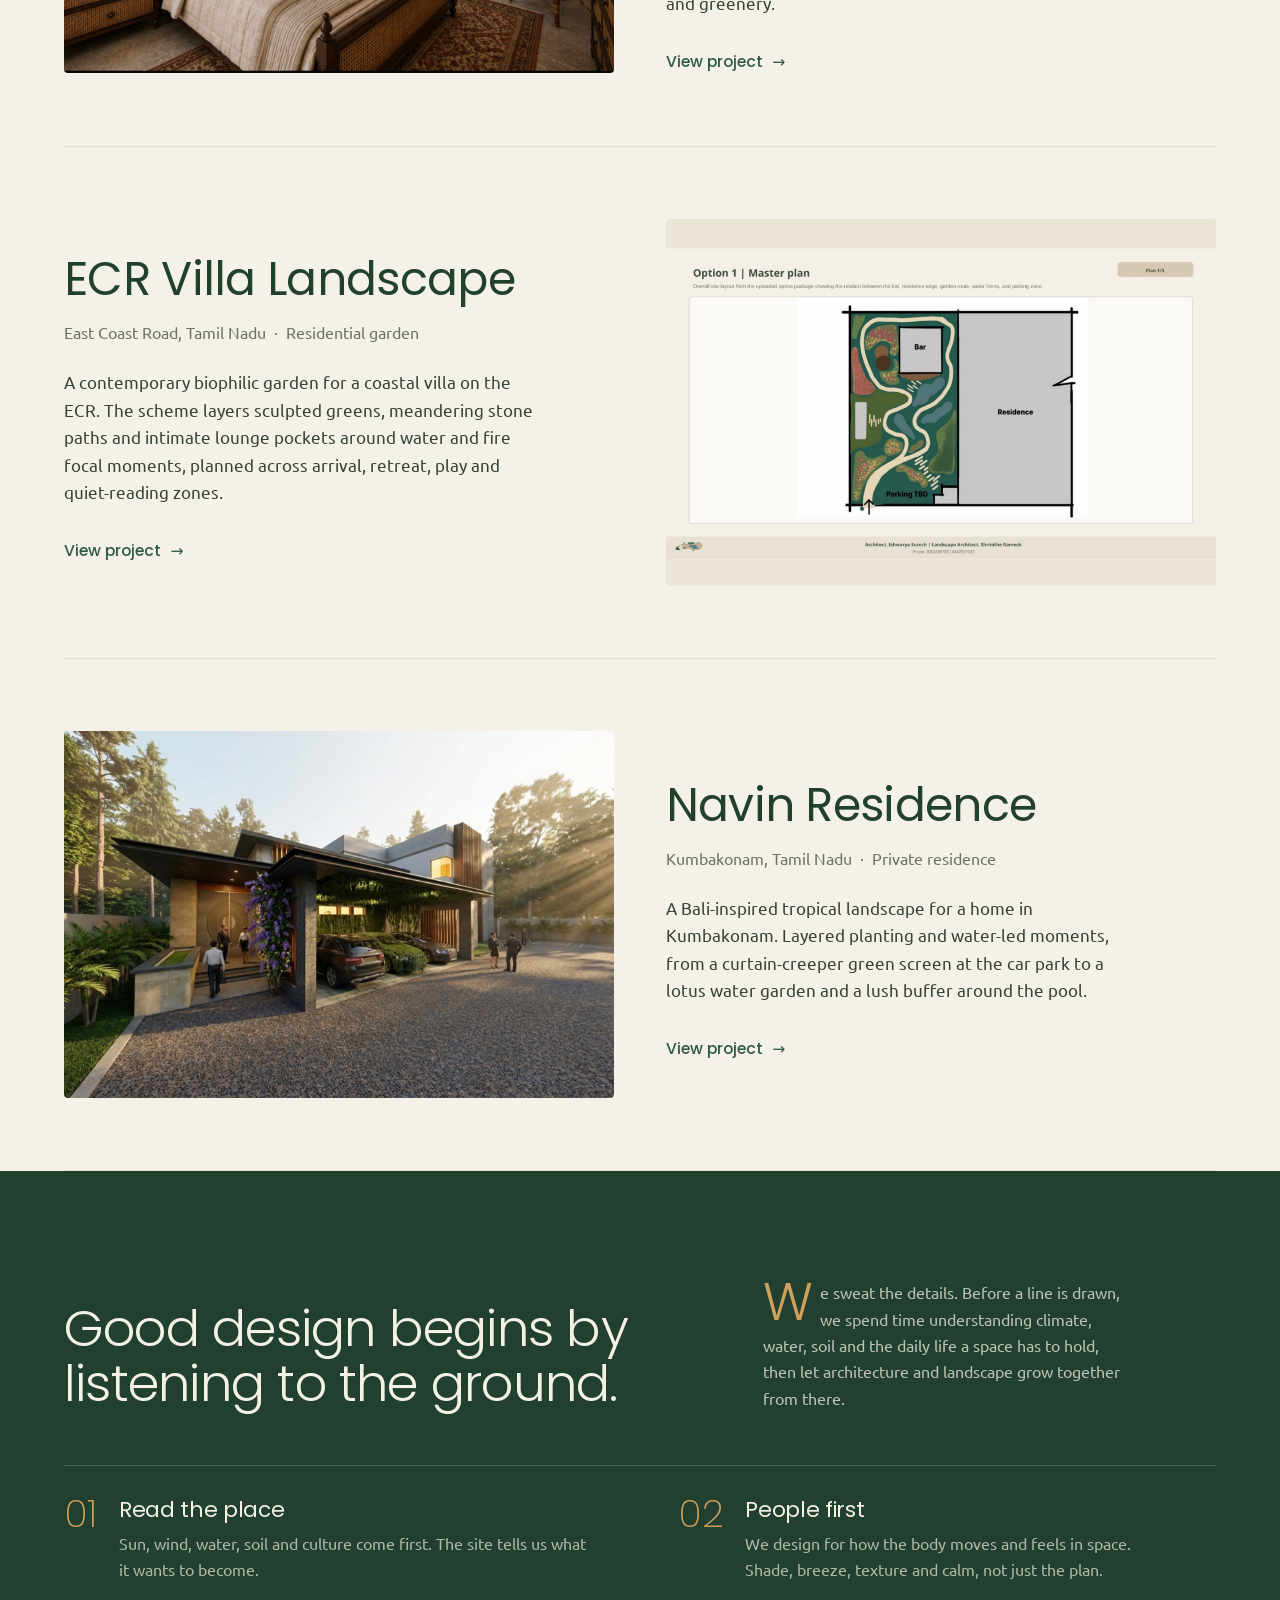
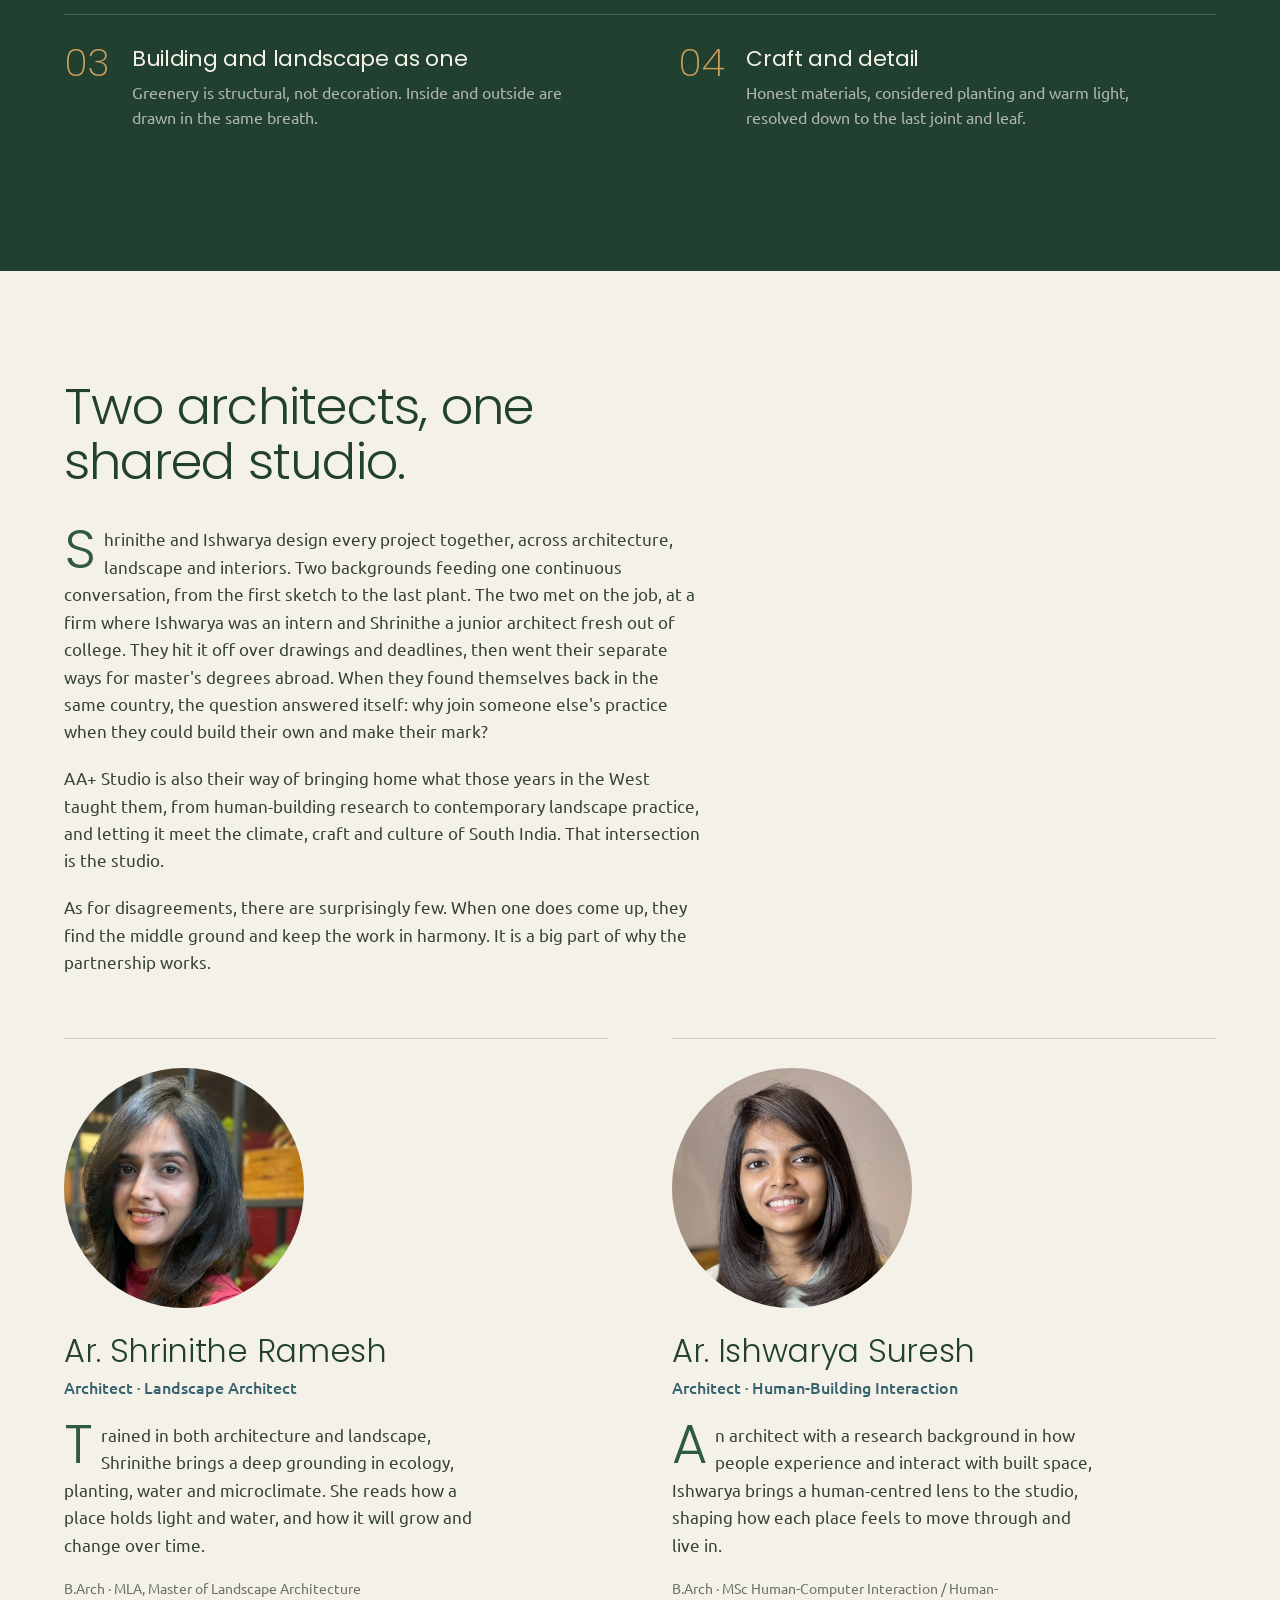
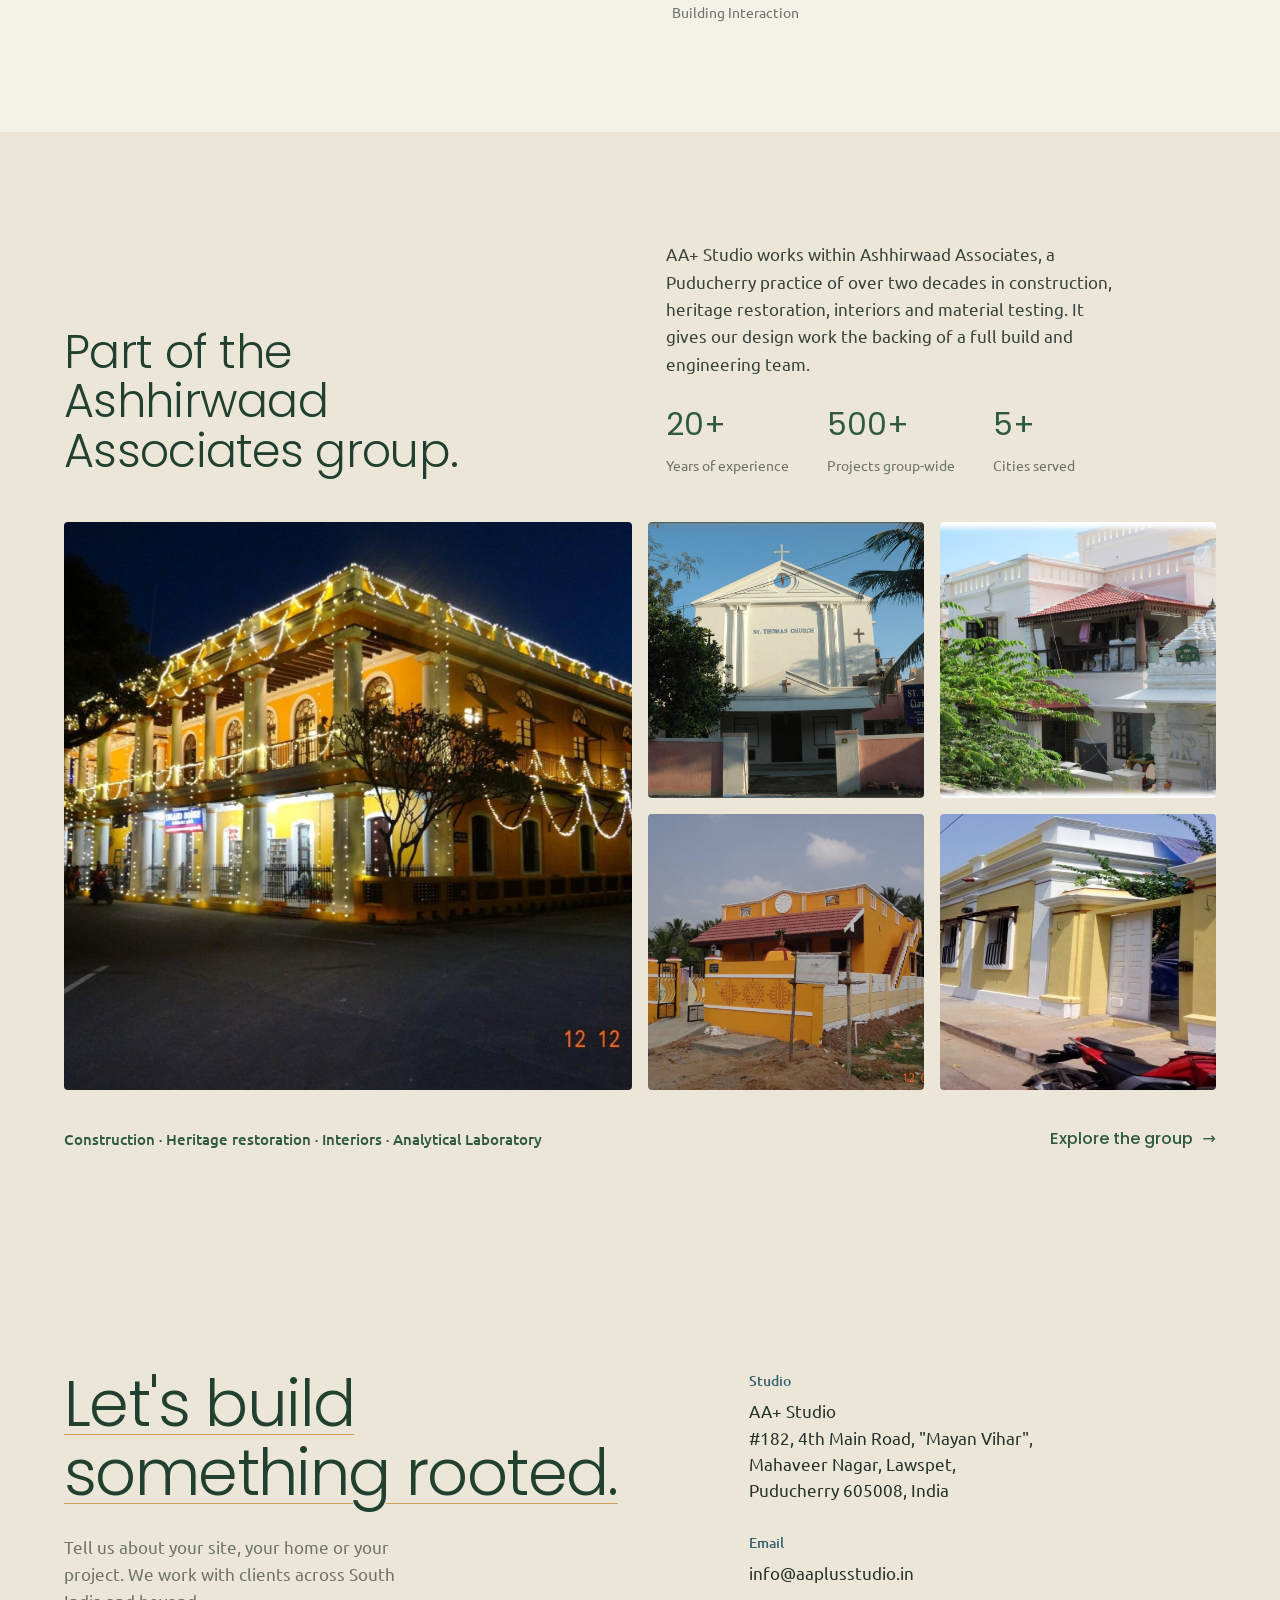
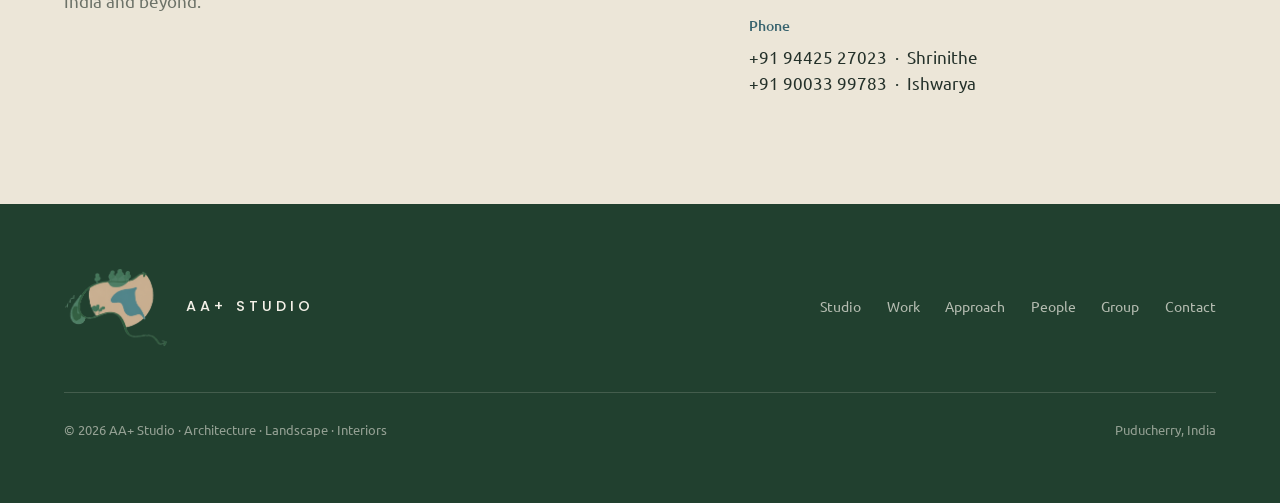
==== commit 012e26d6: "Cache-bust stylesheet and script URLs (v=4) Forces browsers and CDN caches to fetch the current CSS/" ====
--- a/index.html
+++ b/index.html
@@ -12,7 +12,7 @@
 <link rel="preconnect" href="https://fonts.googleapis.com" />
 <link rel="preconnect" href="https://fonts.gstatic.com" crossorigin />
 <link href="https://fonts.googleapis.com/css2?family=Poppins:ital,wght@0,300;0,400;0,500;0,600;1,300&family=Ubuntu:wght@400;500;700&display=swap" rel="stylesheet" />
-<link rel="stylesheet" href="styles.css" />
+<link rel="stylesheet" href="styles.css?v=4" />
 <link rel="icon" href="assets/brand/favicon.svg" type="image/svg+xml" />
 <script>document.documentElement.classList.add('js');</script>
 </head>
@@ -267,6 +267,6 @@
   </div>
 </footer>
 
-<script src="script.js"></script>
+<script src="script.js?v=4"></script>
 </body>
 </html>
--- a/styles.css
+++ b/styles.css
@@ -81,7 +81,7 @@
   box-shadow: 0 1px 0 var(--line-soft);
 }
 .brand { display: flex; align-items: center; gap: 0.7rem; color: var(--pine-deep); }
-.brand img { width: 46px; height: 36px; flex: none; object-fit: contain; }
+.brand img { width: 78px; height: 60px; flex: none; object-fit: contain; }
 .brand .word {
   font-family: var(--display); font-weight: 500;
   letter-spacing: 0.3em; font-size: 0.82rem; text-indent: 0.3em;
@@ -340,7 +340,7 @@
 .footer { background: var(--pine-deep); color: rgba(244,241,232,0.7); padding-block: clamp(3rem, 7vh, 5rem); }
 .footer-top { display: flex; justify-content: space-between; align-items: center; gap: 2rem; flex-wrap: wrap; }
 .footer-mark { display: flex; align-items: center; gap: 0.9rem; color: var(--paper); }
-.footer-mark img { width: 58px; height: 45px; object-fit: contain; }
+.footer-mark img { width: 104px; height: 80px; object-fit: contain; }
 .footer-mark .word { font-family: var(--display); font-weight: 500; letter-spacing: 0.28em; font-size: 0.9rem; text-indent: 0.28em; }
 .footer-nav { display: flex; gap: 1.6rem; font-size: 0.9rem; }
 .footer-nav a:hover { color: var(--paper); }
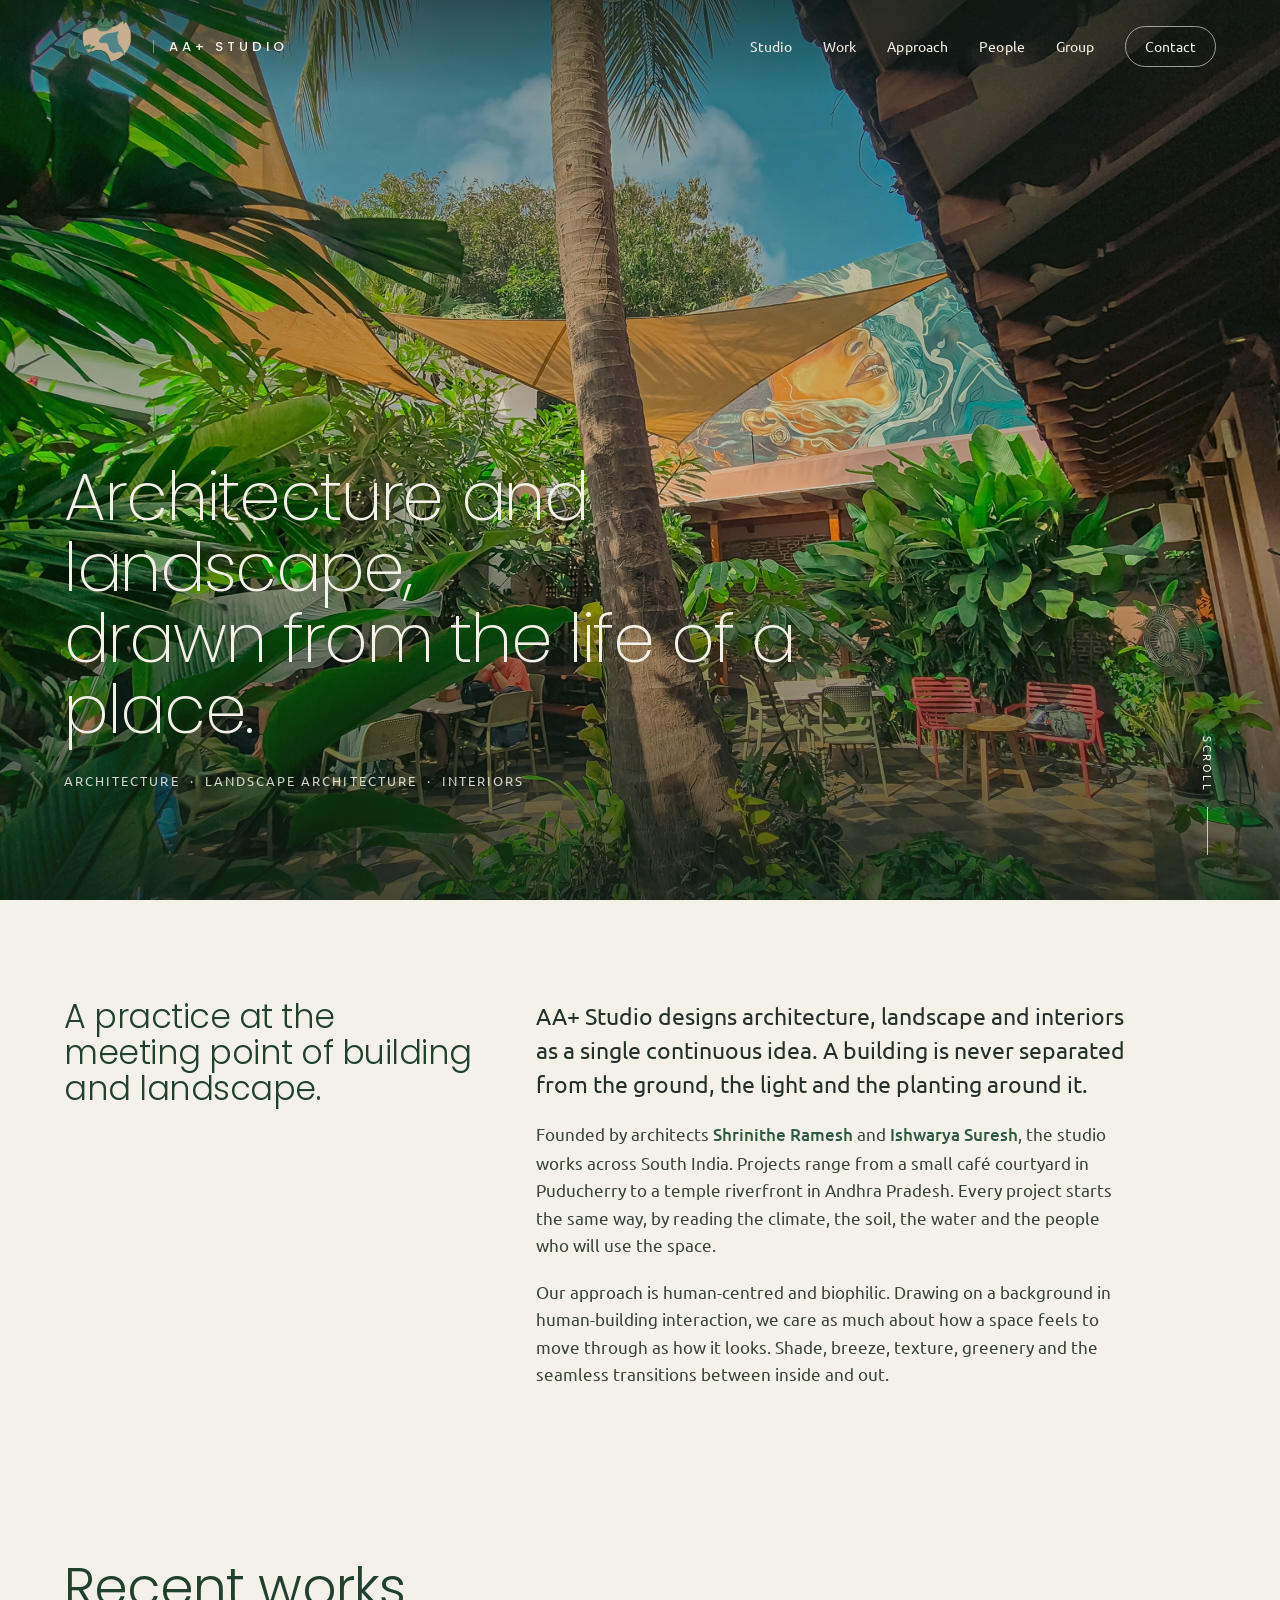
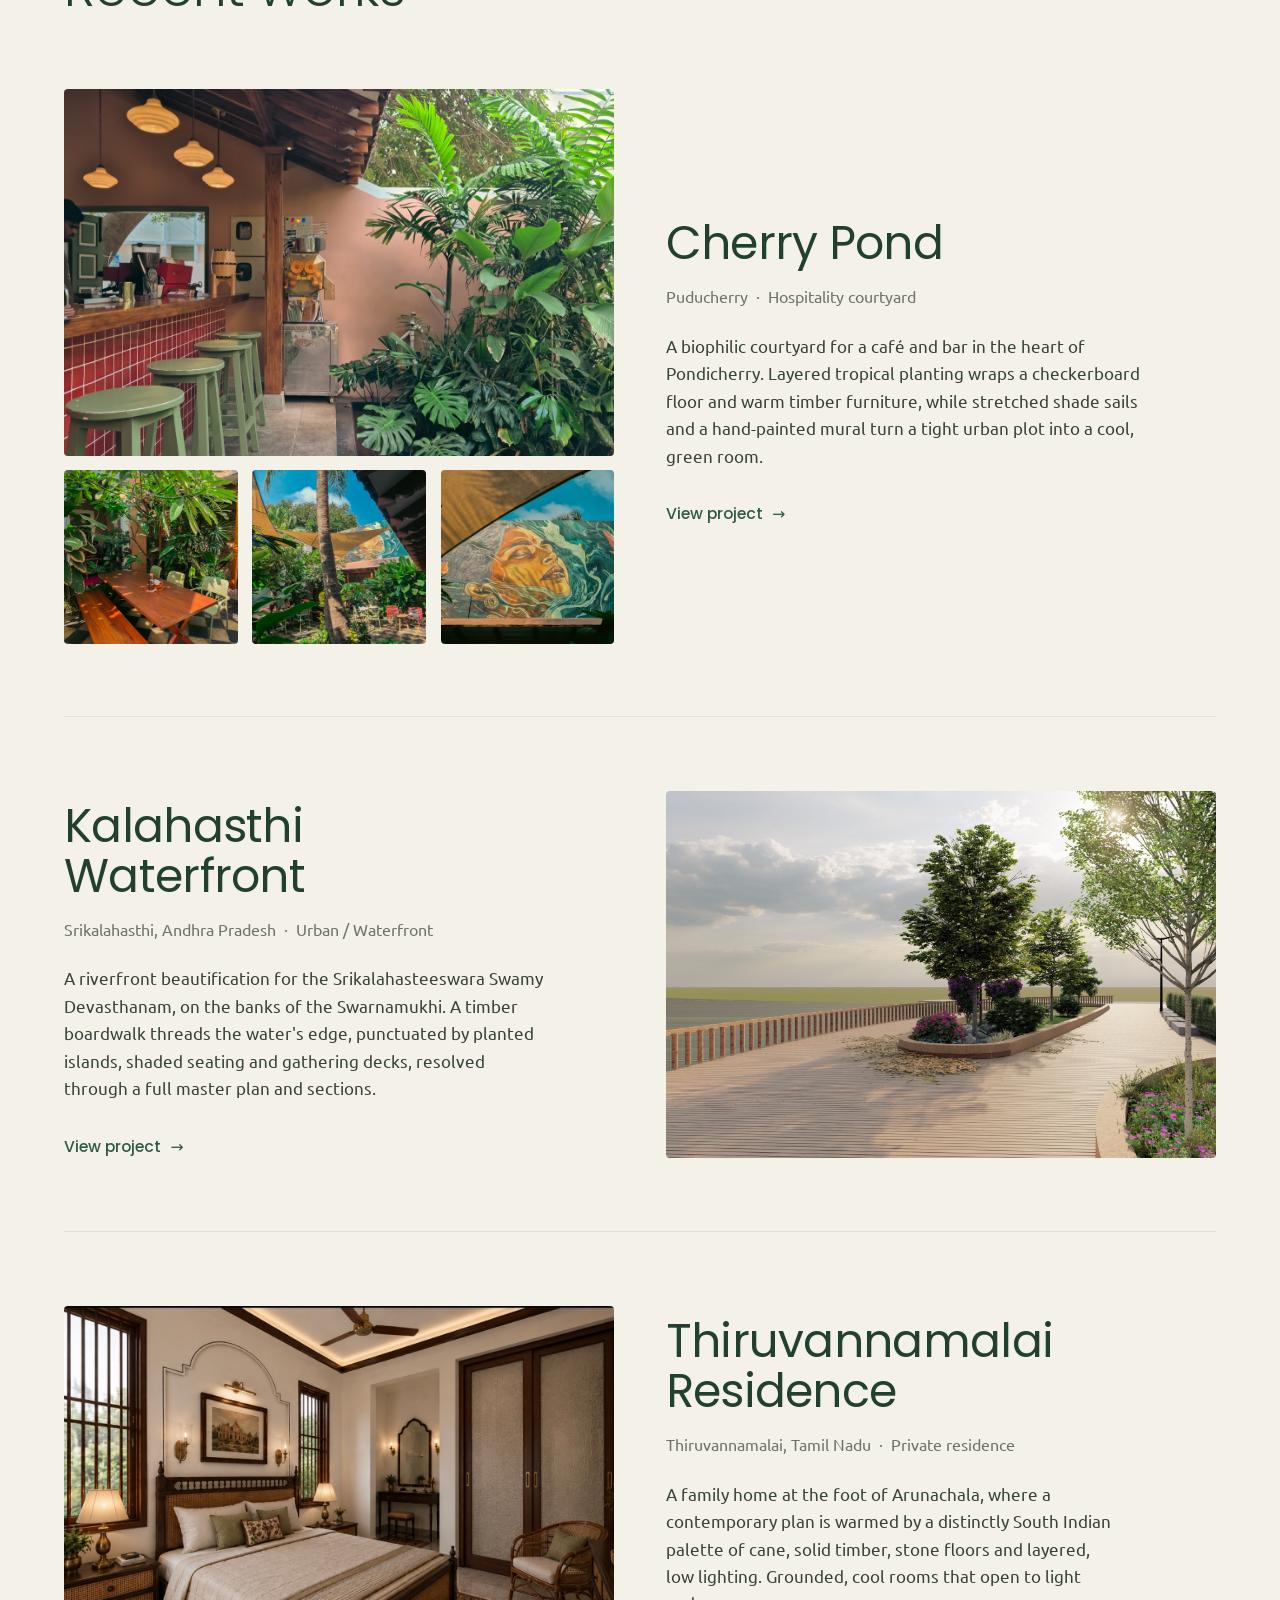
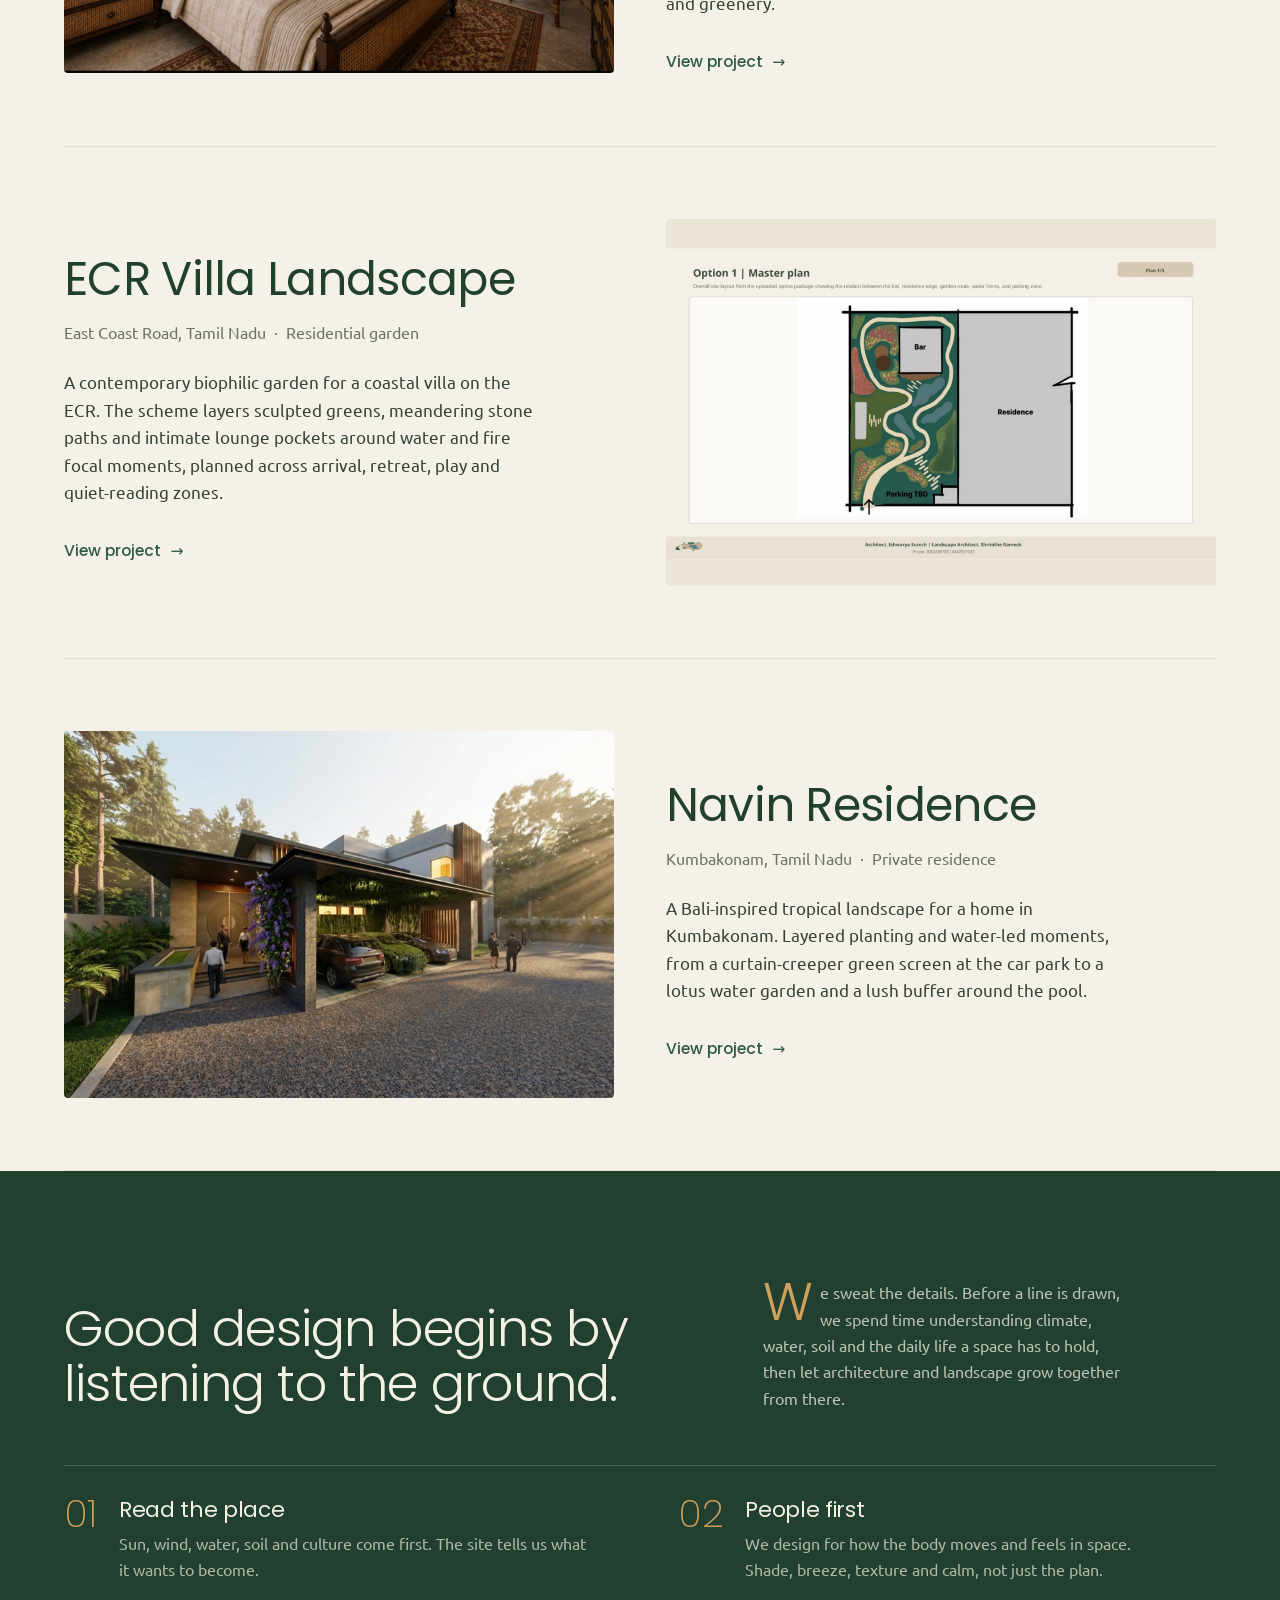
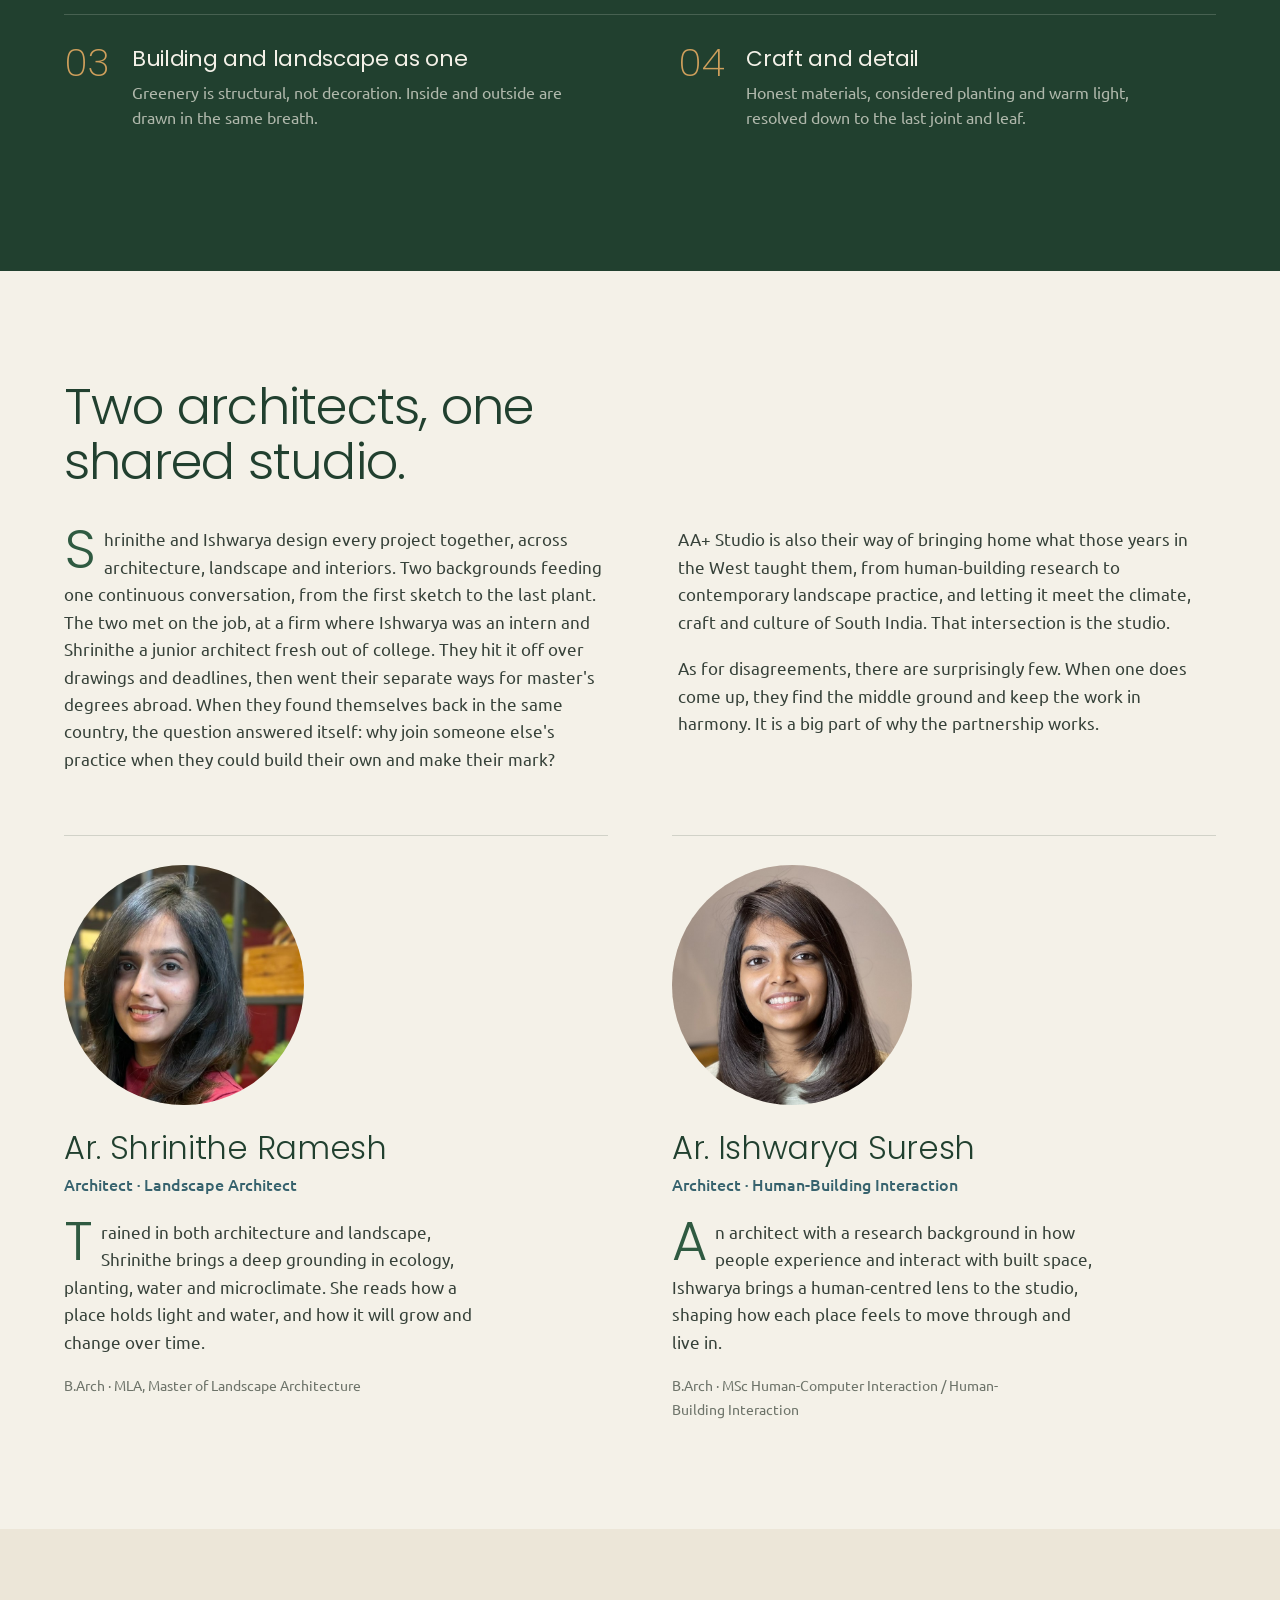
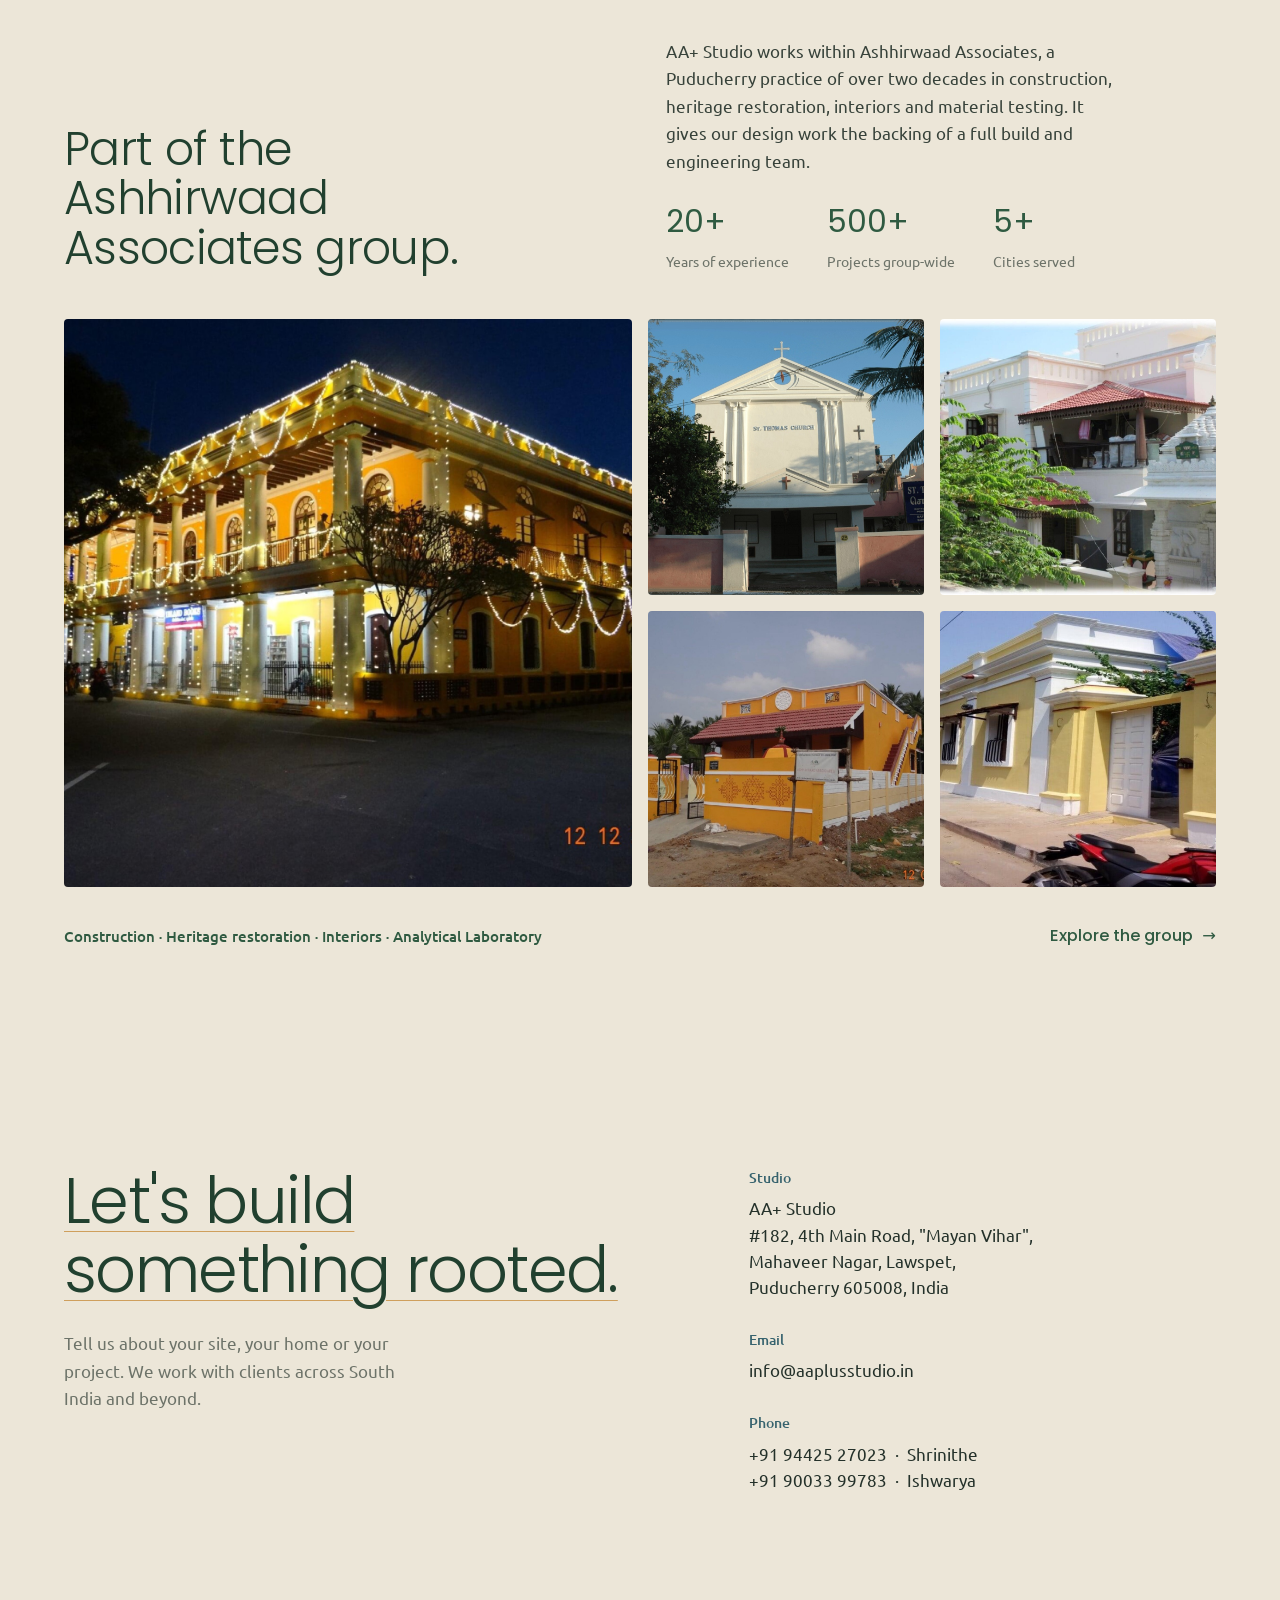
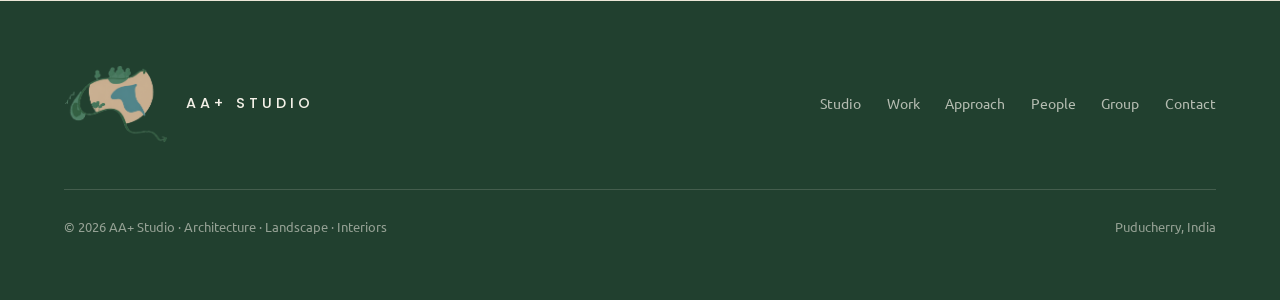
==== commit e6ef2b30: "Revert hero headline; spread People story into two full-width columns Back to 'Architecture and land" ====
--- a/index.html
+++ b/index.html
@@ -12,7 +12,7 @@
 <link rel="preconnect" href="https://fonts.googleapis.com" />
 <link rel="preconnect" href="https://fonts.gstatic.com" crossorigin />
 <link href="https://fonts.googleapis.com/css2?family=Poppins:ital,wght@0,300;0,400;0,500;0,600;1,300&family=Ubuntu:wght@400;500;700&display=swap" rel="stylesheet" />
-<link rel="stylesheet" href="styles.css?v=4" />
+<link rel="stylesheet" href="styles.css?v=5" />
 <link rel="icon" href="assets/brand/favicon.svg" type="image/svg+xml" />
 <script>document.documentElement.classList.add('js');</script>
 </head>
@@ -44,7 +44,7 @@
   <img class="hero-bg" src="assets/projects/cherrypond-hero.jpg" alt="Cherry Pond, a lush biophilic courtyard in Puducherry with shade sails, a tall palm, tropical planting and casual seating" fetchpriority="high" />
   <div class="hero-veil"></div>
   <div class="hero-full-in wrap">
-    <h1>Most architecture sits on the ground.<br>Ours grows out of it.</h1>
+    <h1>Architecture and landscape,<br>drawn from the life of a place.</h1>
     <p class="hero-sub">Architecture &nbsp;&middot;&nbsp; Landscape Architecture &nbsp;&middot;&nbsp; Interiors</p>
   </div>
   <a class="hero-scroll" href="#studio" aria-label="Scroll to explore"><span class="hs-word">Scroll</span><span class="hs-line"></span></a>
@@ -267,6 +267,6 @@
   </div>
 </footer>
 
-<script src="script.js?v=4"></script>
+<script src="script.js?v=5"></script>
 </body>
 </html>
--- a/styles.css
+++ b/styles.css
@@ -284,7 +284,11 @@
 .people-head p { margin-top: 1.4rem; font-size: clamp(1.12rem, 1vw + 0.95rem, 1.42rem); line-height: 1.5; color: var(--ink); max-width: 40ch; }
 .people-grid { display: grid; grid-template-columns: 1fr 1fr; gap: clamp(2rem, 5vw, 4.5rem); }
 .person { border-top: 1px solid var(--line); padding-top: 1.8rem; }
-.people-story { max-width: 64ch; margin-bottom: clamp(2.8rem, 7vh, 4.5rem); color: #37423a; }
+.people-story { margin-bottom: clamp(2.8rem, 7vh, 4.5rem); color: #37423a; }
+@media (min-width: 901px) {
+  .people-story { column-count: 2; column-gap: clamp(3rem, 6vw, 5.5rem); }
+  .people-story p { break-inside: avoid-column; }
+}
 .people-story p + p { margin-top: 1.2rem; }
 .people-story p:first-child::first-letter {
   float: left;
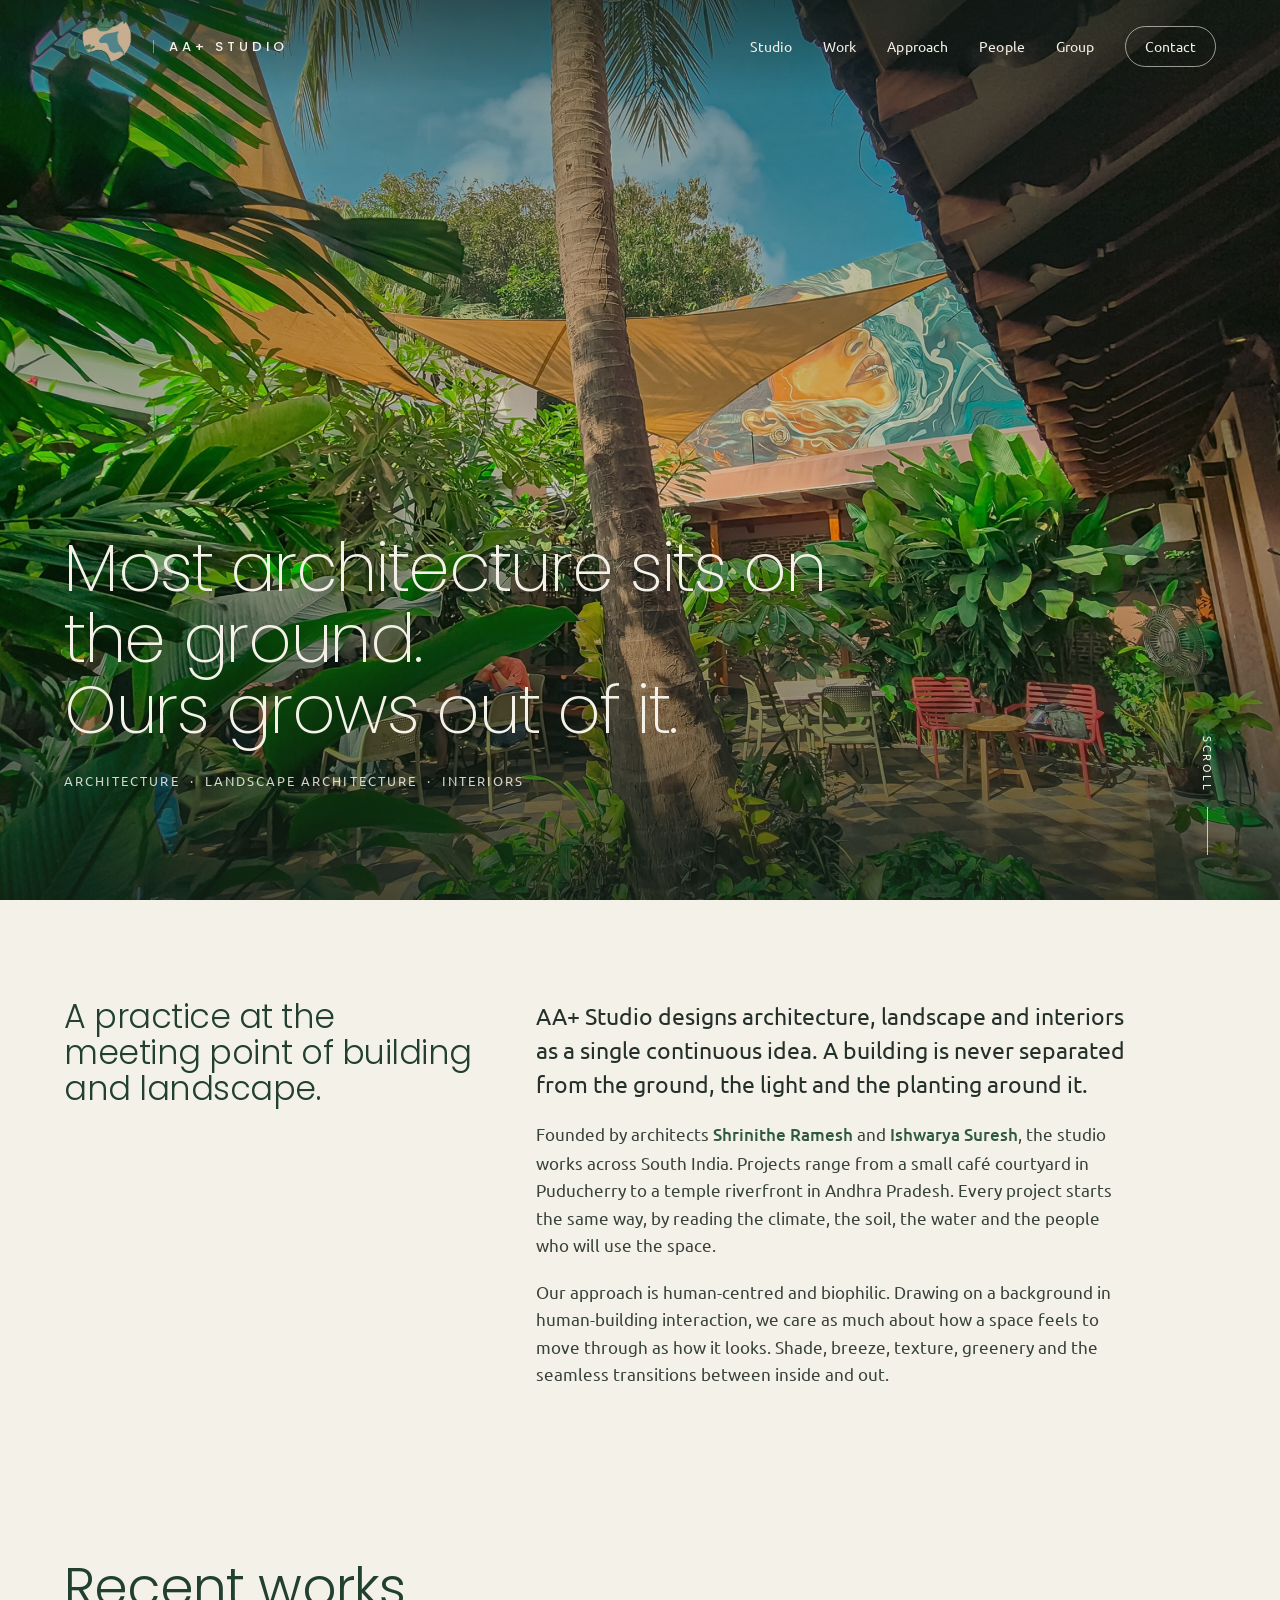
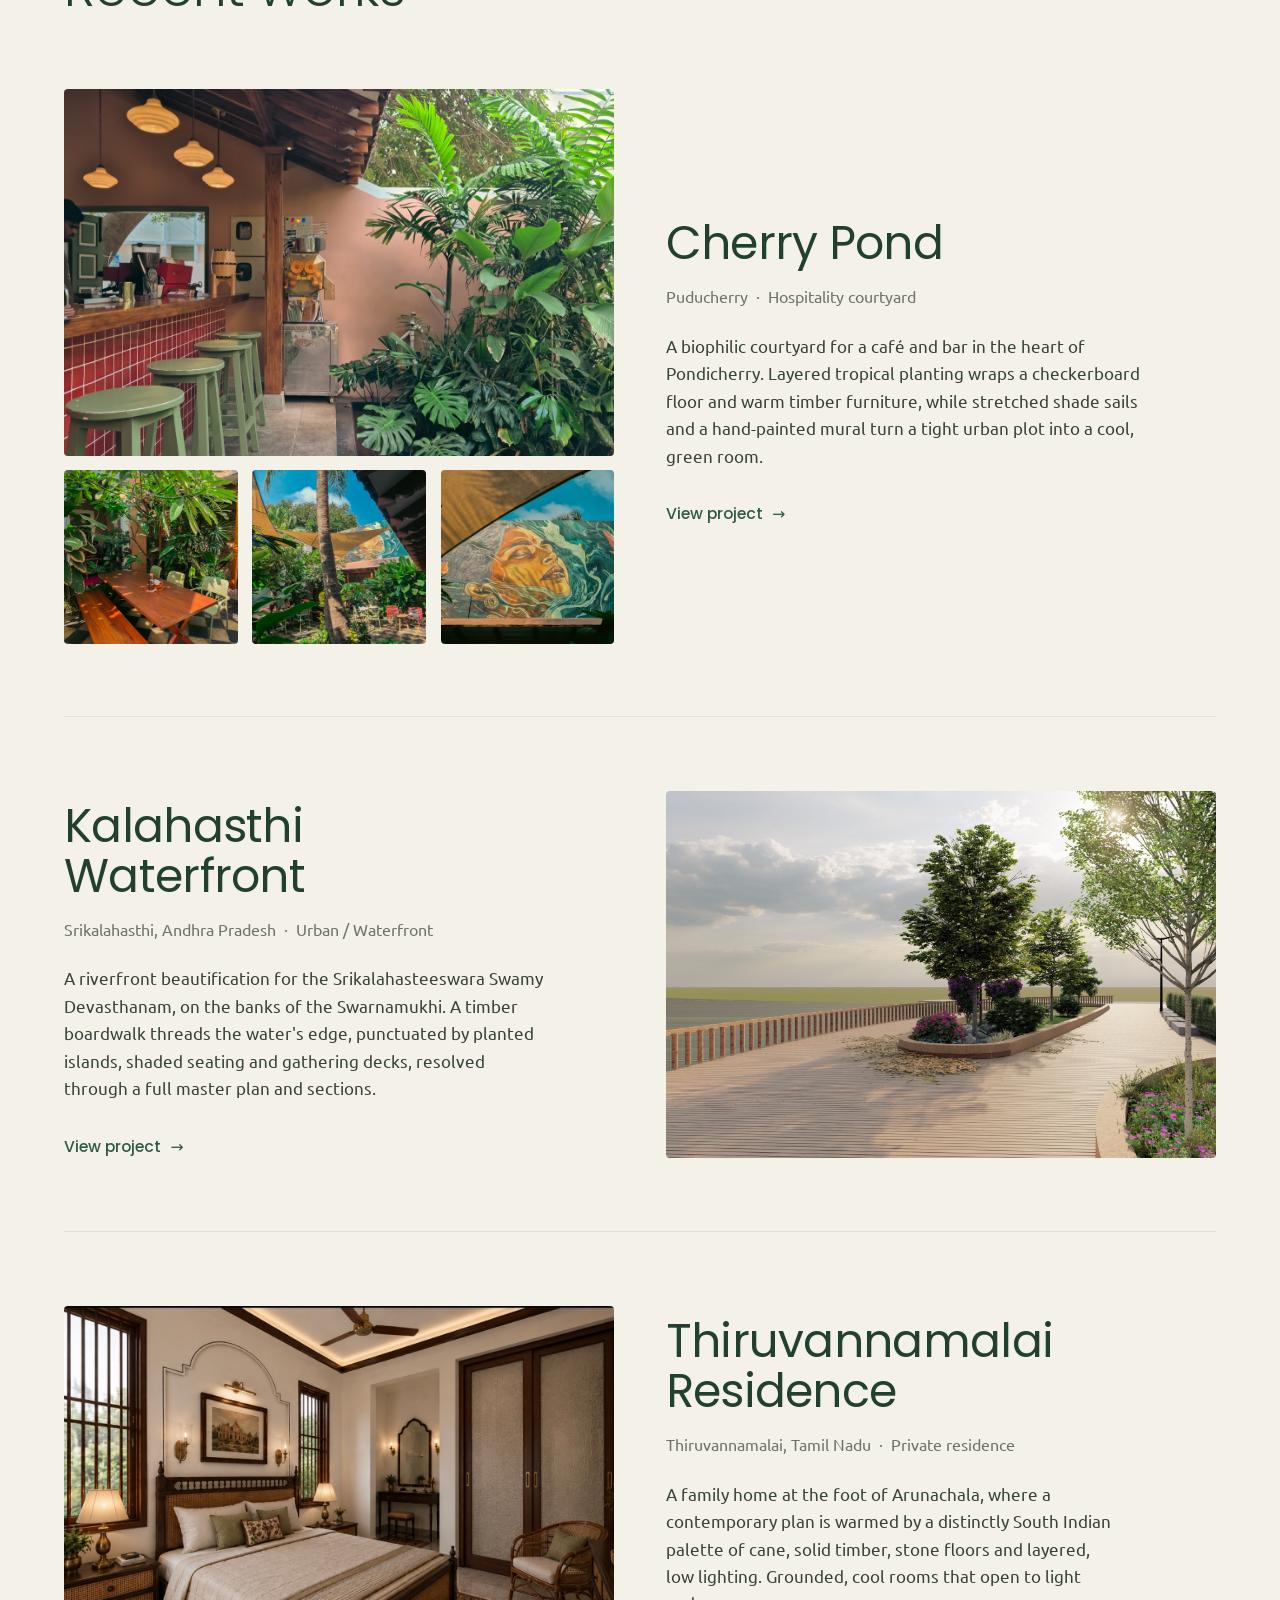
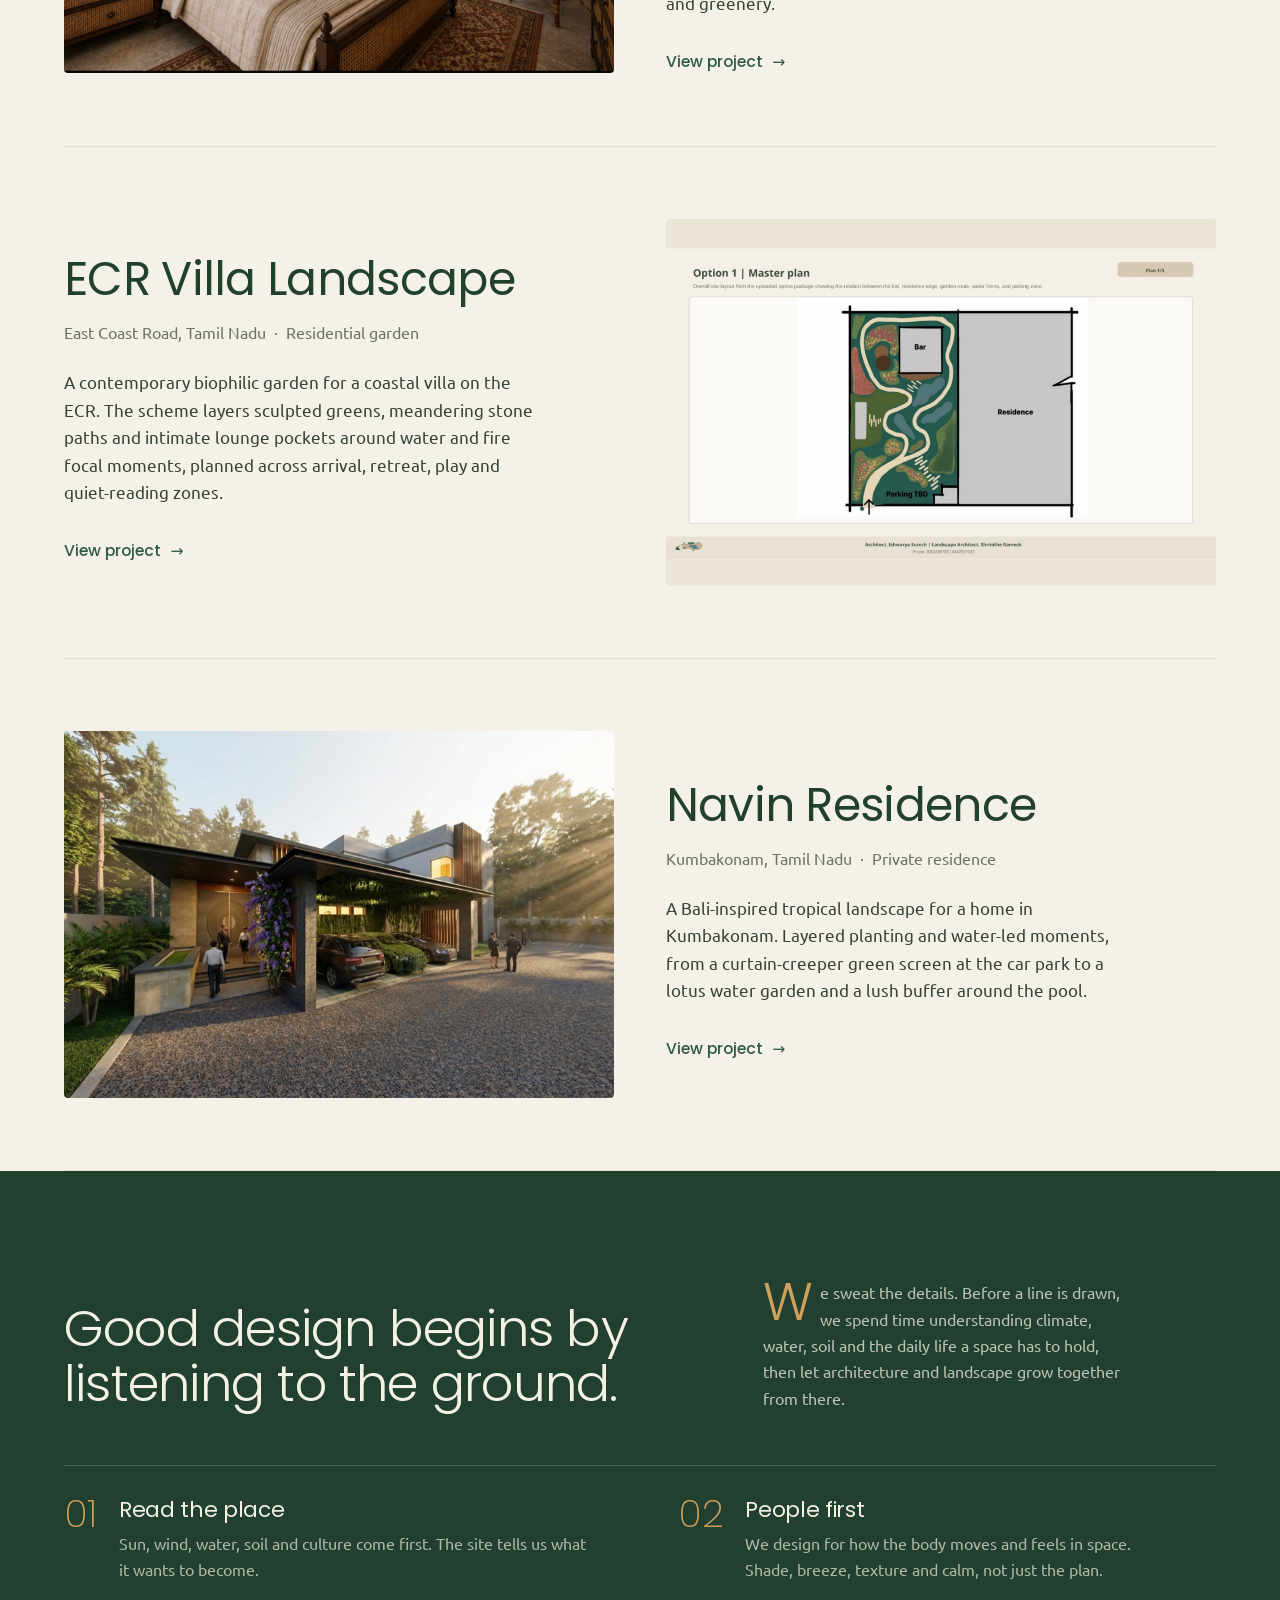
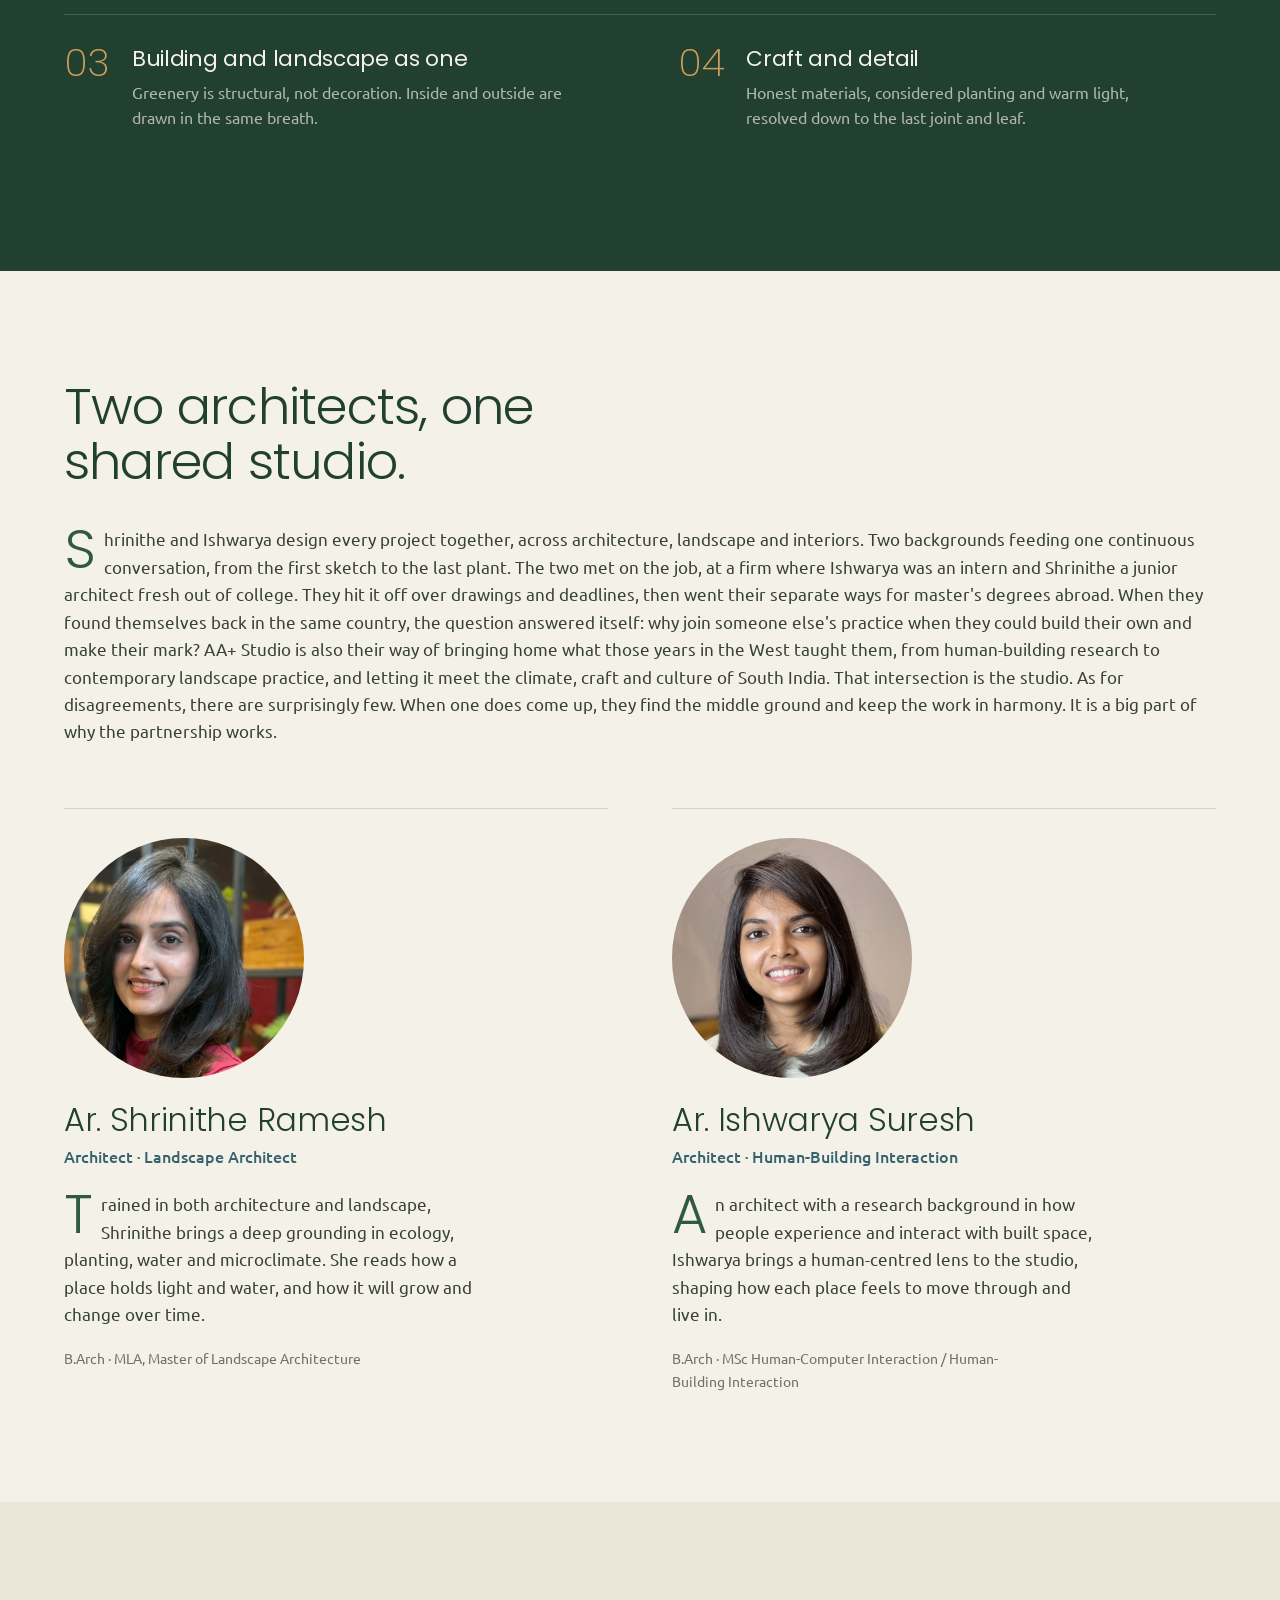
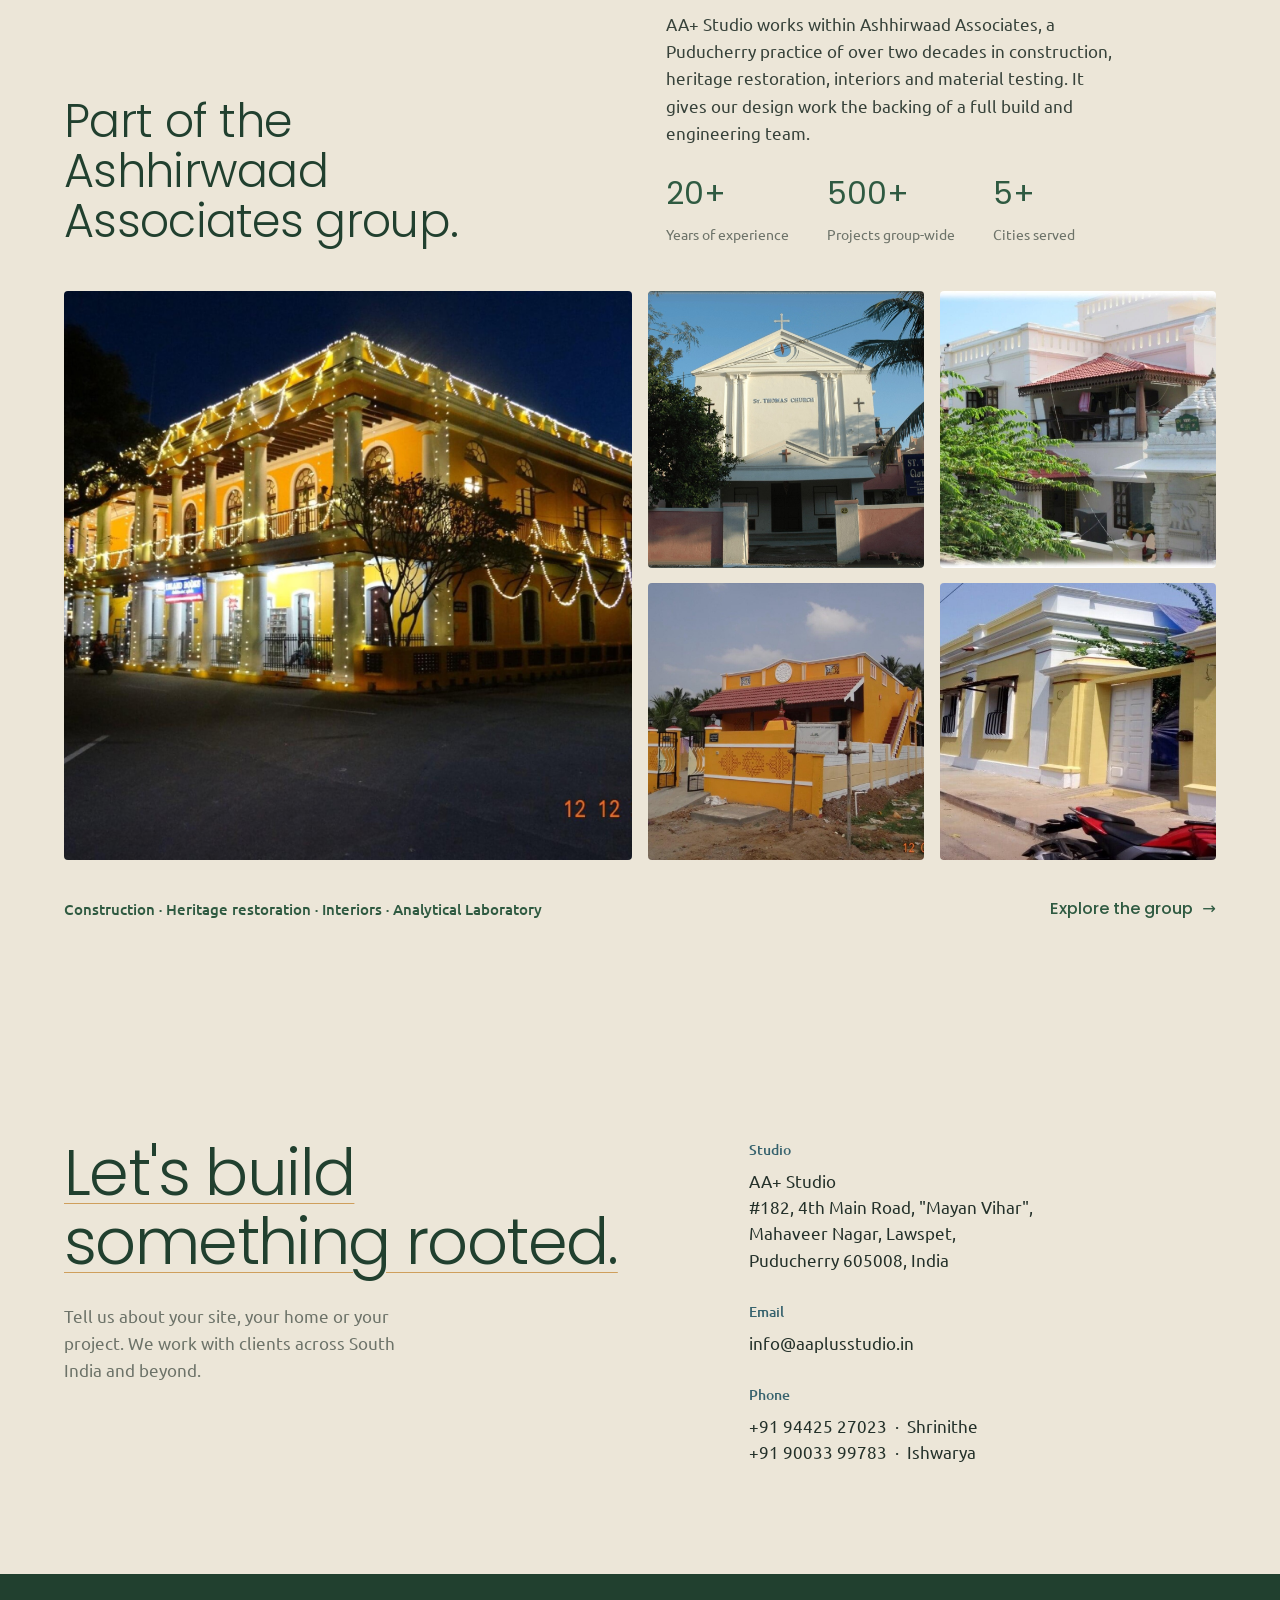
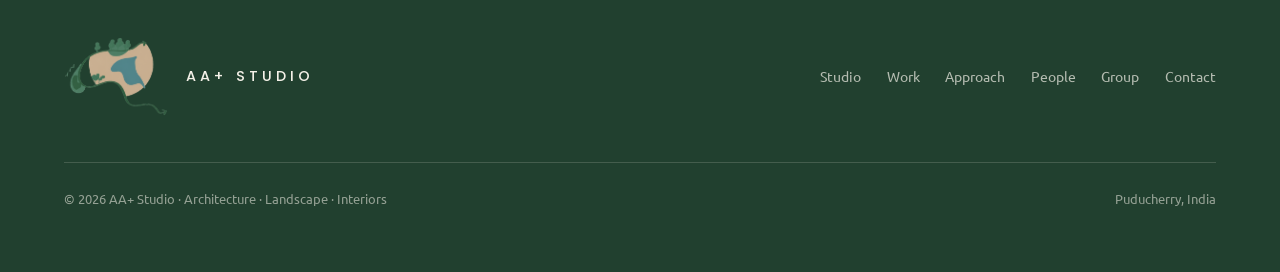
==== commit 2603f05b: "Restore 'grows out of it' headline; People story as one full-width paragraph Co-Authored-By: Claude " ====
--- a/index.html
+++ b/index.html
@@ -12,7 +12,7 @@
 <link rel="preconnect" href="https://fonts.googleapis.com" />
 <link rel="preconnect" href="https://fonts.gstatic.com" crossorigin />
 <link href="https://fonts.googleapis.com/css2?family=Poppins:ital,wght@0,300;0,400;0,500;0,600;1,300&family=Ubuntu:wght@400;500;700&display=swap" rel="stylesheet" />
-<link rel="stylesheet" href="styles.css?v=5" />
+<link rel="stylesheet" href="styles.css?v=6" />
 <link rel="icon" href="assets/brand/favicon.svg" type="image/svg+xml" />
 <script>document.documentElement.classList.add('js');</script>
 </head>
@@ -44,7 +44,7 @@
   <img class="hero-bg" src="assets/projects/cherrypond-hero.jpg" alt="Cherry Pond, a lush biophilic courtyard in Puducherry with shade sails, a tall palm, tropical planting and casual seating" fetchpriority="high" />
   <div class="hero-veil"></div>
   <div class="hero-full-in wrap">
-    <h1>Architecture and landscape,<br>drawn from the life of a place.</h1>
+    <h1>Most architecture sits on the ground.<br>Ours grows out of it.</h1>
     <p class="hero-sub">Architecture &nbsp;&middot;&nbsp; Landscape Architecture &nbsp;&middot;&nbsp; Interiors</p>
   </div>
   <a class="hero-scroll" href="#studio" aria-label="Scroll to explore"><span class="hs-word">Scroll</span><span class="hs-line"></span></a>
@@ -172,9 +172,7 @@
     <h2>Two architects, one shared studio.</h2>
   </div>
   <div class="people-story reveal">
-    <p>Shrinithe and Ishwarya design every project together, across architecture, landscape and interiors. Two backgrounds feeding one continuous conversation, from the first sketch to the last plant. The two met on the job, at a firm where Ishwarya was an intern and Shrinithe a junior architect fresh out of college. They hit it off over drawings and deadlines, then went their separate ways for master's degrees abroad. When they found themselves back in the same country, the question answered itself: why join someone else's practice when they could build their own and make their mark?</p>
-    <p>AA+ Studio is also their way of bringing home what those years in the West taught them, from human-building research to contemporary landscape practice, and letting it meet the climate, craft and culture of South India. That intersection is the studio.</p>
-    <p>As for disagreements, there are surprisingly few. When one does come up, they find the middle ground and keep the work in harmony. It is a big part of why the partnership works.</p>
+    <p>Shrinithe and Ishwarya design every project together, across architecture, landscape and interiors. Two backgrounds feeding one continuous conversation, from the first sketch to the last plant. The two met on the job, at a firm where Ishwarya was an intern and Shrinithe a junior architect fresh out of college. They hit it off over drawings and deadlines, then went their separate ways for master's degrees abroad. When they found themselves back in the same country, the question answered itself: why join someone else's practice when they could build their own and make their mark? AA+ Studio is also their way of bringing home what those years in the West taught them, from human-building research to contemporary landscape practice, and letting it meet the climate, craft and culture of South India. That intersection is the studio. As for disagreements, there are surprisingly few. When one does come up, they find the middle ground and keep the work in harmony. It is a big part of why the partnership works.</p>
   </div>
   <div class="people-grid">
     <article class="person reveal">
@@ -267,6 +265,6 @@
   </div>
 </footer>
 
-<script src="script.js?v=5"></script>
+<script src="script.js?v=6"></script>
 </body>
 </html>
--- a/styles.css
+++ b/styles.css
@@ -285,11 +285,6 @@
 .people-grid { display: grid; grid-template-columns: 1fr 1fr; gap: clamp(2rem, 5vw, 4.5rem); }
 .person { border-top: 1px solid var(--line); padding-top: 1.8rem; }
 .people-story { margin-bottom: clamp(2.8rem, 7vh, 4.5rem); color: #37423a; }
-@media (min-width: 901px) {
-  .people-story { column-count: 2; column-gap: clamp(3rem, 6vw, 5.5rem); }
-  .people-story p { break-inside: avoid-column; }
-}
-.people-story p + p { margin-top: 1.2rem; }
 .people-story p:first-child::first-letter {
   float: left;
   font-family: var(--display);
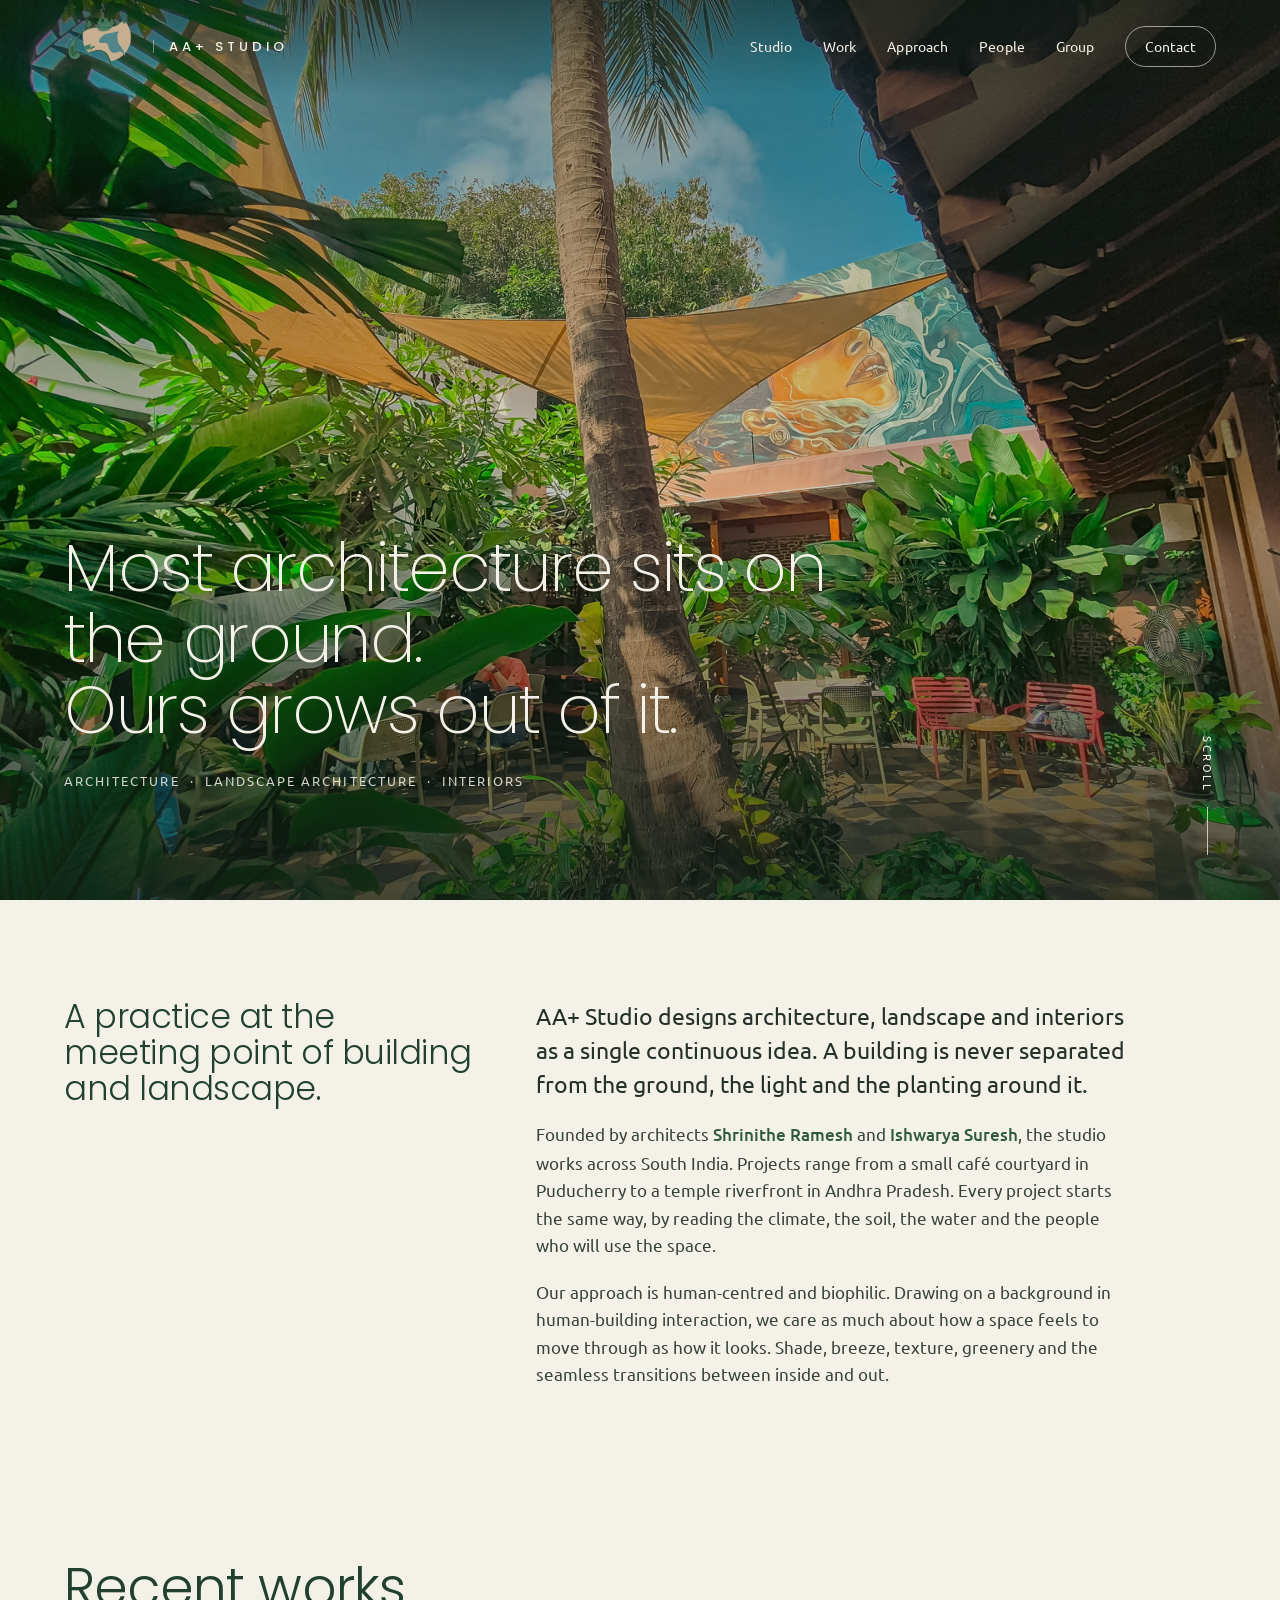
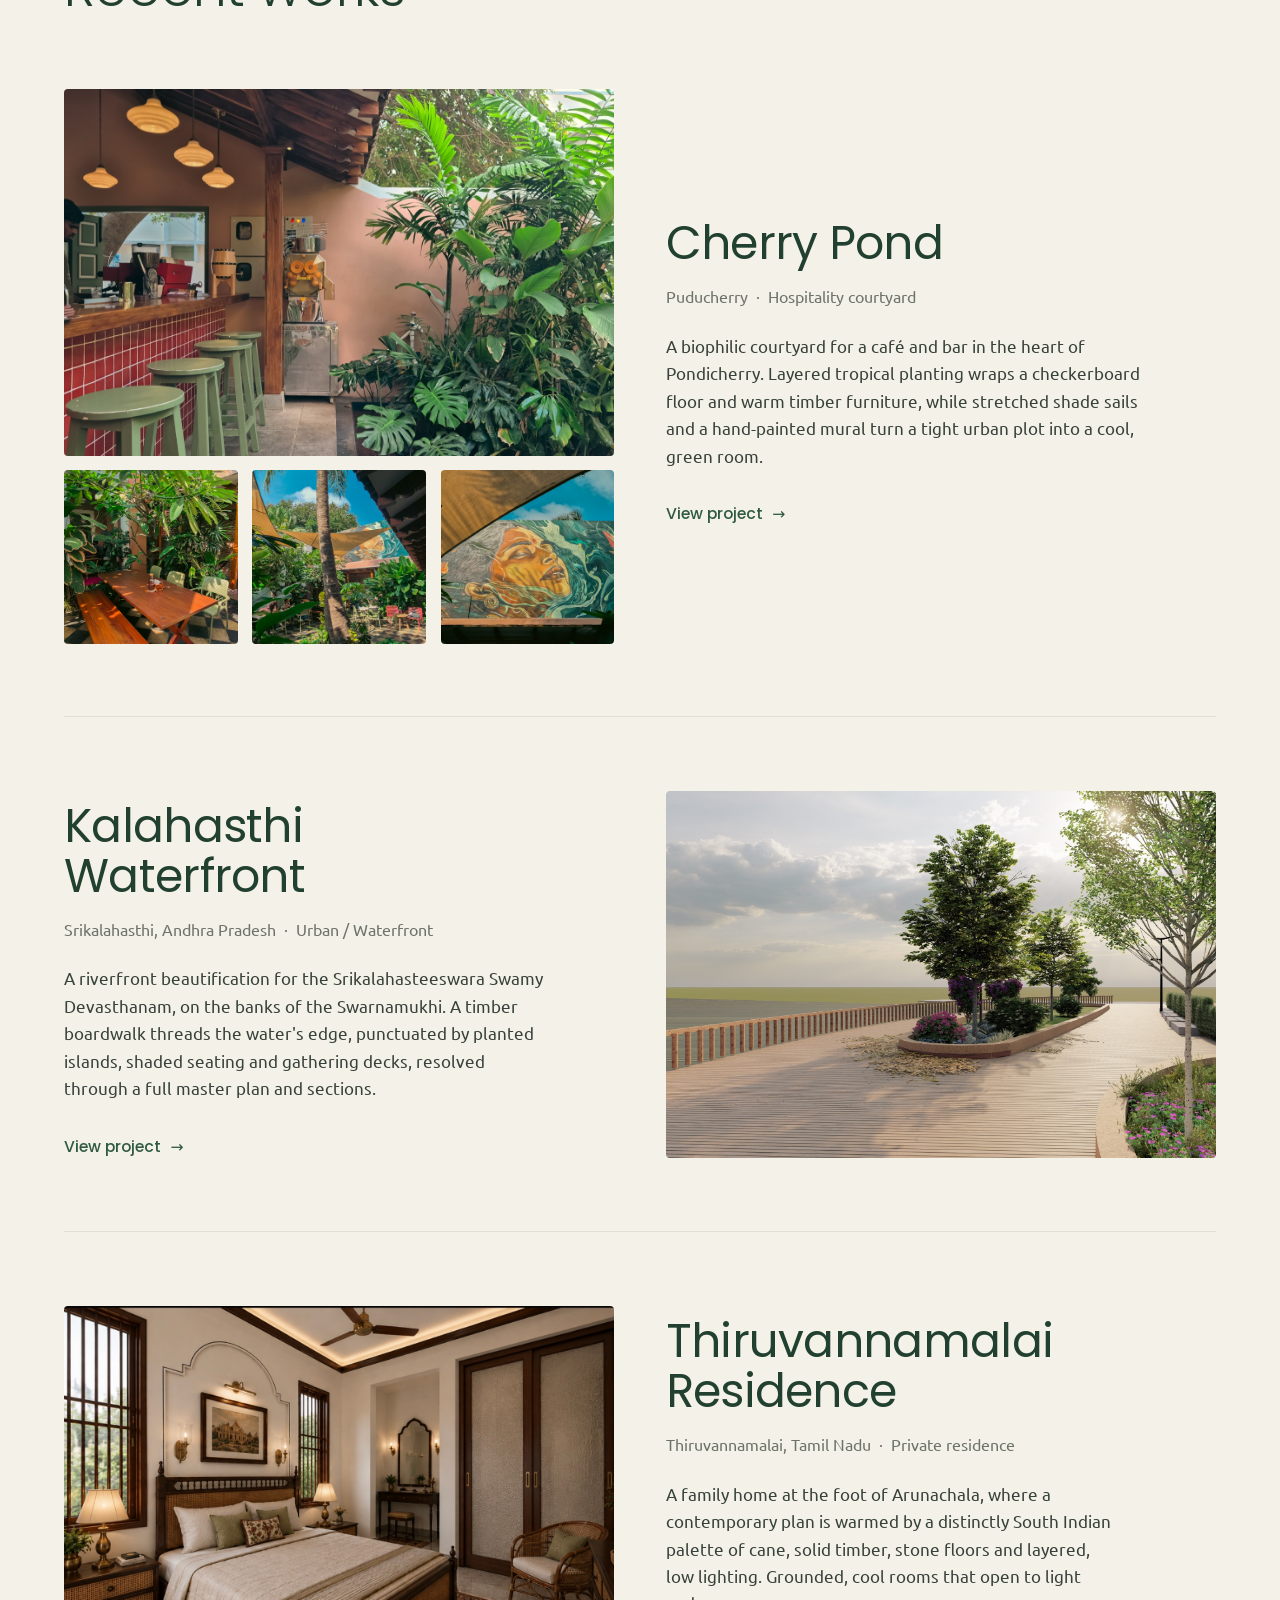
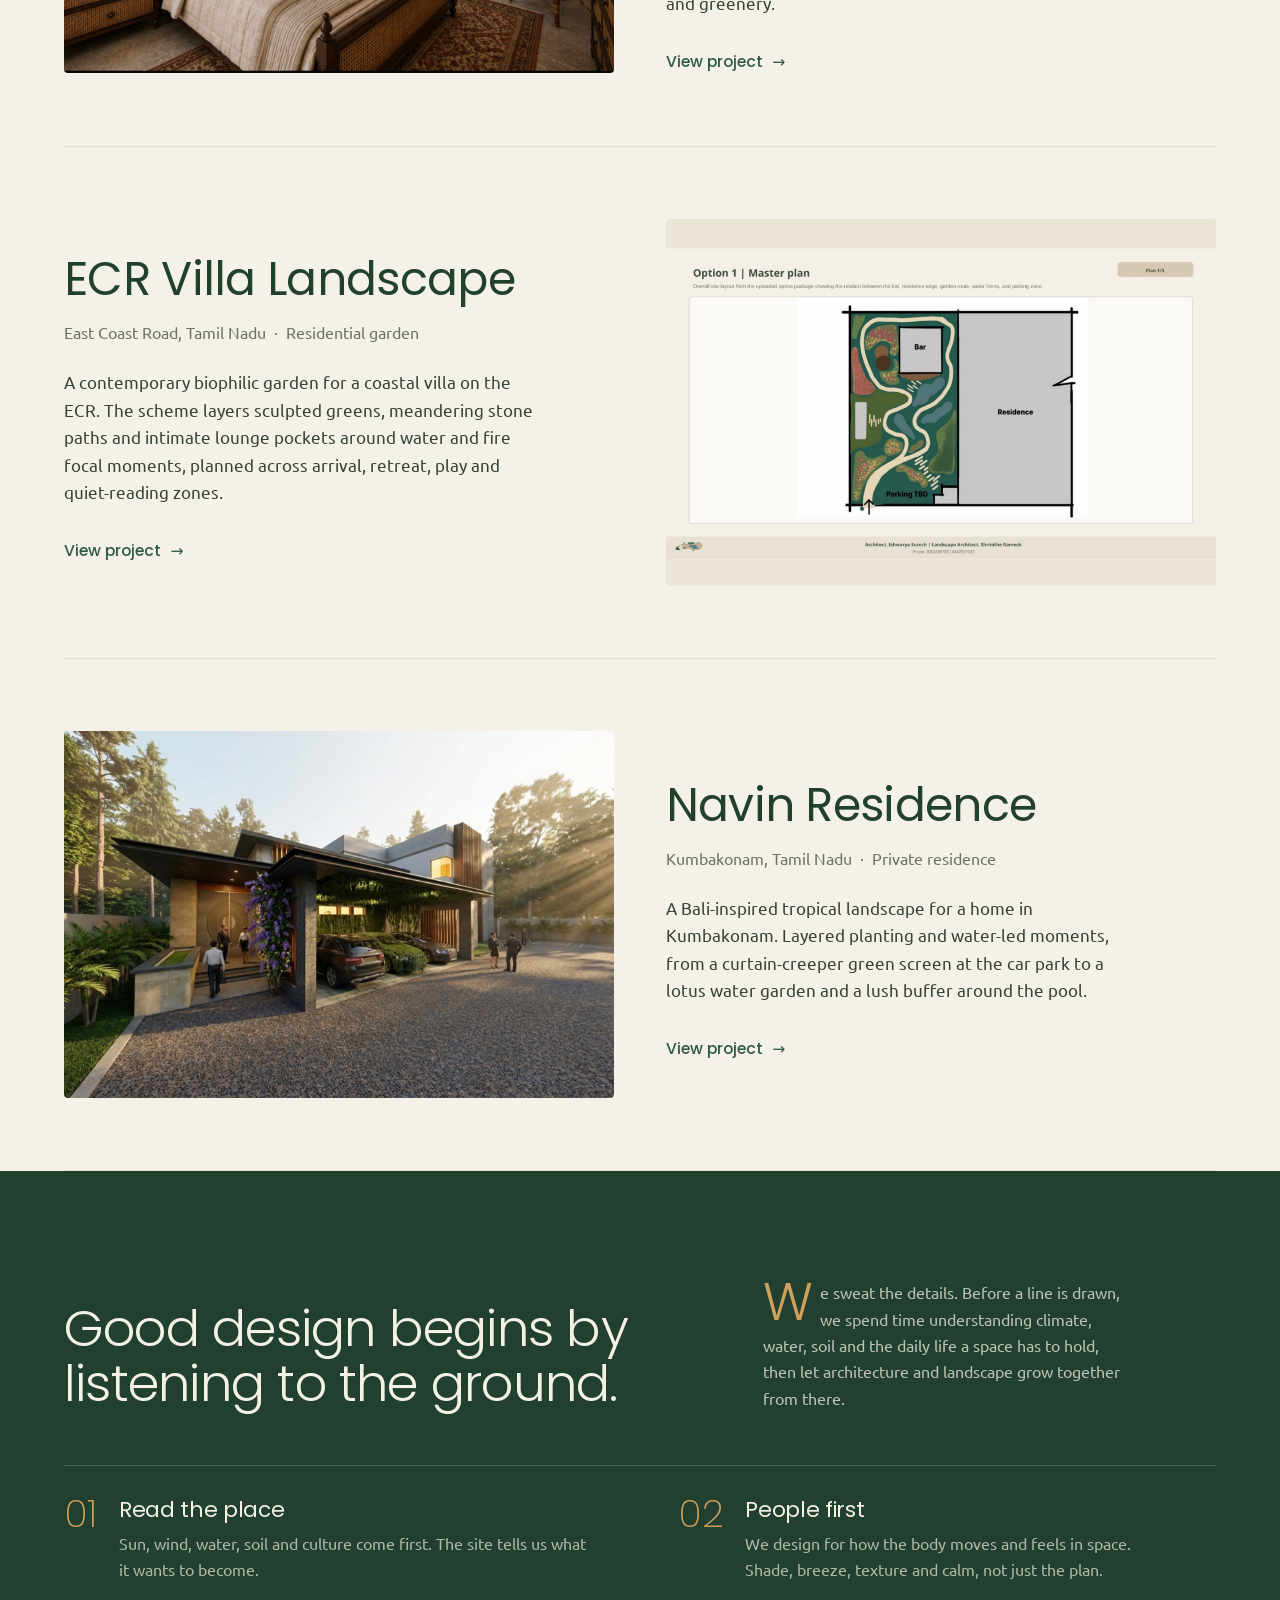
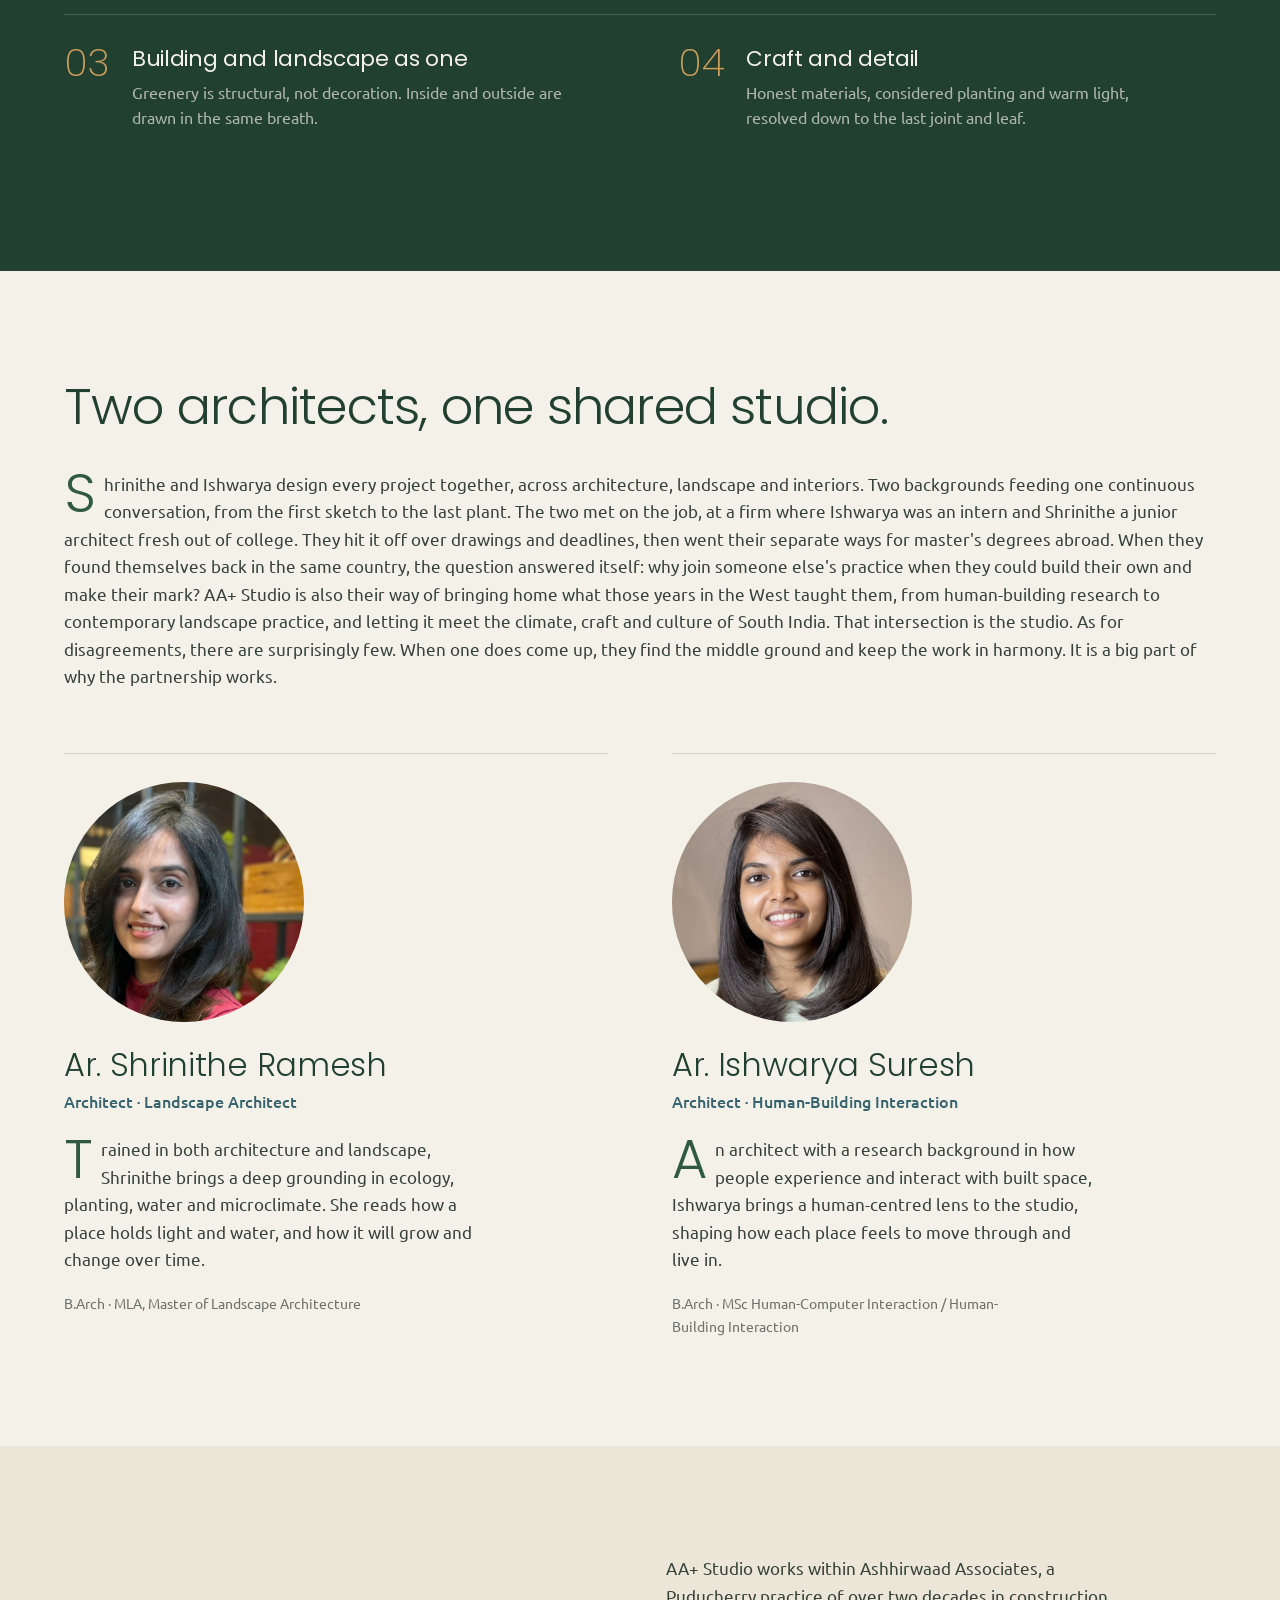
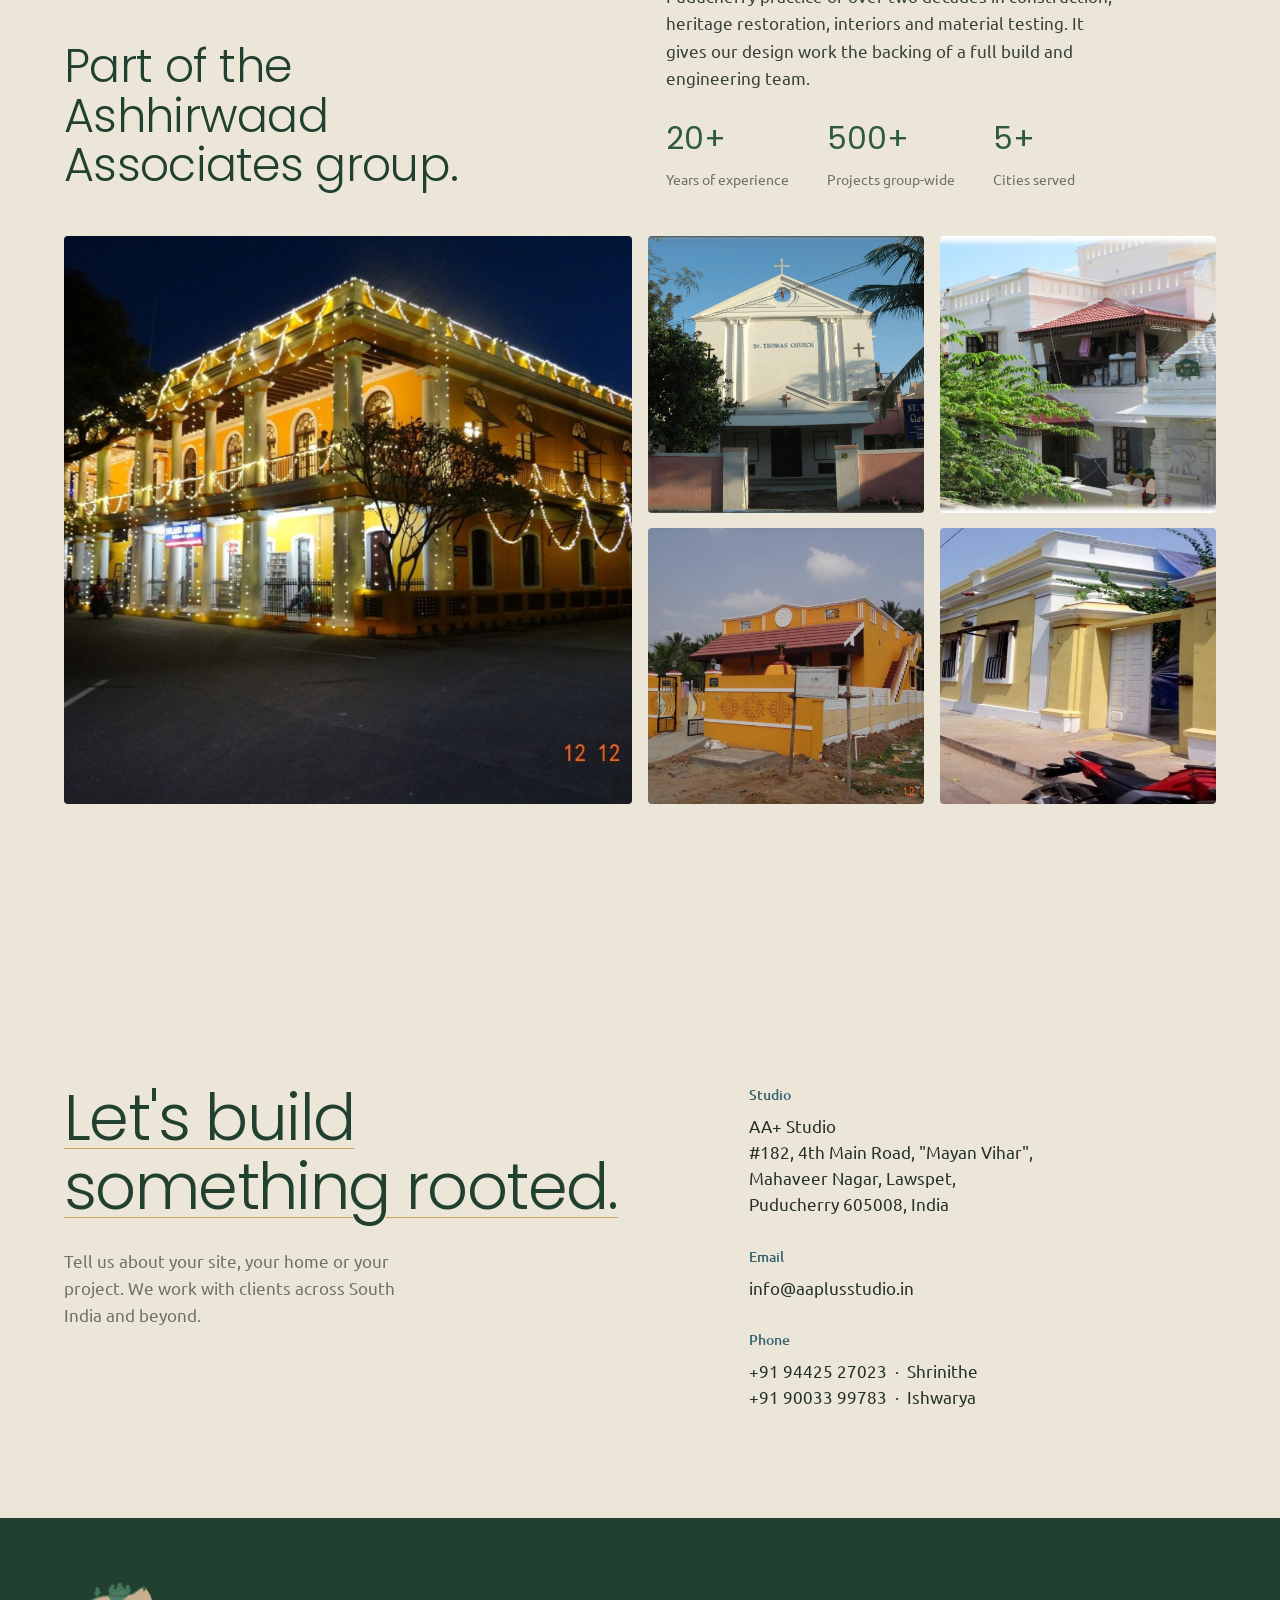
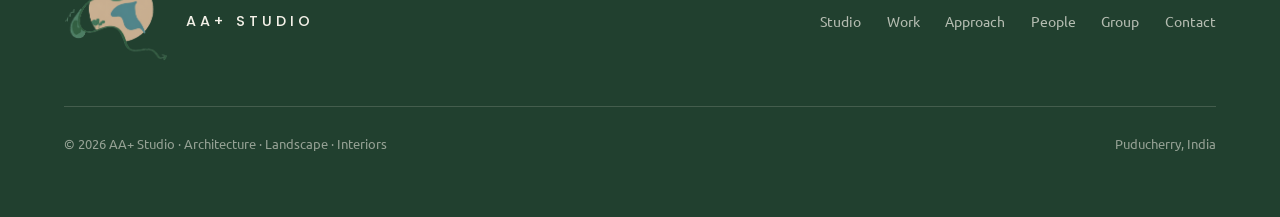
==== commit 73667230: "Keep People heading on one line; fix mobile horizontal scroll Removed the 64ch cap that was wrapping" ====
--- a/index.html
+++ b/index.html
@@ -12,7 +12,7 @@
 <link rel="preconnect" href="https://fonts.googleapis.com" />
 <link rel="preconnect" href="https://fonts.gstatic.com" crossorigin />
 <link href="https://fonts.googleapis.com/css2?family=Poppins:ital,wght@0,300;0,400;0,500;0,600;1,300&family=Ubuntu:wght@400;500;700&display=swap" rel="stylesheet" />
-<link rel="stylesheet" href="styles.css?v=6" />
+<link rel="stylesheet" href="styles.css?v=7" />
 <link rel="icon" href="assets/brand/favicon.svg" type="image/svg+xml" />
 <script>document.documentElement.classList.add('js');</script>
 </head>
@@ -265,6 +265,6 @@
   </div>
 </footer>
 
-<script src="script.js?v=6"></script>
+<script src="script.js?v=7"></script>
 </body>
 </html>
--- a/styles.css
+++ b/styles.css
@@ -30,7 +30,7 @@
 }
 
 * { box-sizing: border-box; margin: 0; padding: 0; }
-html { -webkit-text-size-adjust: 100%; }
+html { -webkit-text-size-adjust: 100%; overflow-x: clip; }
 @media (min-width: 621px) and (prefers-reduced-motion: no-preference) {
   html { scroll-behavior: smooth; }
 }
@@ -279,8 +279,9 @@
    People
    ============================================================ */
 .people { padding-block: clamp(5rem, 12vh, 9rem); }
-.people-head { max-width: 64ch; margin-bottom: clamp(1.8rem,4vh,2.6rem); }
+.people-head { margin-bottom: clamp(1.8rem,4vh,2.6rem); }
 .people-head h2 { font-size: clamp(2rem, 4vw, 3.2rem); font-weight: 300; }
+@media (min-width: 760px) { .people-head h2 { white-space: nowrap; } }
 .people-head p { margin-top: 1.4rem; font-size: clamp(1.12rem, 1vw + 0.95rem, 1.42rem); line-height: 1.5; color: var(--ink); max-width: 40ch; }
 .people-grid { display: grid; grid-template-columns: 1fr 1fr; gap: clamp(2rem, 5vw, 4.5rem); }
 .person { border-top: 1px solid var(--line); padding-top: 1.8rem; }
